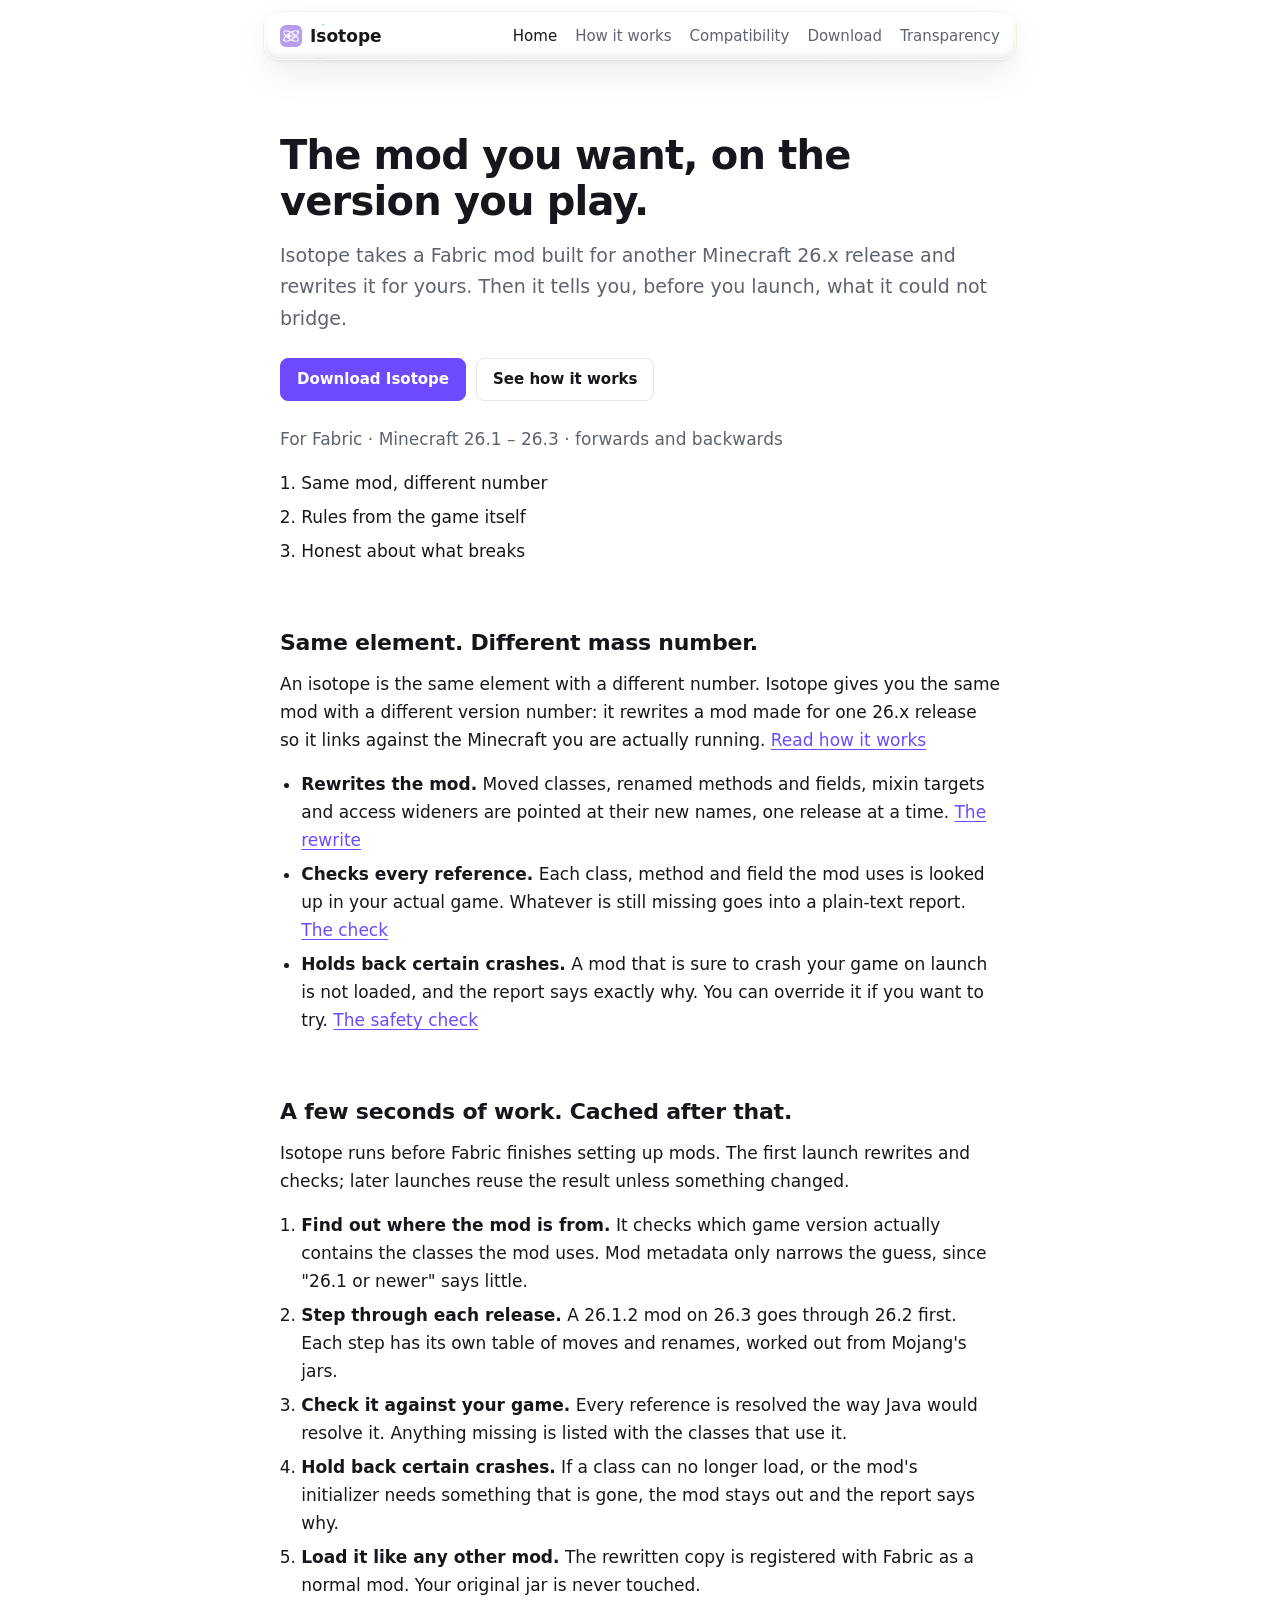
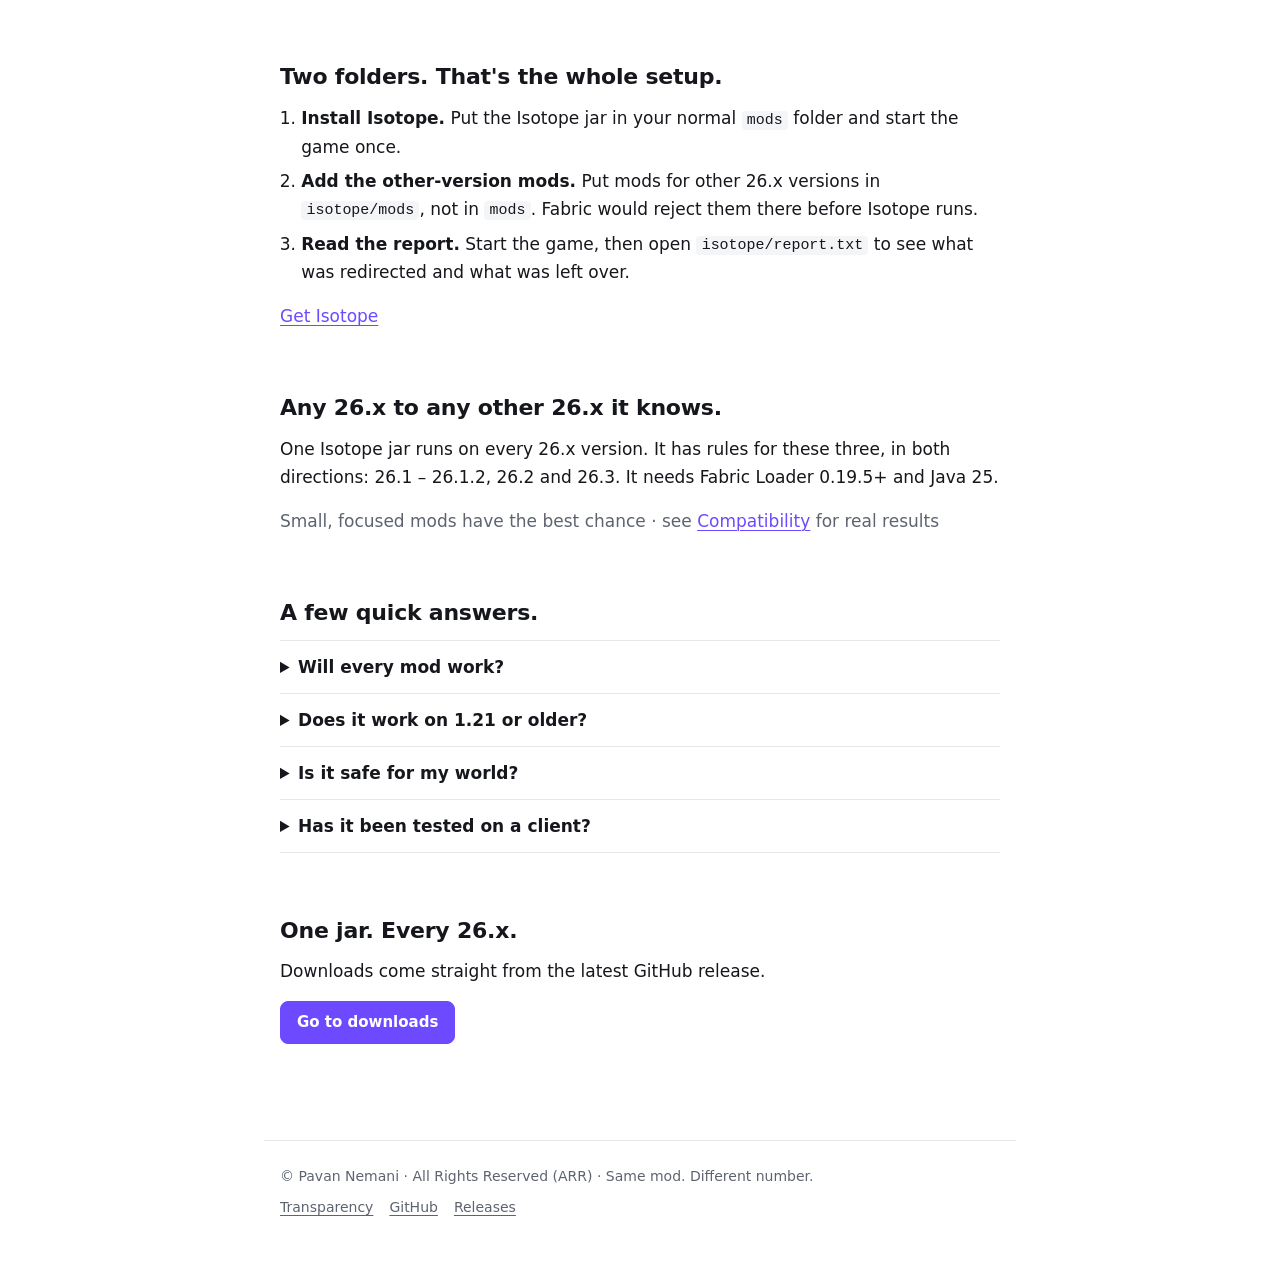
==== index.html @ 82ed2415 "Rebuild as a barebones, minimal site Plain HTML in one centred column: system fonts, one accent colo" ====
<!doctype html>
<html lang="en">
<head>
<meta charset="utf-8">
<meta name="viewport" content="width=device-width, initial-scale=1">
<meta name="description" content="Isotope runs Fabric mods built for a different Minecraft 26.x version by rewriting them for the version you play.">
<title>Isotope</title>
<link rel="icon" href="assets/isotope-icon.png">
<link rel="stylesheet" href="assets/liquid-glass.css?v=2">
<link rel="stylesheet" href="assets/site.css?v=13">
<script src="assets/liquid-glass.js?v=2" data-auto defer></script>
</head>
<body>
<header class="header" data-glass="60">
  <a class="name" href="index.html"><img src="assets/isotope-icon.png" alt="" width="22" height="22">Isotope</a>
  <nav aria-label="Main">
    <a href="index.html" aria-current="page">Home</a>
    <a href="how-it-works.html">How it works</a>
    <a href="compatibility.html">Compatibility</a>
    <a href="downloads.html">Download</a>
    <a href="transparency.html">Transparency</a>
  </nav>
</header>

<main>
<h1>The mod you want, on the version you play.</h1>
<p class="lead">Isotope takes a Fabric mod built for another Minecraft 26.x release and rewrites it for yours. Then it tells you, before you launch, what it could not bridge.</p>
<div class="actions">
  <a class="button primary" href="downloads.html">Download Isotope</a>
  <a class="button" href="how-it-works.html">See how it works</a>
</div>
<p class="muted">For Fabric · Minecraft 26.1 – 26.3 · forwards and backwards</p>
<ol>
  <li>Same mod, different number</li>
  <li>Rules from the game itself</li>
  <li>Honest about what breaks</li>
</ol>

<h2>Same element. Different mass number.</h2>
<p>An isotope is the same element with a different number. Isotope gives you the same mod with a different version number: it rewrites a mod made for one 26.x release so it links against the Minecraft you are actually running. <a href="how-it-works.html">Read how it works</a></p>
<ul>
  <li><strong>Rewrites the mod.</strong> Moved classes, renamed methods and fields, mixin targets and access wideners are pointed at their new names, one release at a time. <a href="how-it-works.html#rewrite">The rewrite</a></li>
  <li><strong>Checks every reference.</strong> Each class, method and field the mod uses is looked up in your actual game. Whatever is still missing goes into a plain-text report. <a href="how-it-works.html#check">The check</a></li>
  <li><strong>Holds back certain crashes.</strong> A mod that is sure to crash your game on launch is not loaded, and the report says exactly why. You can override it if you want to try. <a href="how-it-works.html#protect">The safety check</a></li>
</ul>

<h2>A few seconds of work. Cached after that.</h2>
<p>Isotope runs before Fabric finishes setting up mods. The first launch rewrites and checks; later launches reuse the result unless something changed.</p>
<ol>
  <li><strong>Find out where the mod is from.</strong> It checks which game version actually contains the classes the mod uses. Mod metadata only narrows the guess, since "26.1 or newer" says little.</li>
  <li><strong>Step through each release.</strong> A 26.1.2 mod on 26.3 goes through 26.2 first. Each step has its own table of moves and renames, worked out from Mojang's jars.</li>
  <li><strong>Check it against your game.</strong> Every reference is resolved the way Java would resolve it. Anything missing is listed with the classes that use it.</li>
  <li><strong>Hold back certain crashes.</strong> If a class can no longer load, or the mod's initializer needs something that is gone, the mod stays out and the report says why.</li>
  <li><strong>Load it like any other mod.</strong> The rewritten copy is registered with Fabric as a normal mod. Your original jar is never touched.</li>
</ol>

<h2>Two folders. That's the whole setup.</h2>
<ol>
  <li><strong>Install Isotope.</strong> Put the Isotope jar in your normal <code>mods</code> folder and start the game once.</li>
  <li><strong>Add the other-version mods.</strong> Put mods for other 26.x versions in <code>isotope/mods</code>, not in <code>mods</code>. Fabric would reject them there before Isotope runs.</li>
  <li><strong>Read the report.</strong> Start the game, then open <code>isotope/report.txt</code> to see what was redirected and what was left over.</li>
</ol>
<p><a href="downloads.html">Get Isotope</a></p>

<h2>Any 26.x to any other 26.x it knows.</h2>
<p>One Isotope jar runs on every 26.x version. It has rules for these three, in both directions: 26.1 – 26.1.2, 26.2 and 26.3. It needs Fabric Loader 0.19.5+ and Java 25.</p>
<p class="muted">Small, focused mods have the best chance · see <a href="compatibility.html">Compatibility</a> for real results</p>

<h2>A few quick answers.</h2>
<div class="faq">
  <details><summary>Will every mod work?</summary><p>No. Many changes between releases are redesigns, not renames. 26.3 rewrote world generation and loot, for example, and no rename can bridge that. Isotope reports those and holds back mods that are certain to crash. In our test of real 26.1.x mods, 7 now load (counting the owo-lib library), 3 are being fixed, and 3 are held back.</p></details>
  <details><summary>Does it work on 1.21 or older?</summary><p>No. Before 26.1, Minecraft was obfuscated and mods used a different toolchain, so it is out of scope. For older versions, look at Retromod.</p></details>
  <details><summary>Is it safe for my world?</summary><p>Isotope never edits your original jars, and it keeps out mods it knows will crash. A loaded mod can still misbehave where the game changed underneath it, so back up worlds you care about before trying a rewritten mod.</p></details>
  <details><summary>Has it been tested on a client?</summary><p>Not yet. It has been tested on a 26.3 dedicated server. Client-only parts of rewritten mods (rendering, screens) are rewritten and checked the same way, but have not been run in a real client.</p></details>
</div>

<h2>One jar. Every 26.x.</h2>
<p>Downloads come straight from the latest GitHub release.</p>
<p><a class="button primary" href="downloads.html">Go to downloads</a></p>
</main>

<footer>
<p>&copy; Pavan Nemani · All Rights Reserved (ARR) · Same mod. Different number.</p>
  <nav aria-label="Footer"><a href="transparency.html">Transparency</a><a href="https://github.com/ophidianp/isotope">GitHub</a><a href="https://github.com/ophidianp/isotope/releases">Releases</a></nav>
</footer>
</body>
</html>
---- assets/liquid-glass.css ----
/* Liquid glass kit (from the Argon app, src/styles.css). Each site sets its own colours
   through these variables (override them on :root or on any glass element). */
:root {
  --spring: linear(0, 0.0066, 0.0263 2.1%, 0.1023 4.4%, 0.2319 7.3%, 0.4103 10.6%, 0.6029 14.4%, 0.7663 18.3%, 0.8897 22.6%, 0.9582 26.6%, 1.0047 31.3%, 1.0272 36.7%, 1.0311 41.2%, 1.0219 48.3%, 1.0052 61.3%, 0.9989 77.7%, 1);
  --lg-ease: var(--spring);
  --g-tint: rgba(24, 20, 35, .42);
  --g-tint-strong: rgba(24, 20, 35, .64);
  --g-blur: 2px;            /* the app's clear glass: little blur, the lens does the work */
  --g-blur-flat: 14px;      /* blur used where refraction isn't available (Firefox, Safari) */
  --g-sat: 1.7;
  --g-rim: 1;
  --g-edge: rgba(255, 255, 255, .13);
  --g-edge-dark: rgba(0, 0, 0, .35);
  --g-shadow-a: .33;
  --lens-bg: rgba(255, 255, 255, .10);
  --lens-shadow: inset 0 1px 0 rgba(255, 255, 255, .22), inset 0 0 0 1px rgba(255, 255, 255, .10), 0 4px 14px -4px rgba(0, 0, 0, .35);
}
@media (prefers-reduced-motion: reduce) { :root { --spring: ease-out; } }

@property --lg-filter { syntax: '*'; inherits: false; }

/* zero specificity, so a site's own position: fixed / sticky wins */
:where(.lg) { position: relative; }
.lg {
  isolation: isolate;
  background: linear-gradient(180deg, rgba(255, 255, 255, calc(.05 * var(--g-rim))), rgba(255, 255, 255, 0) 45%), var(--g-tint);
  -webkit-backdrop-filter: blur(var(--g-blur-flat)) saturate(var(--g-sat));
  backdrop-filter: blur(var(--g-blur-flat)) saturate(var(--g-sat));
  box-shadow:
    inset 0 1px .5px rgba(255, 255, 255, calc(.34 * var(--g-rim))),
    inset 0 -1px 1px rgba(255, 255, 255, calc(.07 * var(--g-rim))),
    inset 0 0 0 1px var(--g-edge),
    inset 0 0 14px rgba(255, 255, 255, calc(.06 * var(--g-rim))),
    inset 0 -6px 14px -8px rgba(0, 0, 0, .22),
    0 0 0 .5px var(--g-edge-dark),
    0 2px 4px rgba(0, 0, 0, calc(var(--g-shadow-a) * .35)),
    0 14px 40px -8px rgba(0, 0, 0, var(--g-shadow-a));
}
/* Chromium: refraction + chromatic aberration through the SVG filter */
.lg-refract .lg { backdrop-filter: blur(var(--g-blur)) saturate(var(--g-sat)) var(--lg-filter, ) brightness(1.03); }
/* a filtered element without a filter slot (over the cap) keeps the flat blur */
.lg-refract .lg:not([style*="--lg-filter"]) { backdrop-filter: blur(var(--g-blur-flat)) saturate(var(--g-sat)); }

/* specular rim */
.lg::after {
  content: ""; position: absolute; inset: 0; border-radius: inherit; padding: 1px; pointer-events: none; z-index: 3;
  background: linear-gradient(var(--rim-angle, 128deg),
    rgba(255, 255, 255, calc(.62 * var(--g-rim))) 0%, rgba(255, 255, 255, calc(.14 * var(--g-rim))) 18%, rgba(255, 255, 255, 0) 40%,
    rgba(255, 255, 255, 0) 62%, rgba(255, 255, 255, calc(.1 * var(--g-rim))) 82%, rgba(255, 255, 255, calc(.42 * var(--g-rim))) 100%);
  -webkit-mask: linear-gradient(#000 0 0) content-box, linear-gradient(#000 0 0);
  -webkit-mask-composite: xor; mask-composite: exclude;
}
/* pointer glare */
.lg::before {
  content: ""; position: absolute; inset: 0; border-radius: inherit; pointer-events: none; z-index: -1; opacity: 0;
  transition: opacity .4s;
  background: radial-gradient(180px circle at var(--mx, 50%) var(--my, 0%), rgba(255, 255, 255, calc(.11 * var(--g-rim))), transparent 70%);
}
.lg.lg-hot::before { opacity: 1; }
.lg-strong { background: linear-gradient(180deg, rgba(255, 255, 255, calc(.06 * var(--g-rim))), rgba(255, 255, 255, 0) 40%), var(--g-tint-strong); }
.lg-bar { --rim-angle: 100deg; }

/* springy press / hover for anything marked .lg-press */
.lg-press { transition: transform .5s var(--spring), box-shadow .25s, background-color .2s, color .2s; }
.lg-press:hover { transform: translateY(-1px) scale(1.03); }
.lg-press:active { transform: scale(.95); transition-duration: .12s; }

/* gliding hover lens */
.lens {
  position: absolute; left: 0; top: 0; width: 0; height: 0; border-radius: 999px; pointer-events: none; z-index: 0; opacity: 0;
  background: var(--lens-bg); box-shadow: var(--lens-shadow);
  transition: transform .5s var(--spring), width .5s var(--spring), height .5s var(--spring), opacity .22s;
}
.lens.on { opacity: 1; }
.lens.snap { transition: opacity .22s; }
:where(.lens ~ *) { position: relative; z-index: 1; }

@media (prefers-reduced-motion: reduce) {
  .lens, .lg-press { transition: opacity .2s; }
  .lg-press:hover, .lg-press:active { transform: none; }
}
---- assets/site.css ----
/* Isotope website: a barebones, minimal layout.
   One centred column, system fonts, one accent colour, light/dark from the visitor's system.
   The header is the only liquid-glass surface (liquid-glass.css + .js); everything else is
   plain text, lists and tables on a flat page. */

:root {
  color-scheme: light dark;
  --accent: #6d4aff;
  --on-accent: #ffffff;
  --bg: #ffffff;
  --text: #15171c;
  --muted: #5d6470;
  --line: #e5e7eb;
  --soft: #f4f5f7;
  --max: 720px;
  --mono: ui-monospace, "SF Mono", "Cascadia Mono", Menlo, Consolas, monospace;
  /* liquid glass, header only */
  --g-tint: rgba(255, 255, 255, 0.55);
  --g-edge: rgba(255, 255, 255, 0.7);
  --g-edge-dark: rgba(0, 0, 0, 0.08);
  --g-shadow-a: 0.12;
  --lens-bg: rgba(0, 0, 0, 0.05);
}
@media (prefers-color-scheme: dark) {
  :root {
    --accent: #b49cff;
    --on-accent: #0b0d12;
    --bg: #0d0f13;
    --text: #e7e9ee;
    --muted: #9aa1ad;
    --line: #23272f;
    --soft: #161920;
    --g-tint: rgba(13, 15, 19, 0.5);
    --g-edge: rgba(255, 255, 255, 0.1);
    --g-edge-dark: rgba(0, 0, 0, 0.4);
    --g-shadow-a: 0.3;
    --lens-bg: rgba(255, 255, 255, 0.08);
  }
}

* { box-sizing: border-box; }
html { -webkit-text-size-adjust: 100%; scroll-padding-top: 88px; }
body {
  margin: 0;
  background: var(--bg);
  color: var(--text);
  font: 17px/1.65 system-ui, -apple-system, "Segoe UI", Roboto, sans-serif;
  -webkit-font-smoothing: antialiased;
}
a { color: var(--accent); text-underline-offset: 3px; text-decoration-thickness: 1px; }
a:hover { text-decoration-thickness: 2px; }
img { max-width: 100%; height: auto; }
code, pre, kbd { font-family: var(--mono); font-size: 0.88em; }
code { padding: 0.1em 0.35em; border-radius: 4px; background: var(--soft); }
kbd { padding: 0.05em 0.4em; border: 1px solid var(--line); border-radius: 4px; white-space: nowrap; }
pre { max-width: 100%; padding: 12px 14px; border-radius: 8px; background: var(--soft); overflow-x: auto; line-height: 1.5; }
video.video { display: block; width: 100%; margin: 8px 0 16px; border-radius: 10px; background: #000; }
:focus-visible { outline: 2px solid var(--accent); outline-offset: 2px; }

/* header: the one glass element */
.header {
  position: sticky; top: 12px; z-index: 10;
  display: flex; flex-wrap: wrap; align-items: center; gap: 6px 20px;
  width: min(var(--max) + 32px, 100% - 24px);
  margin: 12px auto 0;
  padding: 10px 16px;
  border-radius: 14px;
}
.header .name { display: flex; align-items: center; gap: 8px; margin-right: auto; color: var(--text); font-weight: 650; text-decoration: none; }
.header .name img { width: 22px; height: 22px; border-radius: 6px; }
.header nav { display: flex; flex-wrap: wrap; gap: 2px 18px; }
.header nav a { color: var(--muted); font-size: 15px; text-decoration: none; }
.header nav a:hover, .header nav a[aria-current="page"] { color: var(--text); }

/* page */
main { max-width: calc(var(--max) + 32px); margin: 0 auto; padding: 72px 16px 0; }
h1 { margin: 0 0 16px; font-size: clamp(30px, 5vw, 40px); line-height: 1.15; letter-spacing: -0.02em; font-weight: 700; }
h2 { margin: 64px 0 12px; font-size: 22px; line-height: 1.3; letter-spacing: -0.01em; font-weight: 650; }
h3 { margin: 28px 0 6px; font-size: 17px; font-weight: 650; }
p, ul, ol, dl, table, pre { margin: 0 0 16px; }
ul, ol { padding-left: 1.25em; }
li { margin: 6px 0; }
.lead { font-size: 19px; color: var(--muted); }
.muted, small { color: var(--muted); }
small { font-size: 14px; }
hr { margin: 56px 0; border: 0; border-top: 1px solid var(--line); }
.note { padding: 14px 16px; border-radius: 8px; background: var(--soft); font-size: 16px; }

.actions { display: flex; flex-wrap: wrap; gap: 10px; margin: 24px 0; }
.button {
  display: inline-block; padding: 8px 16px; border: 1px solid var(--line); border-radius: 8px;
  background: none; color: var(--text); font: inherit; font-size: 15px; font-weight: 550; text-decoration: none; cursor: pointer;
}
.button:hover { border-color: var(--muted); }
.button.primary { border-color: var(--accent); background: var(--accent); color: var(--on-accent); }
.button.primary:hover { opacity: 0.9; }
.button[aria-pressed="true"] { border-color: var(--text); }
.button[aria-disabled="true"] { opacity: 0.5; pointer-events: none; }

table { width: 100%; border-collapse: collapse; font-size: 16px; }
th, td { padding: 10px 12px 10px 0; border-bottom: 1px solid var(--line); text-align: left; vertical-align: top; }
th { color: var(--muted); font-size: 14px; font-weight: 600; }
td.num, th.num { text-align: right; padding-right: 16px; font-variant-numeric: tabular-nums; white-space: nowrap; }
th:last-child, td:last-child { padding-right: 0; }
.table-wrap { overflow-x: auto; }

.faq { margin: 0 0 16px; border-top: 1px solid var(--line); }
details { padding: 12px 0; border-bottom: 1px solid var(--line); }
summary { cursor: pointer; font-weight: 600; }
details > :not(summary) { margin: 10px 0 4px; color: var(--muted); }

[hidden] { display: none !important; }

/* chat log on the Transparency page (filled in by chat.js) */
.chatlog { margin: 24px 0 16px; border: 1px solid var(--line); border-radius: 10px; }
.chatlog-head { display: flex; align-items: center; justify-content: space-between; gap: 12px; padding: 10px 14px; border-bottom: 1px solid var(--line); font-size: 14px; }
.chatlog-head b { display: block; }
#chat { height: min(70vh, 600px); overflow-y: auto; padding: 8px 14px 16px; font-size: 15px; overscroll-behavior: contain; }
#chat .day { margin: 18px 0 6px; color: var(--muted); font-size: 13px; text-align: center; }
#chat .who { margin: 14px 0 2px; color: var(--muted); font-size: 13px; font-weight: 600; }
#chat .who i { display: none; }
#chat .bubble { margin: 0 0 6px; white-space: pre-wrap; overflow-wrap: anywhere; }
#chat .bubble.me { padding-left: 10px; border-left: 2px solid var(--accent); }
#chat .bubble .tag { color: var(--muted); font-size: 13px; }
#chat pre { padding: 10px 12px; border-radius: 6px; background: var(--soft); overflow-x: auto; white-space: pre; }
#chat pre code { padding: 0; background: none; }
#chat a { color: inherit; }
.chat-empty { color: var(--muted); }
.chatlog-foot { padding: 10px 14px; border-top: 1px solid var(--line); color: var(--muted); font-size: 13px; }

footer {
  display: flex; flex-wrap: wrap; justify-content: space-between; gap: 8px 20px;
  max-width: calc(var(--max) + 32px); margin: 96px auto 0; padding: 24px 16px 48px;
  border-top: 1px solid var(--line); color: var(--muted); font-size: 14px;
}
footer nav { display: flex; flex-wrap: wrap; gap: 4px 16px; }
footer a { color: var(--muted); }
footer p { margin: 0; }

@media (max-width: 560px) {
  body { font-size: 16px; }
  .header { top: 8px; margin-top: 8px; width: calc(100% - 16px); }
  main { padding-top: 48px; }
  h2 { margin-top: 48px; }
}
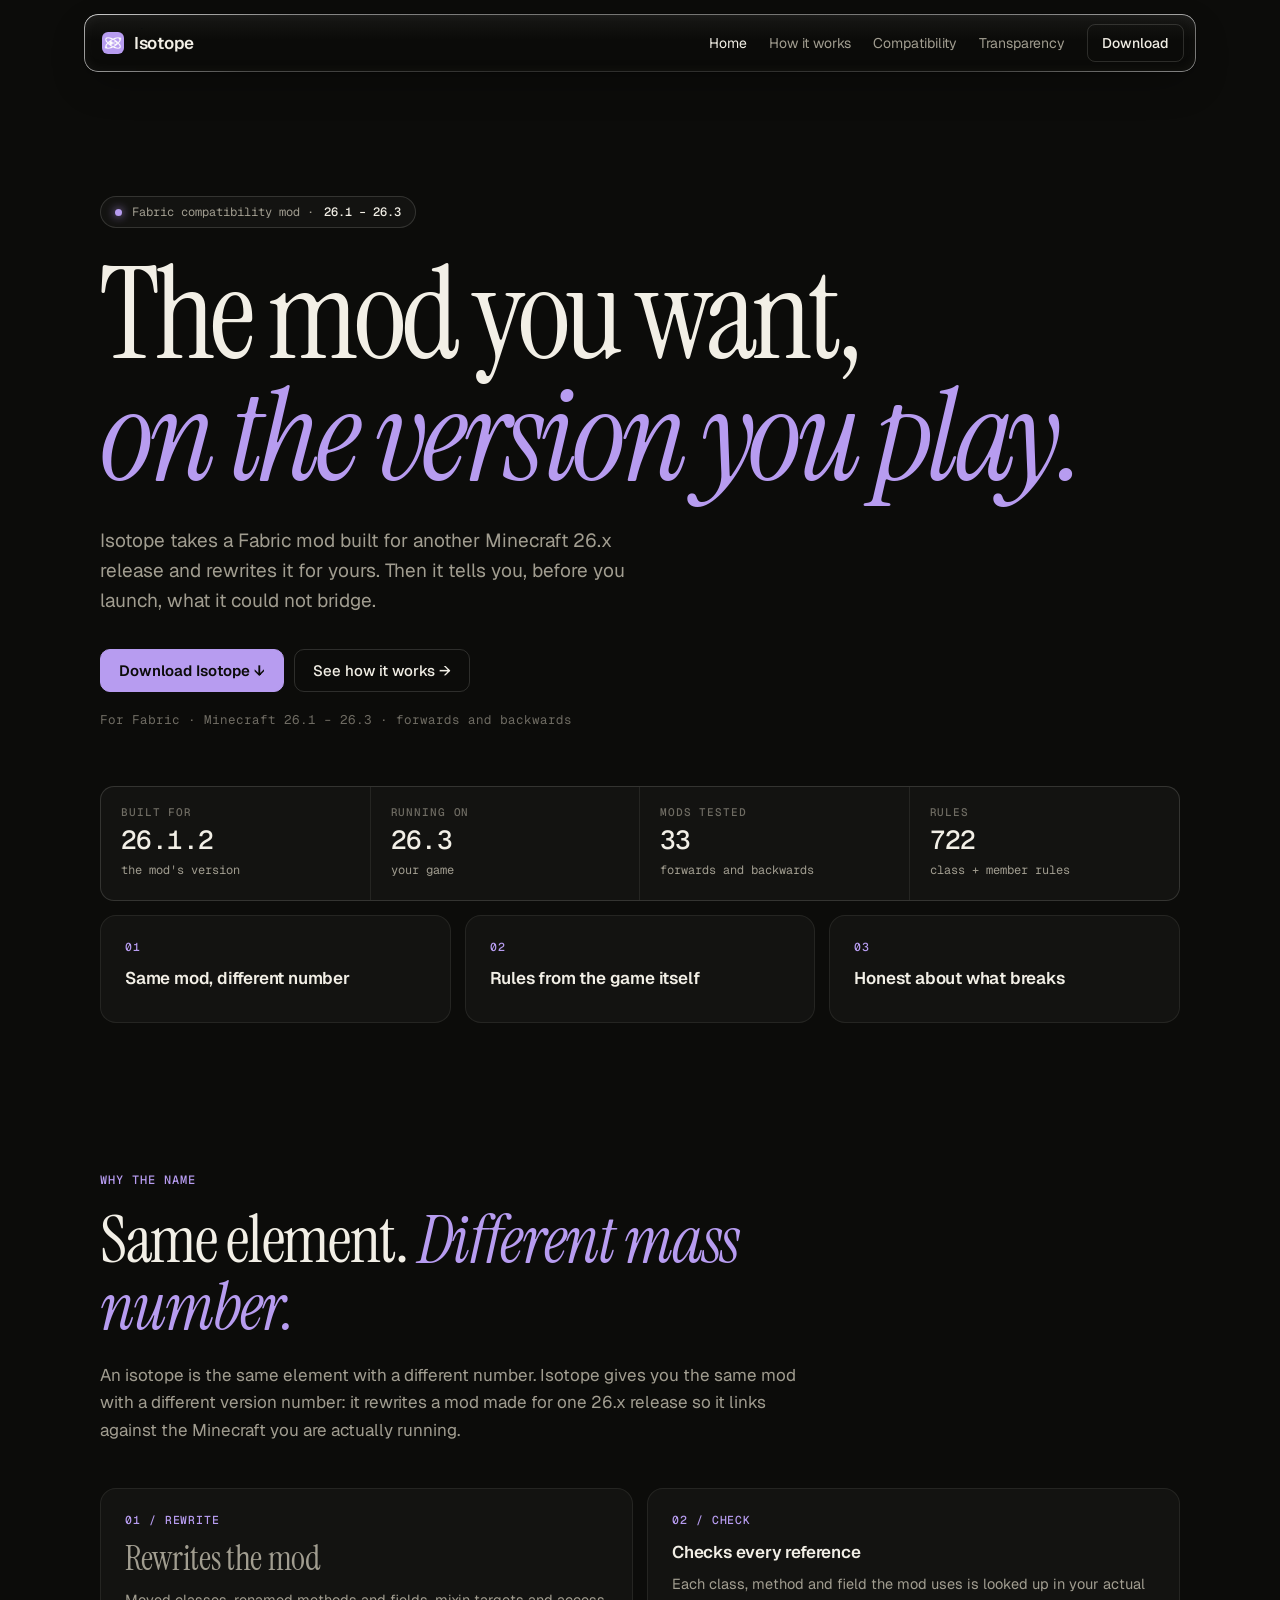
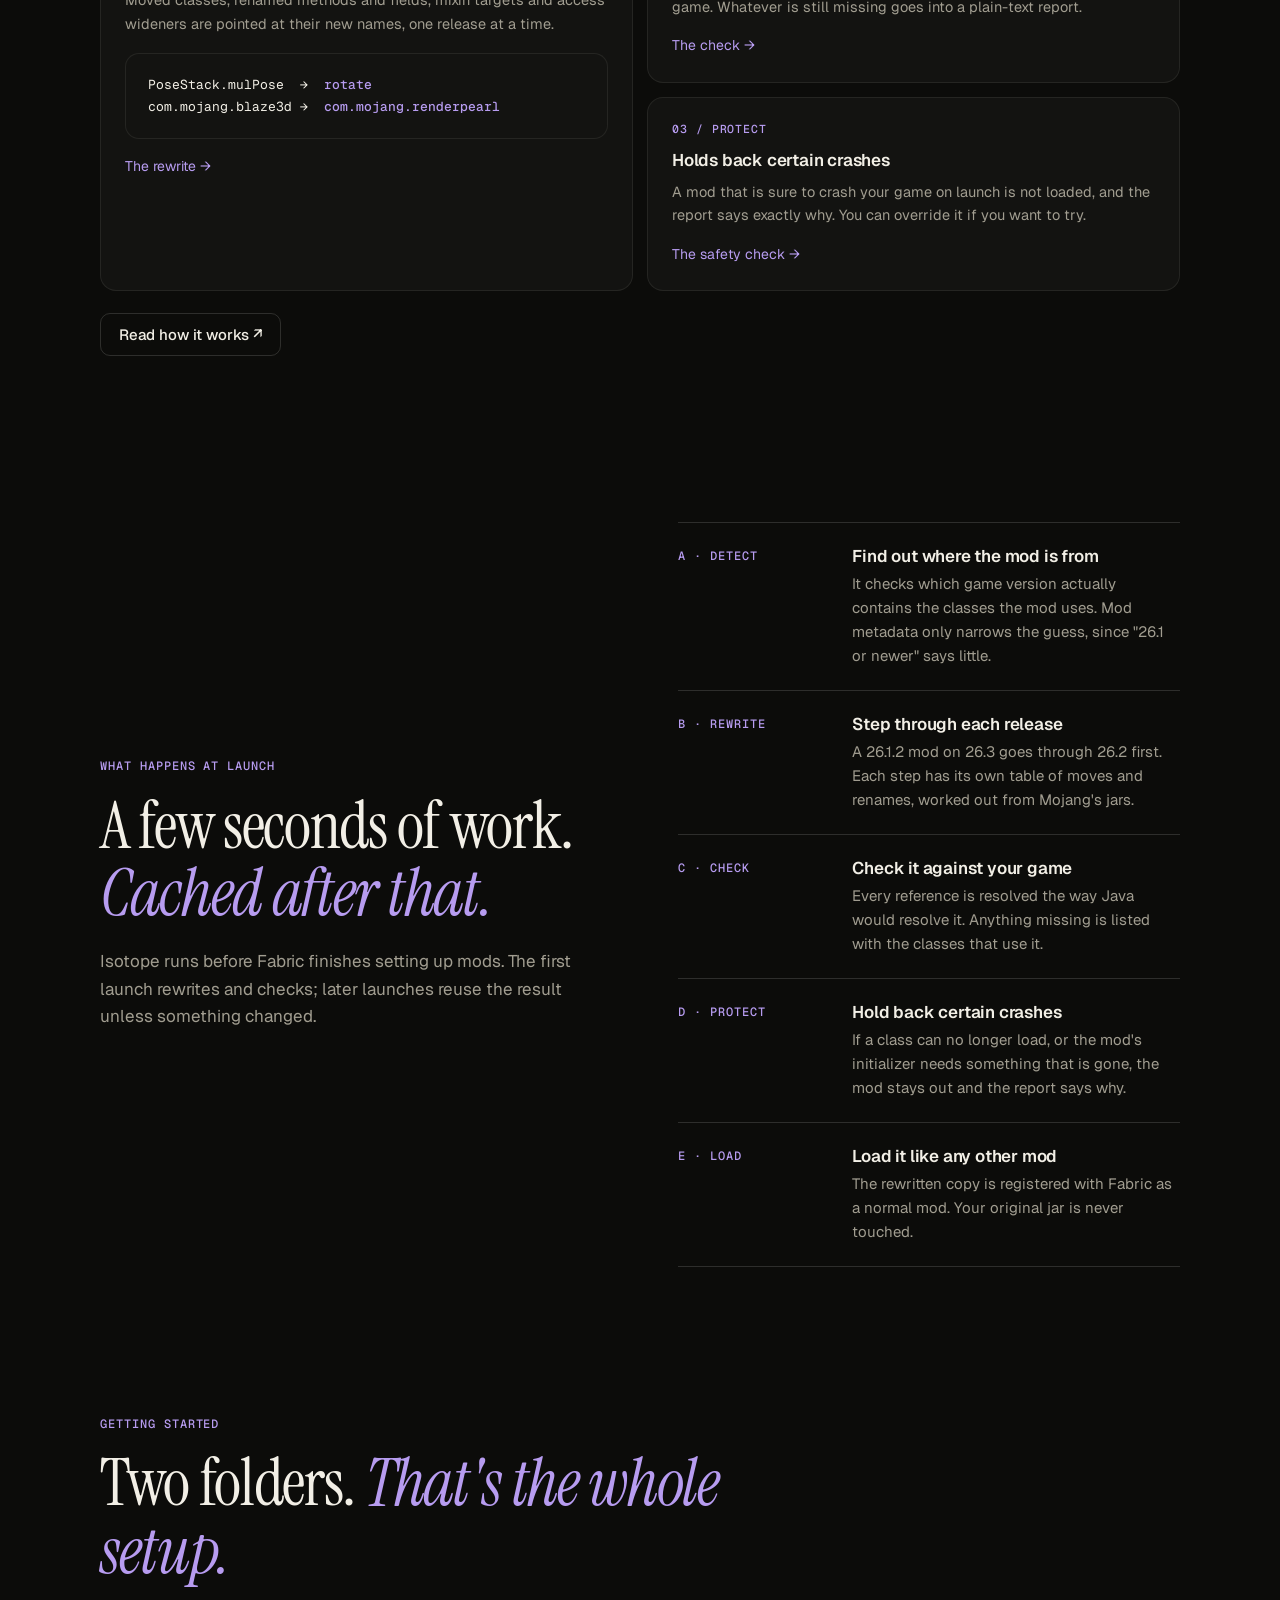
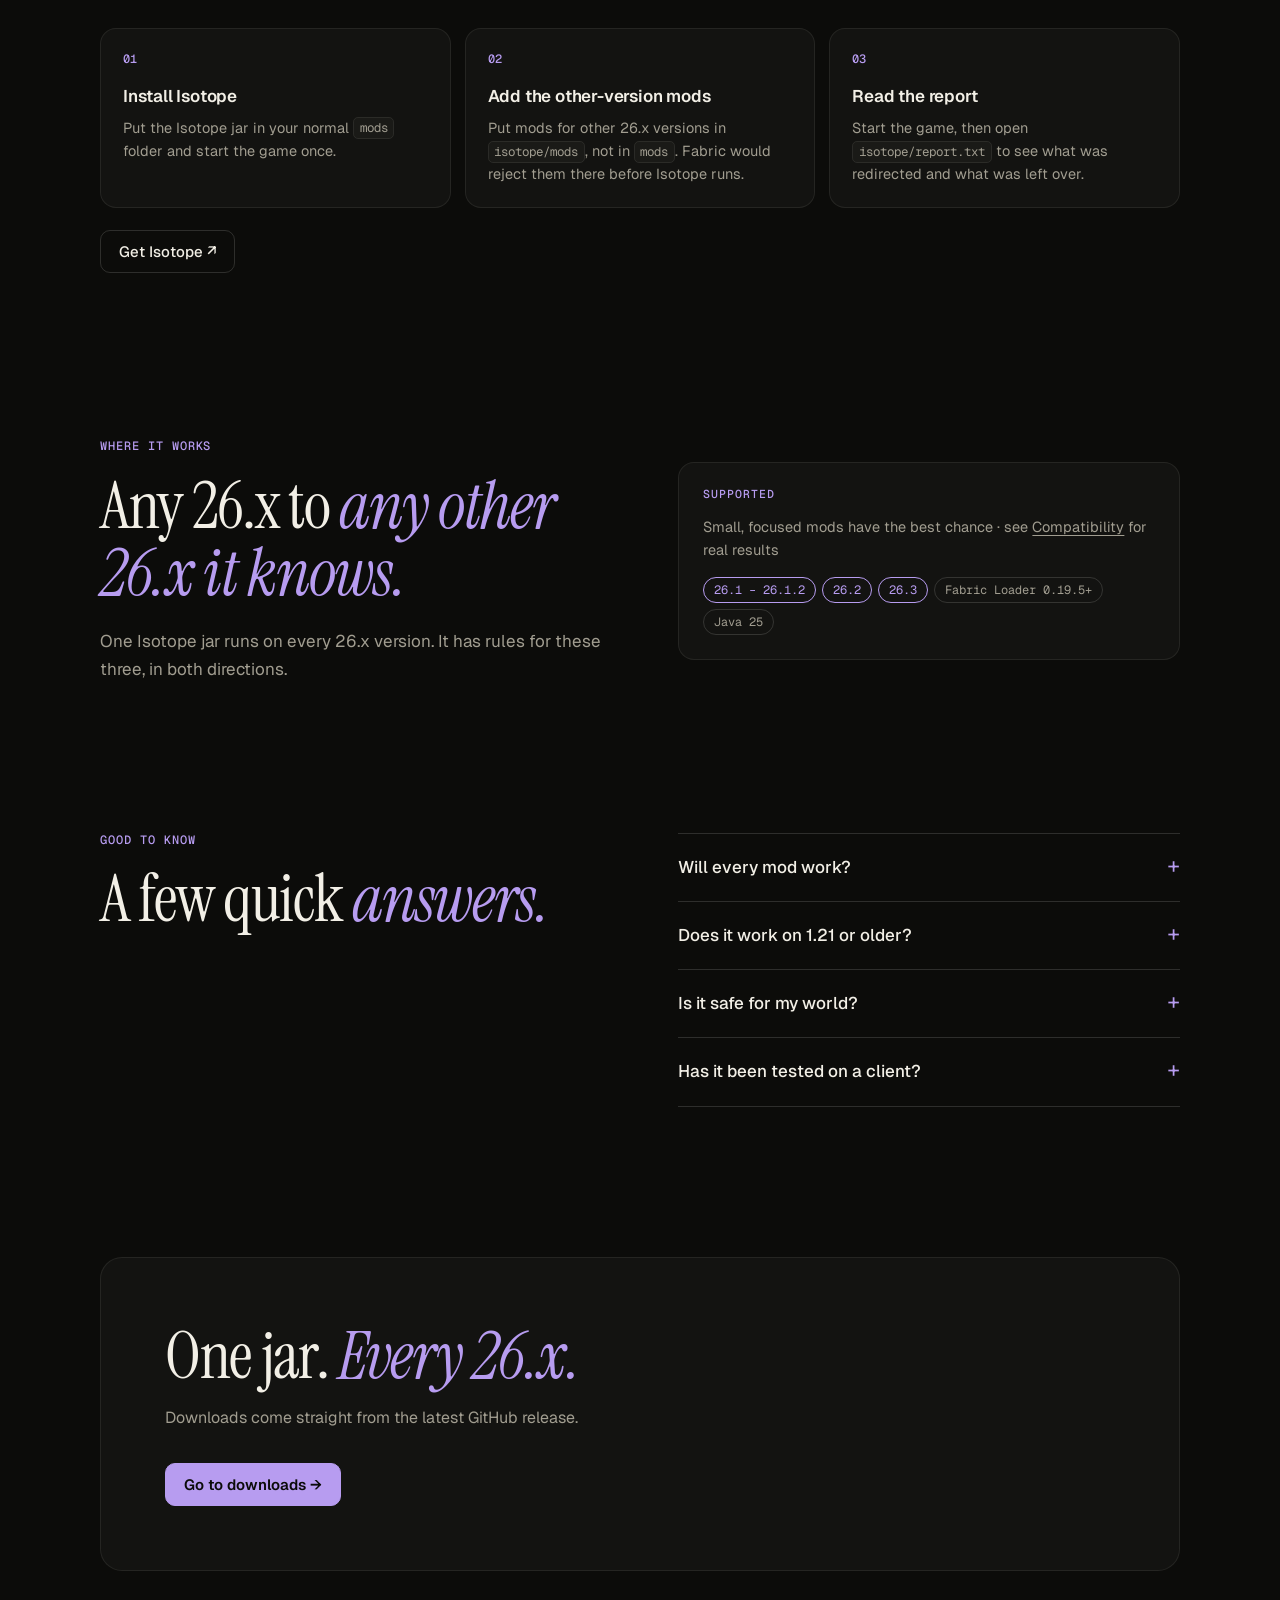
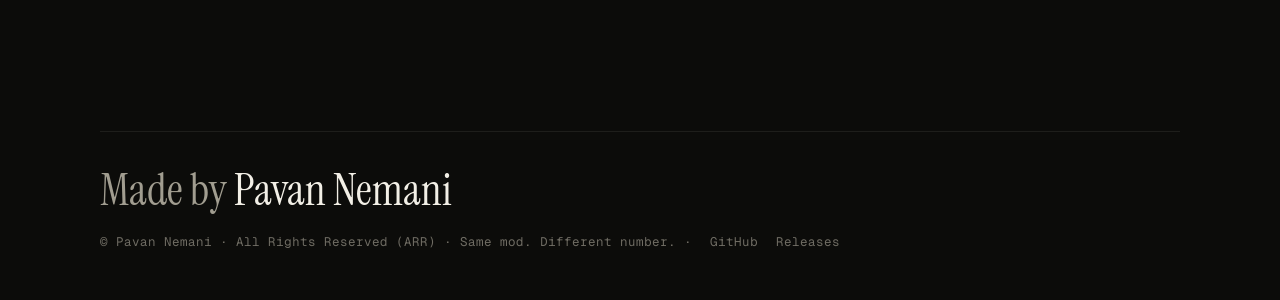
==== commit 593a555f: "Editorial redesign: serif headlines, mono labels, card and row layouts Dark, warm page inspired by m" ====
--- a/index.html
+++ b/index.html
@@ -4,10 +4,14 @@
 <meta charset="utf-8">
 <meta name="viewport" content="width=device-width, initial-scale=1">
 <meta name="description" content="Isotope runs Fabric mods built for a different Minecraft 26.x version by rewriting them for the version you play.">
+<meta name="theme-color" content="#0c0c0a">
 <title>Isotope</title>
 <link rel="icon" href="assets/isotope-icon.png">
+<link rel="preconnect" href="https://fonts.googleapis.com">
+<link rel="preconnect" href="https://fonts.gstatic.com" crossorigin>
+<link rel="stylesheet" href="https://fonts.googleapis.com/css2?family=Geist:wght@400;500;600&amp;family=Geist+Mono:wght@400;500&amp;family=Instrument+Serif:ital@0;1&amp;display=swap">
 <link rel="stylesheet" href="assets/liquid-glass.css?v=2">
-<link rel="stylesheet" href="assets/site.css?v=13">
+<link rel="stylesheet" href="assets/site.css?v=3">
 <script src="assets/liquid-glass.js?v=2" data-auto defer></script>
 </head>
 <body>
@@ -17,71 +21,96 @@
     <a href="index.html" aria-current="page">Home</a>
     <a href="how-it-works.html">How it works</a>
     <a href="compatibility.html">Compatibility</a>
-    <a href="downloads.html">Download</a>
     <a href="transparency.html">Transparency</a>
+    <a class="cta-link" href="downloads.html">Download</a>
   </nav>
 </header>
 
 <main>
-<h1>The mod you want, on the version you play.</h1>
+<section class="wrap hero">
+<span class="badge">Fabric compatibility mod · <b>26.1 – 26.3</b></span>
+<h1>The mod you want,<br><em>on the version you play.</em></h1>
 <p class="lead">Isotope takes a Fabric mod built for another Minecraft 26.x release and rewrites it for yours. Then it tells you, before you launch, what it could not bridge.</p>
-<div class="actions">
-  <a class="button primary" href="downloads.html">Download Isotope</a>
-  <a class="button" href="how-it-works.html">See how it works</a>
+<div class="actions"><a class="btn primary" href="downloads.html">Download Isotope ↓</a><a class="btn" href="how-it-works.html">See how it works →</a></div>
+<p class="fine">For Fabric · Minecraft 26.1 – 26.3 · forwards and backwards</p>
+<div style="margin-top:56px"><div class="stats">
+<div class="stat"><span>Built for</span><b>26.1.2</b><small>the mod's version</small></div>
+<div class="stat"><span>Running on</span><b>26.3</b><small>your game</small></div>
+<div class="stat"><span>Mods tested</span><b>33</b><small>forwards and backwards</small></div>
+<div class="stat"><span>Rules</span><b>722</b><small>class + member rules</small></div>
 </div>
-<p class="muted">For Fabric · Minecraft 26.1 – 26.3 · forwards and backwards</p>
-<ol>
-  <li>Same mod, different number</li>
-  <li>Rules from the game itself</li>
-  <li>Honest about what breaks</li>
+</div></section>
+<section class="wrap" style="padding-top:14px">
+<div class="grid ">
+<article class="card "><p class="label">01</p><h3>Same mod, different number</h3><p></p></article>
+<article class="card "><p class="label">02</p><h3>Rules from the game itself</h3><p></p></article>
+<article class="card "><p class="label">03</p><h3>Honest about what breaks</h3><p></p></article>
+</div>
+</section>
+<section class="wrap section">
+<div class="section-head"><p class="eyebrow">Why the name</p>
+<h2>Same element. <em>Different mass number.</em></h2>
+<p>An isotope is the same element with a different number. Isotope gives you the same mod with a different version number: it rewrites a mod made for one 26.x release so it links against the Minecraft you are actually running.</p>
+</div>
+<div class="grid two">
+<article class="card tall"><p class="label">01 / Rewrite</p><p class="serif">Rewrites the mod</p><p>Moved classes, renamed methods and fields, mixin targets and access wideners are pointed at their new names, one release at a time.</p><pre style="margin-top:18px">PoseStack.mulPose  →  <b>rotate</b>
+com.mojang.blaze3d →  <b>com.mojang.renderpearl</b></pre><a class="more" href="how-it-works.html#rewrite">The rewrite →</a></article>
+<article class="card "><p class="label">02 / Check</p><h3>Checks every reference</h3><p>Each class, method and field the mod uses is looked up in your actual game. Whatever is still missing goes into a plain-text report.</p><a class="more" href="how-it-works.html#check">The check →</a></article>
+<article class="card "><p class="label">03 / Protect</p><h3>Holds back certain crashes</h3><p>A mod that is sure to crash your game on launch is not loaded, and the report says exactly why. You can override it if you want to try.</p><a class="more" href="how-it-works.html#protect">The safety check →</a></article>
+</div>
+<p style="margin-top:22px"><a class="btn" href="how-it-works.html">Read how it works ↗</a></p>
+</section>
+<section class="wrap section split">
+<div class="section-head"><p class="eyebrow">What happens at launch</p>
+<h2>A few seconds of work. <em>Cached after that.</em></h2>
+<p>Isotope runs before Fabric finishes setting up mods. The first launch rewrites and checks; later launches reuse the result unless something changed.</p>
+</div>
+<div class="rows">
+<div class="row"><p class="label">A · Detect</p><div><h3>Find out where the mod is from</h3><p>It checks which game version actually contains the classes the mod uses. Mod metadata only narrows the guess, since "26.1 or newer" says little.</p></div></div>
+<div class="row"><p class="label">B · Rewrite</p><div><h3>Step through each release</h3><p>A 26.1.2 mod on 26.3 goes through 26.2 first. Each step has its own table of moves and renames, worked out from Mojang's jars.</p></div></div>
+<div class="row"><p class="label">C · Check</p><div><h3>Check it against your game</h3><p>Every reference is resolved the way Java would resolve it. Anything missing is listed with the classes that use it.</p></div></div>
+<div class="row"><p class="label">D · Protect</p><div><h3>Hold back certain crashes</h3><p>If a class can no longer load, or the mod's initializer needs something that is gone, the mod stays out and the report says why.</p></div></div>
+<div class="row"><p class="label">E · Load</p><div><h3>Load it like any other mod</h3><p>The rewritten copy is registered with Fabric as a normal mod. Your original jar is never touched.</p></div></div>
+</div>
+</section>
+<section class="wrap section">
+<div class="section-head"><p class="eyebrow">Getting started</p>
+<h2>Two folders. <em>That's the whole setup.</em></h2>
+</div>
+<ol class="steps">
+<li><h3>Install Isotope</h3><p>Put the Isotope jar in your normal <code>mods</code> folder and start the game once.</p></li>
+<li><h3>Add the other-version mods</h3><p>Put mods for other 26.x versions in <code>isotope/mods</code>, not in <code>mods</code>. Fabric would reject them there before Isotope runs.</p></li>
+<li><h3>Read the report</h3><p>Start the game, then open <code>isotope/report.txt</code> to see what was redirected and what was left over.</p></li>
 </ol>
-
-<h2>Same element. Different mass number.</h2>
-<p>An isotope is the same element with a different number. Isotope gives you the same mod with a different version number: it rewrites a mod made for one 26.x release so it links against the Minecraft you are actually running. <a href="how-it-works.html">Read how it works</a></p>
-<ul>
-  <li><strong>Rewrites the mod.</strong> Moved classes, renamed methods and fields, mixin targets and access wideners are pointed at their new names, one release at a time. <a href="how-it-works.html#rewrite">The rewrite</a></li>
-  <li><strong>Checks every reference.</strong> Each class, method and field the mod uses is looked up in your actual game. Whatever is still missing goes into a plain-text report. <a href="how-it-works.html#check">The check</a></li>
-  <li><strong>Holds back certain crashes.</strong> A mod that is sure to crash your game on launch is not loaded, and the report says exactly why. You can override it if you want to try. <a href="how-it-works.html#protect">The safety check</a></li>
-</ul>
-
-<h2>A few seconds of work. Cached after that.</h2>
-<p>Isotope runs before Fabric finishes setting up mods. The first launch rewrites and checks; later launches reuse the result unless something changed.</p>
-<ol>
-  <li><strong>Find out where the mod is from.</strong> It checks which game version actually contains the classes the mod uses. Mod metadata only narrows the guess, since "26.1 or newer" says little.</li>
-  <li><strong>Step through each release.</strong> A 26.1.2 mod on 26.3 goes through 26.2 first. Each step has its own table of moves and renames, worked out from Mojang's jars.</li>
-  <li><strong>Check it against your game.</strong> Every reference is resolved the way Java would resolve it. Anything missing is listed with the classes that use it.</li>
-  <li><strong>Hold back certain crashes.</strong> If a class can no longer load, or the mod's initializer needs something that is gone, the mod stays out and the report says why.</li>
-  <li><strong>Load it like any other mod.</strong> The rewritten copy is registered with Fabric as a normal mod. Your original jar is never touched.</li>
-</ol>
-
-<h2>Two folders. That's the whole setup.</h2>
-<ol>
-  <li><strong>Install Isotope.</strong> Put the Isotope jar in your normal <code>mods</code> folder and start the game once.</li>
-  <li><strong>Add the other-version mods.</strong> Put mods for other 26.x versions in <code>isotope/mods</code>, not in <code>mods</code>. Fabric would reject them there before Isotope runs.</li>
-  <li><strong>Read the report.</strong> Start the game, then open <code>isotope/report.txt</code> to see what was redirected and what was left over.</li>
-</ol>
-<p><a href="downloads.html">Get Isotope</a></p>
-
-<h2>Any 26.x to any other 26.x it knows.</h2>
-<p>One Isotope jar runs on every 26.x version. It has rules for these three, in both directions: 26.1 – 26.1.2, 26.2 and 26.3. It needs Fabric Loader 0.19.5+ and Java 25.</p>
-<p class="muted">Small, focused mods have the best chance · see <a href="compatibility.html">Compatibility</a> for real results</p>
-
-<h2>A few quick answers.</h2>
+<p style="margin-top:22px"><a class="btn" href="downloads.html">Get Isotope ↗</a></p>
+</section>
+<section class="wrap section split">
+<div class="section-head"><p class="eyebrow">Where it works</p>
+<h2>Any 26.x to <em>any other 26.x it knows.</em></h2>
+<p>One Isotope jar runs on every 26.x version. It has rules for these three, in both directions.</p>
+</div>
+<article class="card "><p class="label">Supported</p><p>Small, focused mods have the best chance · see <a href="compatibility.html">Compatibility</a> for real results</p><ul class="tags"><li class="on">26.1 – 26.1.2</li><li class="on">26.2</li><li class="on">26.3</li><li>Fabric Loader 0.19.5+</li><li>Java 25</li></ul></article></section>
+<section class="wrap section split" style="align-items:start">
+<div class="section-head"><p class="eyebrow">Good to know</p>
+<h2>A few quick <em>answers.</em></h2>
+</div>
 <div class="faq">
-  <details><summary>Will every mod work?</summary><p>No. Many changes between releases are redesigns, not renames. 26.3 rewrote world generation and loot, for example, and no rename can bridge that. Isotope reports those and holds back mods that are certain to crash. In our test of real 26.1.x mods, 7 now load (counting the owo-lib library), 3 are being fixed, and 3 are held back.</p></details>
-  <details><summary>Does it work on 1.21 or older?</summary><p>No. Before 26.1, Minecraft was obfuscated and mods used a different toolchain, so it is out of scope. For older versions, look at Retromod.</p></details>
-  <details><summary>Is it safe for my world?</summary><p>Isotope never edits your original jars, and it keeps out mods it knows will crash. A loaded mod can still misbehave where the game changed underneath it, so back up worlds you care about before trying a rewritten mod.</p></details>
-  <details><summary>Has it been tested on a client?</summary><p>Not yet. It has been tested on a 26.3 dedicated server. Client-only parts of rewritten mods (rendering, screens) are rewritten and checked the same way, but have not been run in a real client.</p></details>
+<details><summary>Will every mod work?</summary><p>No. Many changes between releases are redesigns, not renames. 26.3 rewrote world generation and loot, for example, and no rename can bridge that. Isotope reports those and holds back mods that are certain to crash. In our test of real 26.1.x mods, 7 now load (counting the owo-lib library), 3 are being fixed, and 3 are held back.</p></details>
+<details><summary>Does it work on 1.21 or older?</summary><p>No. Before 26.1, Minecraft was obfuscated and mods used a different toolchain, so it is out of scope. For older versions, look at Retromod.</p></details>
+<details><summary>Is it safe for my world?</summary><p>Isotope never edits your original jars, and it keeps out mods it knows will crash. A loaded mod can still misbehave where the game changed underneath it, so back up worlds you care about before trying a rewritten mod.</p></details>
+<details><summary>Has it been tested on a client?</summary><p>Not yet. It has been tested on a 26.3 dedicated server. Client-only parts of rewritten mods (rendering, screens) are rewritten and checked the same way, but have not been run in a real client.</p></details>
 </div>
-
-<h2>One jar. Every 26.x.</h2>
+</section>
+<section class="wrap"><div class="cta">
+<h2>One jar. <em>Every 26.x.</em></h2>
 <p>Downloads come straight from the latest GitHub release.</p>
-<p><a class="button primary" href="downloads.html">Go to downloads</a></p>
+<div class="actions"><a class="btn primary" href="downloads.html">Go to downloads →</a></div>
+</div></section>
 </main>
 
 <footer>
-<p>&copy; Pavan Nemani · All Rights Reserved (ARR) · Same mod. Different number.</p>
-  <nav aria-label="Footer"><a href="transparency.html">Transparency</a><a href="https://github.com/ophidianp/isotope">GitHub</a><a href="https://github.com/ophidianp/isotope/releases">Releases</a></nav>
+  <p class="made"><span>Made by</span> Pavan Nemani</p>
+  <p class="fine">&copy; Pavan Nemani · All Rights Reserved (ARR) · Same mod. Different number. · <a href="https://github.com/ophidianp/isotope">GitHub</a> <a href="https://github.com/ophidianp/isotope/releases">Releases</a></p>
 </footer>
 </body>
 </html>
--- a/assets/site.css
+++ b/assets/site.css
@@ -1,145 +1,231 @@
-/* Isotope website: a barebones, minimal layout.
-   One centred column, system fonts, one accent colour, light/dark from the visitor's system.
-   The header is the only liquid-glass surface (liquid-glass.css + .js); everything else is
-   plain text, lists and tables on a flat page. */
+/* Isotope website. Dark, warm and editorial: big serif headlines with one italic accent
+   word, small mono labels, bordered dark cards and ruled rows (inspired by mnemoai.web.app).
+   The header is the only liquid-glass surface (liquid-glass.css + .js). Fonts: Instrument
+   Serif (headlines), Geist (text), Geist Mono (labels and code), loaded in each page's head. */
 
 :root {
-  color-scheme: light dark;
-  --accent: #6d4aff;
-  --on-accent: #ffffff;
-  --bg: #ffffff;
-  --text: #15171c;
-  --muted: #5d6470;
-  --line: #e5e7eb;
-  --soft: #f4f5f7;
-  --max: 720px;
-  --mono: ui-monospace, "SF Mono", "Cascadia Mono", Menlo, Consolas, monospace;
-  /* liquid glass, header only */
-  --g-tint: rgba(255, 255, 255, 0.55);
-  --g-edge: rgba(255, 255, 255, 0.7);
-  --g-edge-dark: rgba(0, 0, 0, 0.08);
-  --g-shadow-a: 0.12;
-  --lens-bg: rgba(0, 0, 0, 0.05);
-}
-@media (prefers-color-scheme: dark) {
-  :root {
-    --accent: #b49cff;
-    --on-accent: #0b0d12;
-    --bg: #0d0f13;
-    --text: #e7e9ee;
-    --muted: #9aa1ad;
-    --line: #23272f;
-    --soft: #161920;
-    --g-tint: rgba(13, 15, 19, 0.5);
-    --g-edge: rgba(255, 255, 255, 0.1);
-    --g-edge-dark: rgba(0, 0, 0, 0.4);
-    --g-shadow-a: 0.3;
-    --lens-bg: rgba(255, 255, 255, 0.08);
-  }
+  color-scheme: dark;
+  --accent: #b79cf0;
+  --accent-ink: #0b0b09;
+  --bg: #0c0c0a;
+  --surface: #131311;
+  --surface-2: #1a1a17;
+  --line: rgba(242, 239, 230, 0.08);
+  --line-2: rgba(242, 239, 230, 0.15);
+  --text: #f2efe6;
+  --muted: #a19d90;
+  --faint: #6f6c63;
+  --ok: #8fe3a8;
+  --warn: #ffbf73;
+  --serif: "Instrument Serif", Georgia, serif;
+  --sans: "Geist", -apple-system, system-ui, "Segoe UI", sans-serif;
+  --mono: "Geist Mono", ui-monospace, "SF Mono", Menlo, Consolas, monospace;
+  --wrap: 1080px;
+  /* liquid glass (header only) */
+  --g-tint: rgba(12, 12, 10, 0.55);
+  --g-edge: rgba(255, 255, 255, 0.08);
+  --g-edge-dark: rgba(0, 0, 0, 0.5);
+  --lens-bg: rgba(255, 255, 255, 0.08);
 }
 
 * { box-sizing: border-box; }
-html { -webkit-text-size-adjust: 100%; scroll-padding-top: 88px; }
-body {
-  margin: 0;
-  background: var(--bg);
-  color: var(--text);
-  font: 17px/1.65 system-ui, -apple-system, "Segoe UI", Roboto, sans-serif;
-  -webkit-font-smoothing: antialiased;
-}
-a { color: var(--accent); text-underline-offset: 3px; text-decoration-thickness: 1px; }
-a:hover { text-decoration-thickness: 2px; }
+html { -webkit-text-size-adjust: 100%; scroll-padding-top: 96px; }
+body { margin: 0; background: var(--bg); color: var(--text); font: 16px/1.6 var(--sans); -webkit-font-smoothing: antialiased; }
+a { color: inherit; text-underline-offset: 3px; }
 img { max-width: 100%; height: auto; }
-code, pre, kbd { font-family: var(--mono); font-size: 0.88em; }
-code { padding: 0.1em 0.35em; border-radius: 4px; background: var(--soft); }
-kbd { padding: 0.05em 0.4em; border: 1px solid var(--line); border-radius: 4px; white-space: nowrap; }
-pre { max-width: 100%; padding: 12px 14px; border-radius: 8px; background: var(--soft); overflow-x: auto; line-height: 1.5; }
-video.video { display: block; width: 100%; margin: 8px 0 16px; border-radius: 10px; background: #000; }
+::selection { background: var(--accent); color: var(--accent-ink); }
 :focus-visible { outline: 2px solid var(--accent); outline-offset: 2px; }
-
-/* header: the one glass element */
+code, kbd, pre { font-family: var(--mono); }
+code { padding: 0.12em 0.45em; border: 1px solid var(--line); border-radius: 5px; background: var(--surface-2); font-size: 0.86em; }
+kbd { padding: 0.08em 0.45em; border: 1px solid var(--line-2); border-bottom-width: 2px; border-radius: 5px; background: var(--surface-2); font-size: 0.82em; white-space: nowrap; }
+[hidden] { display: none !important; }
+.wrap { width: min(var(--wrap), 100% - 48px); margin-inline: auto; }
+
+/* ---------- header: the one glass element ---------- */
 .header {
-  position: sticky; top: 12px; z-index: 10;
-  display: flex; flex-wrap: wrap; align-items: center; gap: 6px 20px;
-  width: min(var(--max) + 32px, 100% - 24px);
-  margin: 12px auto 0;
-  padding: 10px 16px;
-  border-radius: 14px;
-}
-.header .name { display: flex; align-items: center; gap: 8px; margin-right: auto; color: var(--text); font-weight: 650; text-decoration: none; }
+  position: sticky; top: 14px; z-index: 20;
+  display: flex; flex-wrap: wrap; align-items: center; gap: 8px 26px;
+  width: min(var(--wrap) + 32px, 100% - 24px); margin: 14px auto 0;
+  padding: 10px 12px 10px 18px; border-radius: 14px;
+}
+.header .name { display: flex; align-items: center; gap: 10px; margin-right: auto; font-size: 17px; font-weight: 600; letter-spacing: -0.3px; text-decoration: none; }
 .header .name img { width: 22px; height: 22px; border-radius: 6px; }
-.header nav { display: flex; flex-wrap: wrap; gap: 2px 18px; }
-.header nav a { color: var(--muted); font-size: 15px; text-decoration: none; }
+.header nav { display: flex; flex-wrap: wrap; align-items: center; gap: 4px 22px; }
+.header nav a { color: var(--muted); font-size: 14px; text-decoration: none; }
 .header nav a:hover, .header nav a[aria-current="page"] { color: var(--text); }
-
-/* page */
-main { max-width: calc(var(--max) + 32px); margin: 0 auto; padding: 72px 16px 0; }
-h1 { margin: 0 0 16px; font-size: clamp(30px, 5vw, 40px); line-height: 1.15; letter-spacing: -0.02em; font-weight: 700; }
-h2 { margin: 64px 0 12px; font-size: 22px; line-height: 1.3; letter-spacing: -0.01em; font-weight: 650; }
-h3 { margin: 28px 0 6px; font-size: 17px; font-weight: 650; }
-p, ul, ol, dl, table, pre { margin: 0 0 16px; }
-ul, ol { padding-left: 1.25em; }
-li { margin: 6px 0; }
-.lead { font-size: 19px; color: var(--muted); }
-.muted, small { color: var(--muted); }
-small { font-size: 14px; }
-hr { margin: 56px 0; border: 0; border-top: 1px solid var(--line); }
-.note { padding: 14px 16px; border-radius: 8px; background: var(--soft); font-size: 16px; }
-
-.actions { display: flex; flex-wrap: wrap; gap: 10px; margin: 24px 0; }
-.button {
-  display: inline-block; padding: 8px 16px; border: 1px solid var(--line); border-radius: 8px;
-  background: none; color: var(--text); font: inherit; font-size: 15px; font-weight: 550; text-decoration: none; cursor: pointer;
-}
-.button:hover { border-color: var(--muted); }
-.button.primary { border-color: var(--accent); background: var(--accent); color: var(--on-accent); }
-.button.primary:hover { opacity: 0.9; }
-.button[aria-pressed="true"] { border-color: var(--text); }
-.button[aria-disabled="true"] { opacity: 0.5; pointer-events: none; }
-
-table { width: 100%; border-collapse: collapse; font-size: 16px; }
-th, td { padding: 10px 12px 10px 0; border-bottom: 1px solid var(--line); text-align: left; vertical-align: top; }
-th { color: var(--muted); font-size: 14px; font-weight: 600; }
-td.num, th.num { text-align: right; padding-right: 16px; font-variant-numeric: tabular-nums; white-space: nowrap; }
+.header .cta-link { padding: 7px 14px; border: 1px solid var(--line-2); border-radius: 8px; color: var(--text); font-size: 14px; font-weight: 500; text-decoration: none; }
+.header .cta-link:hover { border-color: var(--muted); }
+
+/* ---------- type ---------- */
+h1, h2 { margin: 0; font-family: var(--serif); font-weight: 400; }
+h1 { font-size: clamp(56px, 10vw, 128px); line-height: 0.95; letter-spacing: -0.035em; }
+h2 { font-size: clamp(40px, 5.4vw, 66px); line-height: 1.02; letter-spacing: -0.02em; }
+h1 em, h2 em, .serif em { color: var(--accent); font-style: italic; }
+h3 { margin: 0 0 8px; font-size: 17px; font-weight: 600; letter-spacing: -0.2px; line-height: 1.35; }
+p { margin: 0 0 16px; }
+.lead { max-width: 580px; color: var(--muted); font-size: 19px; }
+.muted { color: var(--muted); }
+.eyebrow { margin: 0 0 18px; color: var(--accent); font: 500 12px/1.2 var(--mono); letter-spacing: 0.08em; text-transform: uppercase; }
+.fine { color: var(--faint); font: 12.5px/1.6 var(--mono); }
+
+/* ---------- hero ---------- */
+.hero { padding: clamp(72px, 10vw, 124px) 0 0; }
+.hero h1 { margin: 26px 0 28px; }
+.badge { display: inline-flex; align-items: center; gap: 10px; padding: 7px 14px; border: 1px solid var(--line-2); border-radius: 999px; background: var(--surface); color: var(--muted); font: 12px var(--mono); }
+.badge::before { content: ""; width: 7px; height: 7px; border-radius: 50%; background: var(--accent); box-shadow: 0 0 10px var(--accent); }
+.badge b { color: var(--text); font-weight: 500; }
+.actions { display: flex; flex-wrap: wrap; gap: 10px; margin-top: 32px; }
+.hero .fine { margin-top: 18px; }
+.btn {
+  display: inline-flex; align-items: center; gap: 8px; padding: 11px 18px;
+  border: 1px solid var(--line-2); border-radius: 10px; background: none; color: var(--text);
+  font: 500 15px var(--sans); text-decoration: none; cursor: pointer;
+}
+.btn:hover { border-color: var(--muted); }
+.btn.primary { border-color: var(--accent); background: var(--accent); color: var(--accent-ink); font-weight: 600; }
+.btn.primary:hover { filter: brightness(1.08); }
+.btn[aria-pressed="true"] { border-color: var(--accent); color: var(--accent); }
+.btn[aria-disabled="true"] { opacity: 0.5; pointer-events: none; }
+
+/* command card */
+.cmd { max-width: 640px; margin-top: 36px; border: 1px solid var(--line-2); border-radius: 12px; background: var(--surface); overflow: hidden; }
+.cmd-tabs { display: flex; gap: 20px; padding: 0 16px; border-bottom: 1px solid var(--line); color: var(--muted); font-size: 13px; }
+.cmd-tabs span { padding: 11px 0; }
+.cmd-tabs span:first-child { color: var(--text); box-shadow: inset 0 -2px var(--accent); }
+.cmd-line { display: flex; align-items: center; gap: 12px; padding: 14px 16px 10px; font: 13.5px var(--mono); }
+.cmd-line > span { color: var(--accent); }
+.cmd-line code { flex: 1; padding: 0; border: 0; background: none; font-size: inherit; white-space: nowrap; overflow-x: auto; }
+.cmd-line button { flex: none; padding: 6px 12px; border: 0; border-radius: 6px; background: var(--accent); color: var(--accent-ink); font: 600 12px var(--sans); cursor: pointer; }
+.cmd-hint { padding: 0 16px 14px; color: var(--faint); font-size: 12.5px; }
+
+/* ---------- sections ---------- */
+.section { padding-top: clamp(96px, 12vw, 150px); }
+.section-head { max-width: 720px; margin-bottom: 44px; }
+.section-head > p:not(.eyebrow) { margin: 22px 0 0; color: var(--muted); font-size: 17px; }
+.split { display: grid; grid-template-columns: minmax(0, 1fr) minmax(0, 1fr); gap: clamp(32px, 6vw, 80px); align-items: center; }
+.split .section-head { margin-bottom: 0; }
+
+/* cards */
+.grid { display: grid; grid-template-columns: repeat(3, minmax(0, 1fr)); gap: 14px; }
+.grid.two { grid-template-columns: repeat(2, minmax(0, 1fr)); }
+.grid.four { grid-template-columns: repeat(4, minmax(0, 1fr)); }
+.card { padding: 24px; border: 1px solid var(--line); border-radius: 16px; background: var(--surface); }
+.card.wide { grid-column: span 2; }
+.card.tall { grid-row: span 2; }
+.card .label { margin: 0 0 14px; color: var(--accent); font: 500 11.5px/1.2 var(--mono); letter-spacing: 0.08em; text-transform: uppercase; }
+.card p { margin: 0; color: var(--muted); font-size: 14.5px; line-height: 1.6; }
+.card p + p { margin-top: 10px; }
+.card .more { display: inline-block; margin-top: 16px; color: var(--accent); font-size: 14px; text-decoration: none; }
+.card .more:hover { text-decoration: underline; }
+.card .serif { margin: 0 0 12px; font: 400 34px/1.05 var(--serif); letter-spacing: -0.01em; }
+.tags { display: flex; flex-wrap: wrap; gap: 6px; margin: 16px 0 0; padding: 0; list-style: none; }
+.tags li { padding: 4px 10px; border: 1px solid var(--line-2); border-radius: 999px; color: var(--muted); font: 12px var(--mono); }
+.tags li.on { border-color: var(--accent); color: var(--accent); }
+.tags li.off { text-decoration: line-through; color: var(--faint); }
+
+/* ruled rows: a mono label on the left, content on the right */
+.rows { border-top: 1px solid var(--line-2); }
+.row { display: grid; grid-template-columns: 150px minmax(0, 1fr); gap: 24px; padding: 22px 0; border-bottom: 1px solid var(--line-2); }
+.row > .label { padding-top: 3px; color: var(--accent); font: 500 12px/1.4 var(--mono); letter-spacing: 0.08em; text-transform: uppercase; }
+.row h3 { margin: 0 0 4px; }
+.row p { margin: 0; color: var(--muted); font-size: 15px; }
+.row .meta { color: var(--faint); font: 12px var(--mono); }
+.row-items { display: grid; grid-template-columns: repeat(auto-fit, minmax(210px, 1fr)); gap: 18px 28px; }
+
+/* stats strip */
+.stats { display: grid; grid-template-columns: repeat(auto-fit, minmax(150px, 1fr)); border: 1px solid var(--line-2); border-radius: 14px; background: var(--surface); overflow: hidden; }
+.stat { padding: 18px 20px; border-right: 1px solid var(--line); }
+.stat:last-child { border-right: 0; }
+.stat > span { display: block; color: var(--faint); font: 500 11px var(--mono); letter-spacing: 0.08em; text-transform: uppercase; }
+.stat b { display: block; margin-top: 6px; font: 500 26px/1.2 var(--mono); letter-spacing: -0.02em; }
+.stat small { color: var(--muted); font: 12px var(--mono); }
+
+/* steps */
+.steps { display: grid; grid-template-columns: repeat(3, minmax(0, 1fr)); gap: 14px; margin: 0; padding: 0; list-style: none; counter-reset: step; }
+.steps li { padding: 22px; border: 1px solid var(--line); border-radius: 16px; background: var(--surface); counter-increment: step; }
+.steps li::before { content: counter(step, decimal-leading-zero); display: block; margin-bottom: 18px; color: var(--accent); font: 500 12px var(--mono); }
+.steps li p { margin: 0; color: var(--muted); font-size: 14.5px; }
+
+/* tables */
+.table-card { padding: 4px 22px 8px; border: 1px solid var(--line); border-radius: 16px; background: var(--surface); overflow-x: auto; }
+table { width: 100%; border-collapse: collapse; font-size: 14.5px; }
+th, td { padding: 12px 16px 12px 0; border-bottom: 1px solid var(--line); text-align: left; vertical-align: top; }
+tr:last-child > * { border-bottom: 0; }
+thead th { color: var(--faint); font: 500 11px var(--mono); letter-spacing: 0.08em; text-transform: uppercase; border-bottom: 1px solid var(--line-2) !important; }
+tbody th { color: var(--muted); font-weight: 500; }
+td.num, th.num { text-align: right; font-family: var(--mono); font-variant-numeric: tabular-nums; white-space: nowrap; }
 th:last-child, td:last-child { padding-right: 0; }
-.table-wrap { overflow-x: auto; }
-
-.faq { margin: 0 0 16px; border-top: 1px solid var(--line); }
-details { padding: 12px 0; border-bottom: 1px solid var(--line); }
-summary { cursor: pointer; font-weight: 600; }
-details > :not(summary) { margin: 10px 0 4px; color: var(--muted); }
-
-[hidden] { display: none !important; }
-
-/* chat log on the Transparency page (filled in by chat.js) */
-.chatlog { margin: 24px 0 16px; border: 1px solid var(--line); border-radius: 10px; }
-.chatlog-head { display: flex; align-items: center; justify-content: space-between; gap: 12px; padding: 10px 14px; border-bottom: 1px solid var(--line); font-size: 14px; }
+td small { display: block; color: var(--faint); font-size: 13px; }
+.pill { display: inline-block; padding: 2px 9px; border: 1px solid var(--line-2); border-radius: 999px; color: var(--muted); font: 12px var(--mono); white-space: nowrap; }
+.pill.ok { border-color: color-mix(in srgb, var(--ok) 45%, transparent); color: var(--ok); }
+.pill.warn { border-color: color-mix(in srgb, var(--warn) 45%, transparent); color: var(--warn); }
+
+/* code */
+pre { margin: 0; padding: 20px 22px; border: 1px solid var(--line); border-radius: 14px; background: var(--surface); color: var(--text); font-size: 13px; line-height: 1.7; overflow-x: auto; }
+pre b { color: var(--accent); font-weight: 500; }
+
+/* FAQ */
+.faq { border-top: 1px solid var(--line-2); }
+.faq details { border-bottom: 1px solid var(--line-2); }
+.faq summary { display: flex; justify-content: space-between; gap: 16px; padding: 20px 0; font-size: 17px; font-weight: 500; list-style: none; cursor: pointer; }
+.faq summary::-webkit-details-marker { display: none; }
+.faq summary::after { content: "+"; color: var(--accent); font: 400 22px/1 var(--mono); }
+.faq details[open] summary::after { content: "−"; }
+.faq details > :not(summary) { max-width: 680px; margin: 0 0 20px; color: var(--muted); }
+
+/* note */
+.note { padding: 16px 18px; border: 1px solid var(--line); border-left: 2px solid var(--accent); border-radius: 10px; background: var(--surface); color: var(--muted); font-size: 15px; }
+.note strong { color: var(--text); }
+
+/* figures and video */
+figure { margin: 0; }
+figure img, video.video { display: block; width: 100%; border: 1px solid var(--line); border-radius: 16px; background: #000; }
+figcaption { margin-top: 10px; color: var(--faint); font: 12.5px var(--mono); }
+
+/* closing band */
+.cta { margin-top: clamp(96px, 12vw, 150px); padding: clamp(36px, 6vw, 64px); border: 1px solid var(--line); border-radius: 22px; background: var(--surface); }
+.cta h2 { margin-bottom: 16px; }
+.cta p { max-width: 560px; color: var(--muted); }
+
+/* chat log (Transparency page; filled in by chat.js) */
+.chatlog { border: 1px solid var(--line-2); border-radius: 16px; background: var(--surface); overflow: hidden; }
+.chatlog-head { display: flex; align-items: center; justify-content: space-between; gap: 12px; padding: 12px 16px; border-bottom: 1px solid var(--line); font-size: 14px; }
 .chatlog-head b { display: block; }
-#chat { height: min(70vh, 600px); overflow-y: auto; padding: 8px 14px 16px; font-size: 15px; overscroll-behavior: contain; }
-#chat .day { margin: 18px 0 6px; color: var(--muted); font-size: 13px; text-align: center; }
-#chat .who { margin: 14px 0 2px; color: var(--muted); font-size: 13px; font-weight: 600; }
+.chatlog-head small { color: var(--faint); font: 12px var(--mono); }
+.chatlog-head .btn { padding: 7px 12px; font-size: 13px; }
+#chat { height: min(70vh, 620px); overflow-y: auto; padding: 8px 18px 18px; font-size: 14.5px; overscroll-behavior: contain; }
+#chat .day { margin: 18px 0 6px; color: var(--faint); font: 12px var(--mono); text-align: center; }
+#chat .who { margin: 14px 0 2px; color: var(--faint); font: 500 12px var(--mono); }
 #chat .who i { display: none; }
-#chat .bubble { margin: 0 0 6px; white-space: pre-wrap; overflow-wrap: anywhere; }
-#chat .bubble.me { padding-left: 10px; border-left: 2px solid var(--accent); }
-#chat .bubble .tag { color: var(--muted); font-size: 13px; }
-#chat pre { padding: 10px 12px; border-radius: 6px; background: var(--soft); overflow-x: auto; white-space: pre; }
-#chat pre code { padding: 0; background: none; }
-#chat a { color: inherit; }
+#chat .bubble { max-width: 88%; margin: 0 0 6px; padding: 9px 13px; border-radius: 14px; background: var(--surface-2); white-space: pre-wrap; overflow-wrap: anywhere; }
+#chat .bubble.me { margin-left: auto; background: color-mix(in srgb, var(--accent) 16%, var(--surface-2)); }
+#chat .who.me { text-align: right; }
+#chat .bubble .tag { color: var(--faint); font-size: 12px; }
+#chat pre { margin: 8px 0 2px; padding: 10px 12px; border-radius: 8px; font-size: 12.5px; white-space: pre; }
+#chat pre code { padding: 0; border: 0; background: none; }
 .chat-empty { color: var(--muted); }
-.chatlog-foot { padding: 10px 14px; border-top: 1px solid var(--line); color: var(--muted); font-size: 13px; }
-
-footer {
-  display: flex; flex-wrap: wrap; justify-content: space-between; gap: 8px 20px;
-  max-width: calc(var(--max) + 32px); margin: 96px auto 0; padding: 24px 16px 48px;
-  border-top: 1px solid var(--line); color: var(--muted); font-size: 14px;
-}
-footer nav { display: flex; flex-wrap: wrap; gap: 4px 16px; }
-footer a { color: var(--muted); }
-footer p { margin: 0; }
-
-@media (max-width: 560px) {
-  body { font-size: 16px; }
-  .header { top: 8px; margin-top: 8px; width: calc(100% - 16px); }
-  main { padding-top: 48px; }
-  h2 { margin-top: 48px; }
-}
+.chatlog-foot { padding: 10px 16px; border-top: 1px solid var(--line); color: var(--faint); font: 12px var(--mono); }
+
+/* footer */
+footer { display: flex; flex-wrap: wrap; justify-content: space-between; align-items: flex-end; gap: 20px; width: min(var(--wrap), 100% - 48px); margin: clamp(110px, 13vw, 160px) auto 0; padding: 36px 0 48px; border-top: 1px solid var(--line); }
+footer .made { margin: 0; font: 400 clamp(30px, 4vw, 44px)/1 var(--serif); }
+footer .made span { color: var(--muted); }
+footer .fine { display: flex; flex-wrap: wrap; gap: 6px 18px; margin: 0; }
+footer .fine a { color: var(--faint); text-decoration: none; }
+footer .fine a:hover { color: var(--text); }
+
+@media (max-width: 900px) {
+  .grid, .grid.four { grid-template-columns: repeat(2, minmax(0, 1fr)); }
+  .split, .steps { grid-template-columns: minmax(0, 1fr); }
+}
+@media (max-width: 600px) {
+  body { font-size: 15px; }
+  .wrap, footer { width: calc(100% - 32px); }
+  .header { top: 8px; width: calc(100% - 16px); margin-top: 8px; }
+  .header nav { gap: 2px 16px; }
+  .grid, .grid.two, .grid.four { grid-template-columns: minmax(0, 1fr); }
+  .card.wide { grid-column: auto; }
+  .row { grid-template-columns: minmax(0, 1fr); gap: 8px; }
+  .stat { border-right: 0; border-bottom: 1px solid var(--line); }
+  .lead { font-size: 17px; }
+}
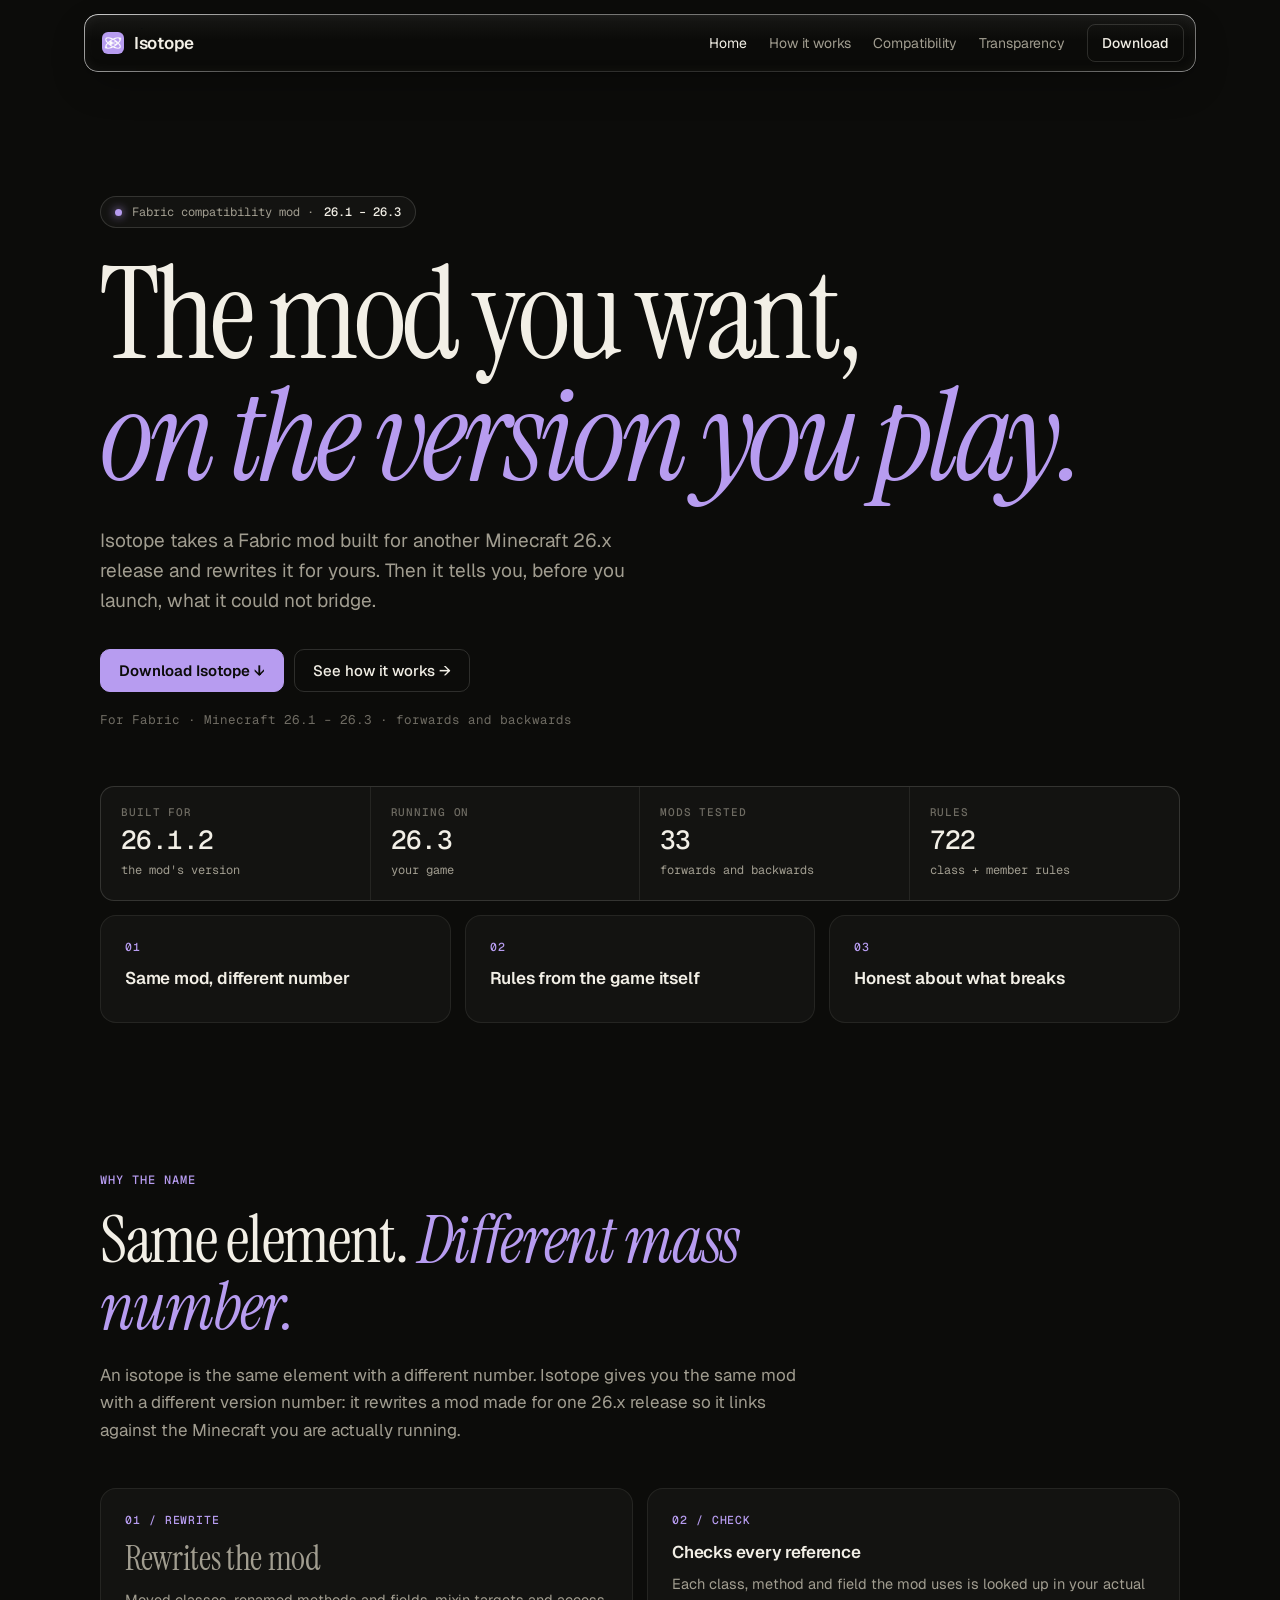
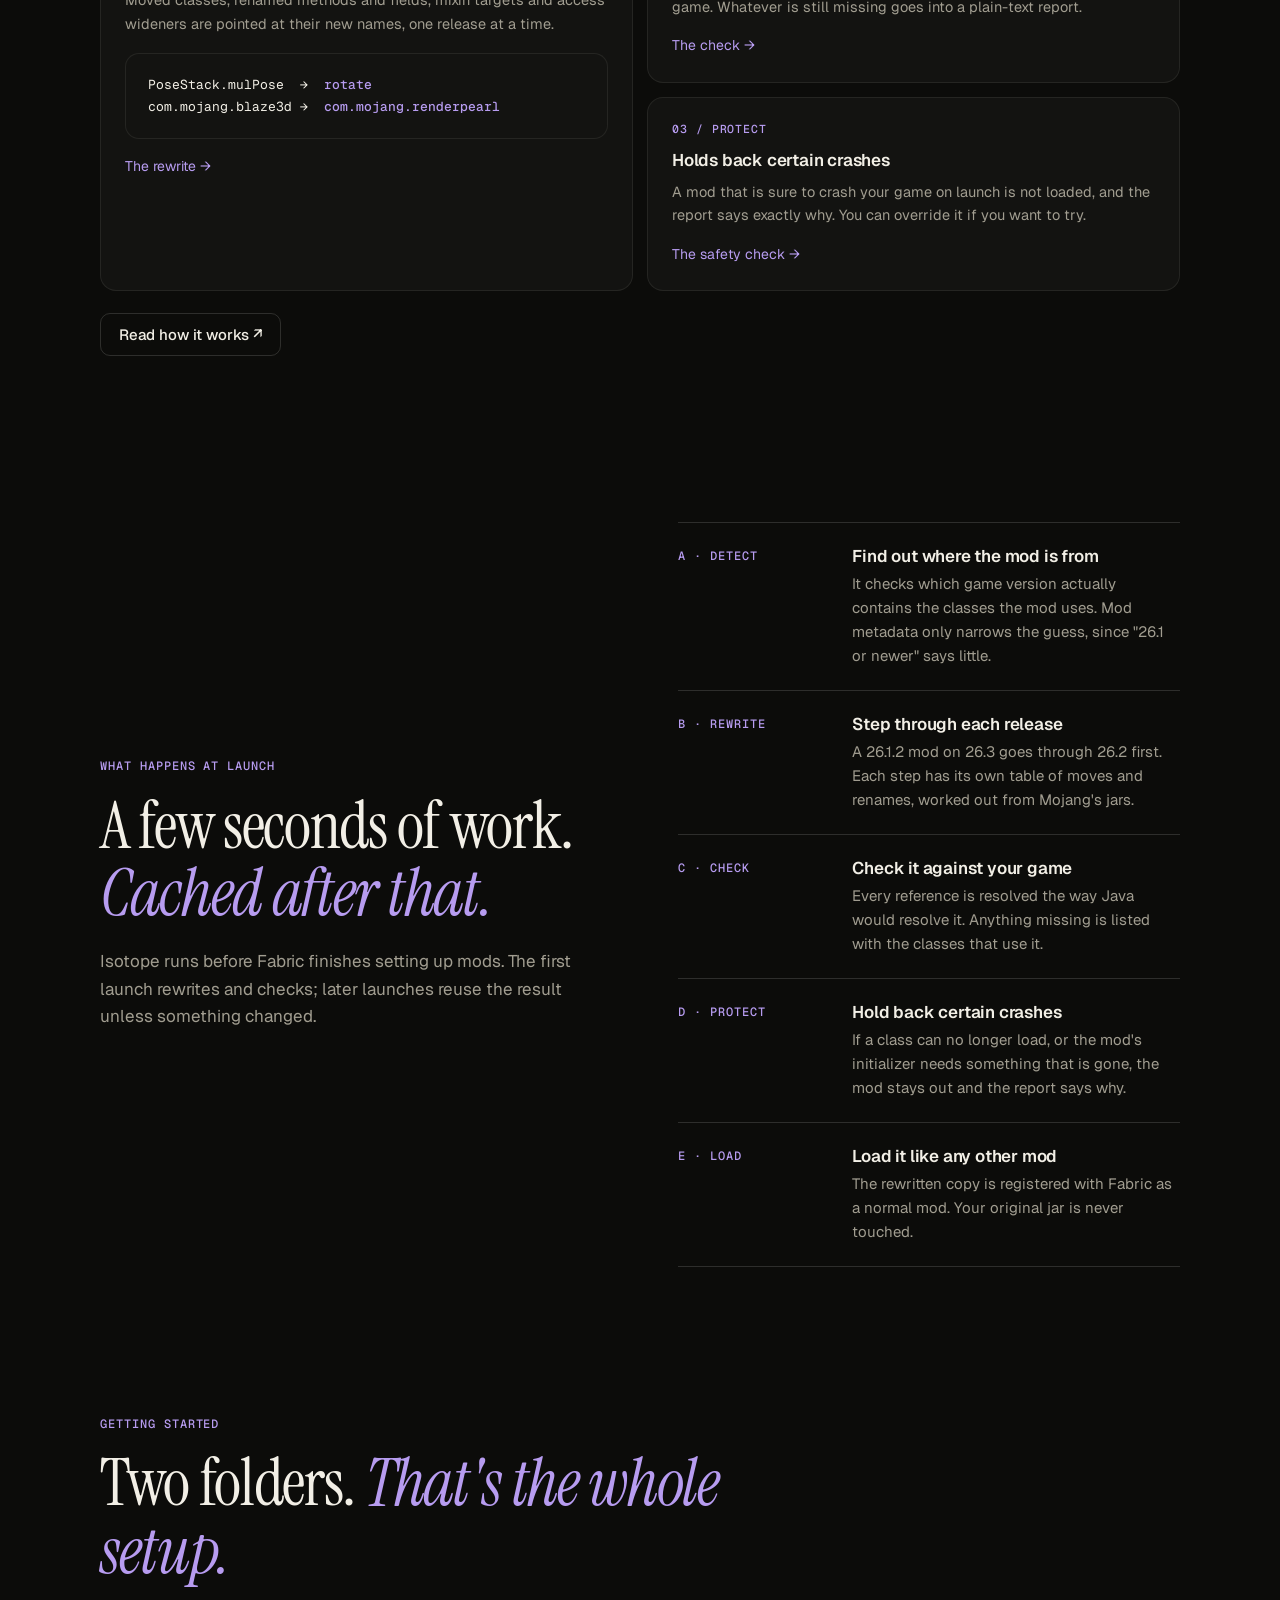
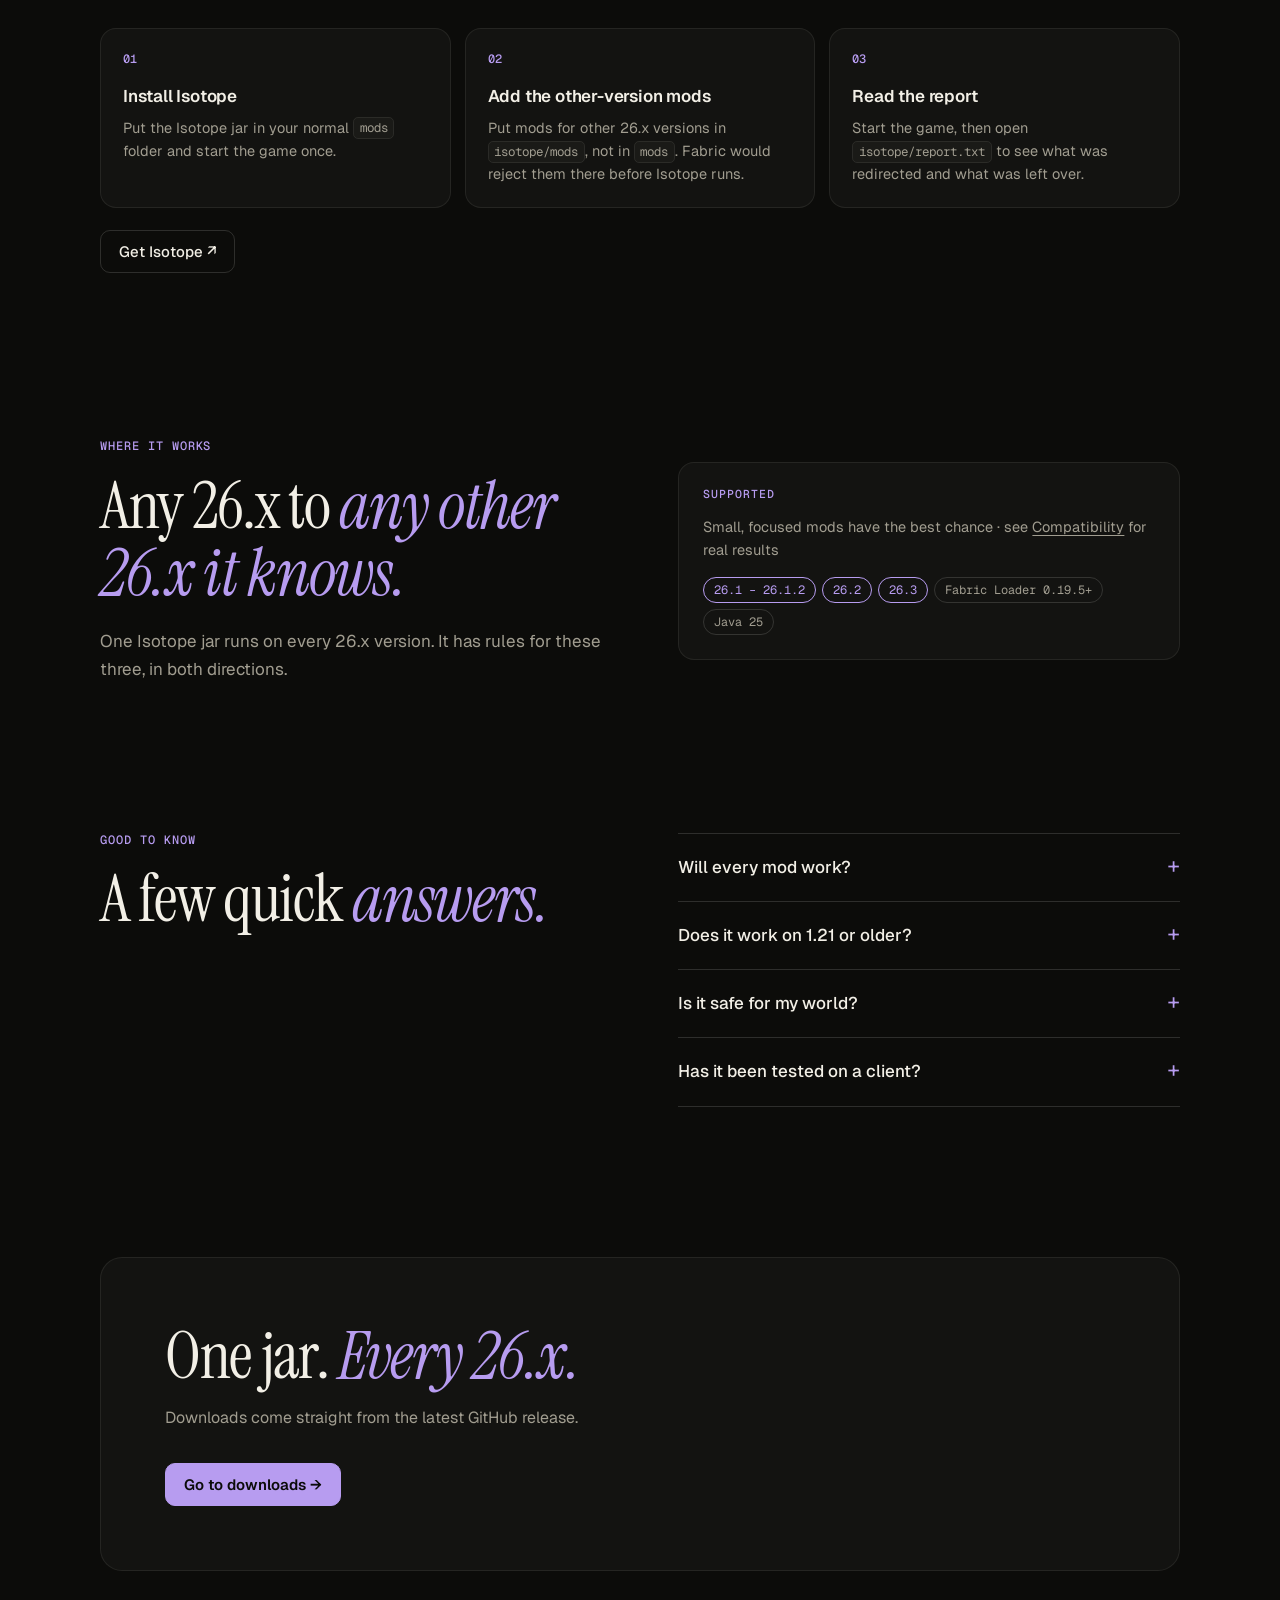
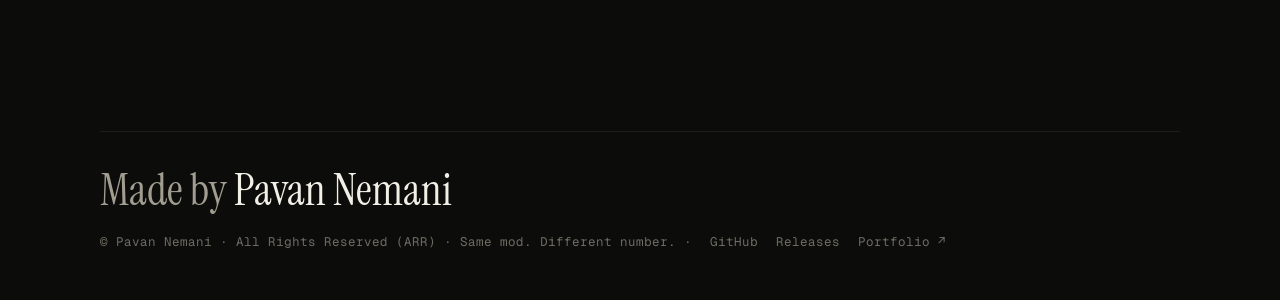
==== commit 69822cfc: "Link to the portfolio from the footer "Pavan Nemani" in "Made by Pavan Nemani" now links to ophidian" ====
--- a/index.html
+++ b/index.html
@@ -11,7 +11,7 @@
 <link rel="preconnect" href="https://fonts.gstatic.com" crossorigin>
 <link rel="stylesheet" href="https://fonts.googleapis.com/css2?family=Geist:wght@400;500;600&amp;family=Geist+Mono:wght@400;500&amp;family=Instrument+Serif:ital@0;1&amp;display=swap">
 <link rel="stylesheet" href="assets/liquid-glass.css?v=2">
-<link rel="stylesheet" href="assets/site.css?v=3">
+<link rel="stylesheet" href="assets/site.css?v=4">
 <script src="assets/liquid-glass.js?v=2" data-auto defer></script>
 </head>
 <body>
@@ -109,8 +109,8 @@
 </main>
 
 <footer>
-  <p class="made"><span>Made by</span> Pavan Nemani</p>
-  <p class="fine">&copy; Pavan Nemani · All Rights Reserved (ARR) · Same mod. Different number. · <a href="https://github.com/ophidianp/isotope">GitHub</a> <a href="https://github.com/ophidianp/isotope/releases">Releases</a></p>
+  <p class="made"><span>Made by</span> <a href="https://ophidianp.github.io/">Pavan Nemani</a></p>
+  <p class="fine">&copy; Pavan Nemani · All Rights Reserved (ARR) · Same mod. Different number. · <a href="https://github.com/ophidianp/isotope">GitHub</a> <a href="https://github.com/ophidianp/isotope/releases">Releases</a> <a href="https://ophidianp.github.io/">Portfolio ↗</a></p>
 </footer>
 </body>
 </html>
--- a/assets/site.css
+++ b/assets/site.css
@@ -213,6 +213,8 @@
 footer .fine { display: flex; flex-wrap: wrap; gap: 6px 18px; margin: 0; }
 footer .fine a { color: var(--faint); text-decoration: none; }
 footer .fine a:hover { color: var(--text); }
+footer .made a { color: var(--text); text-decoration: none; }
+footer .made a:hover { color: var(--accent); }
 
 @media (max-width: 900px) {
   .grid, .grid.four { grid-template-columns: repeat(2, minmax(0, 1fr)); }
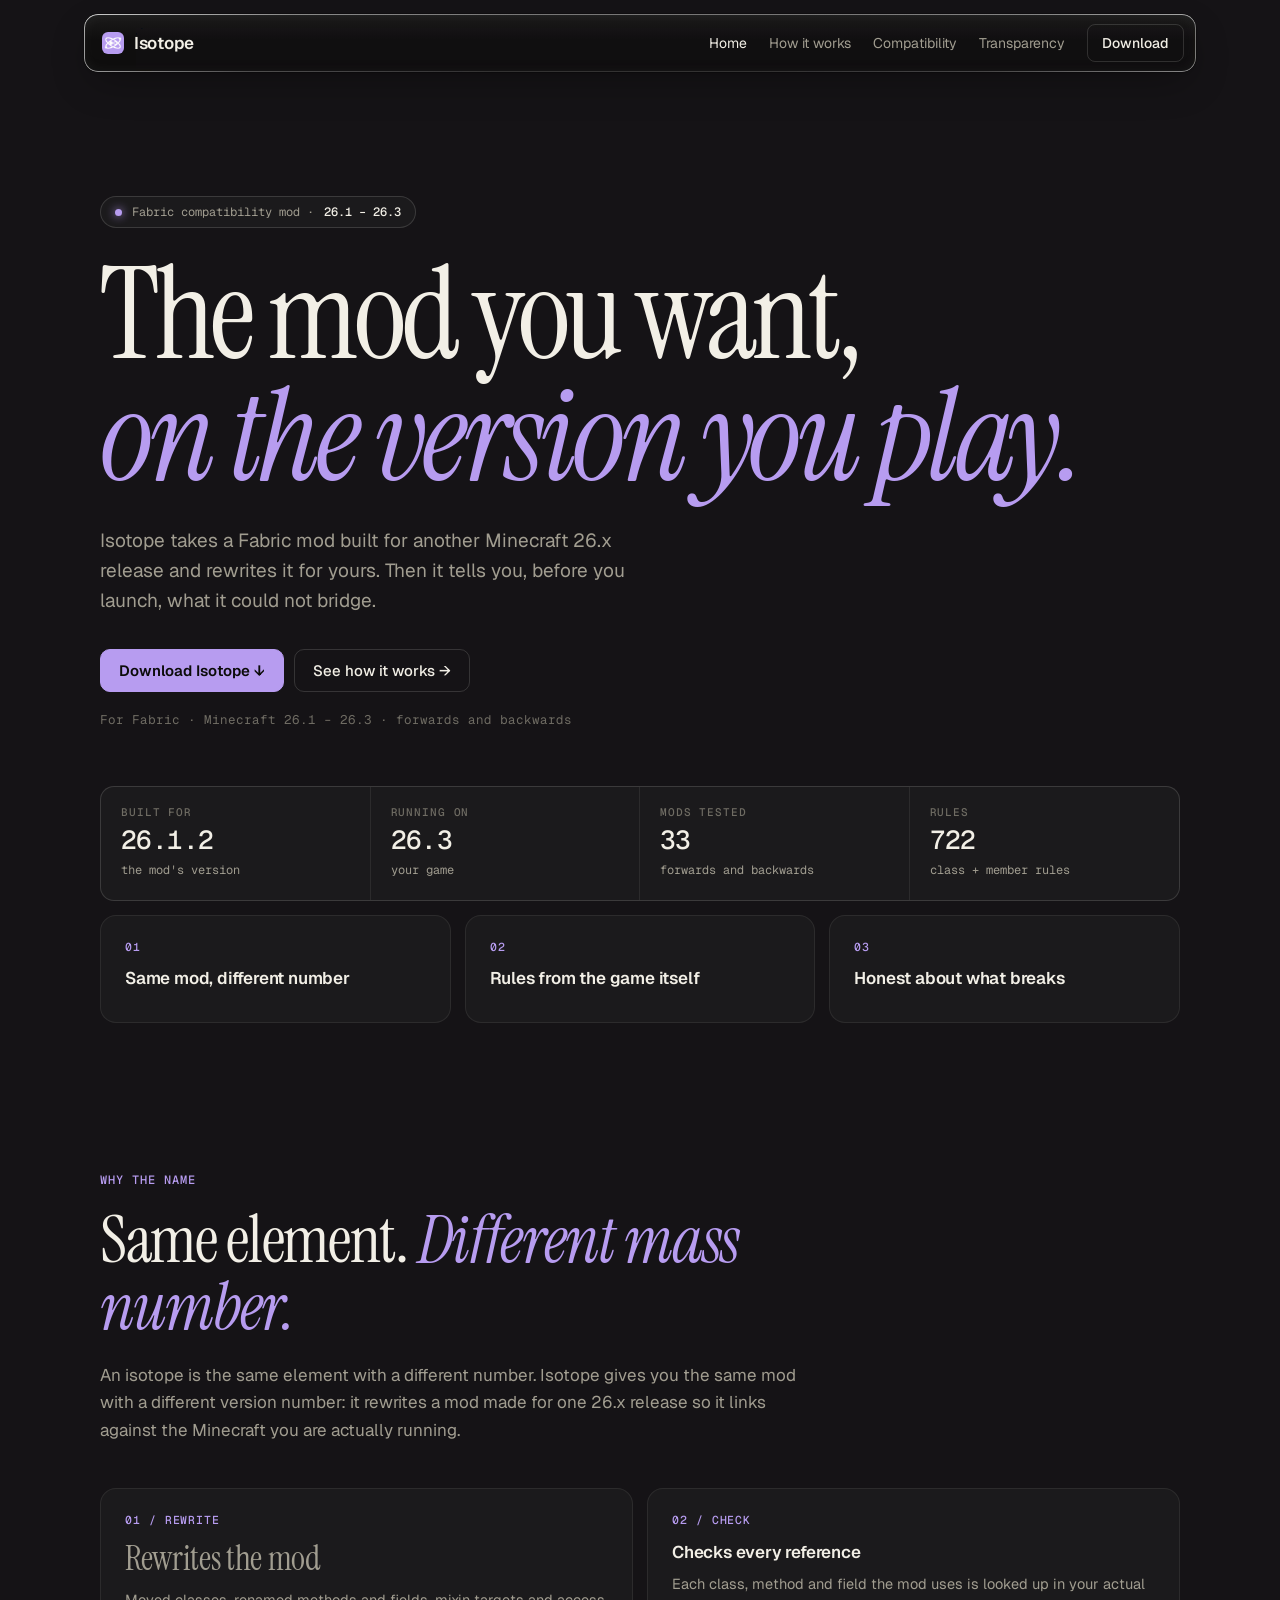
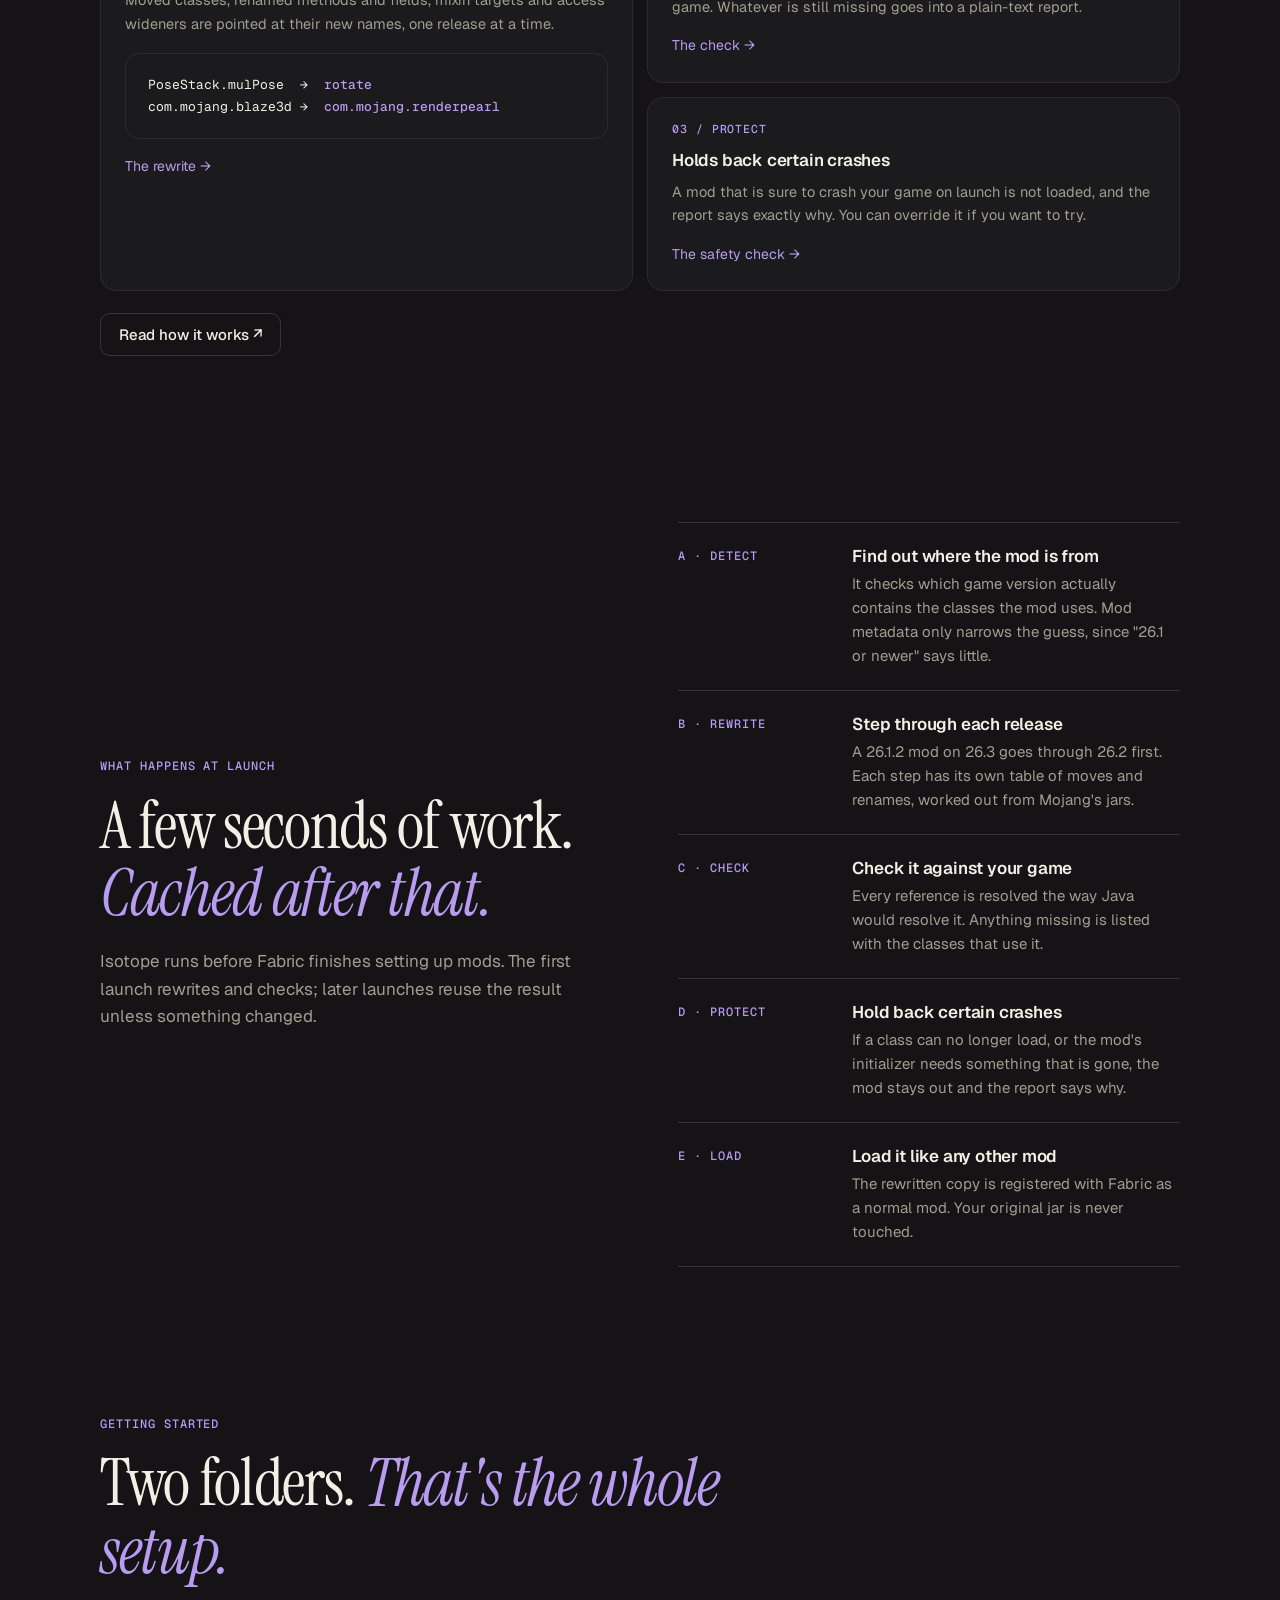
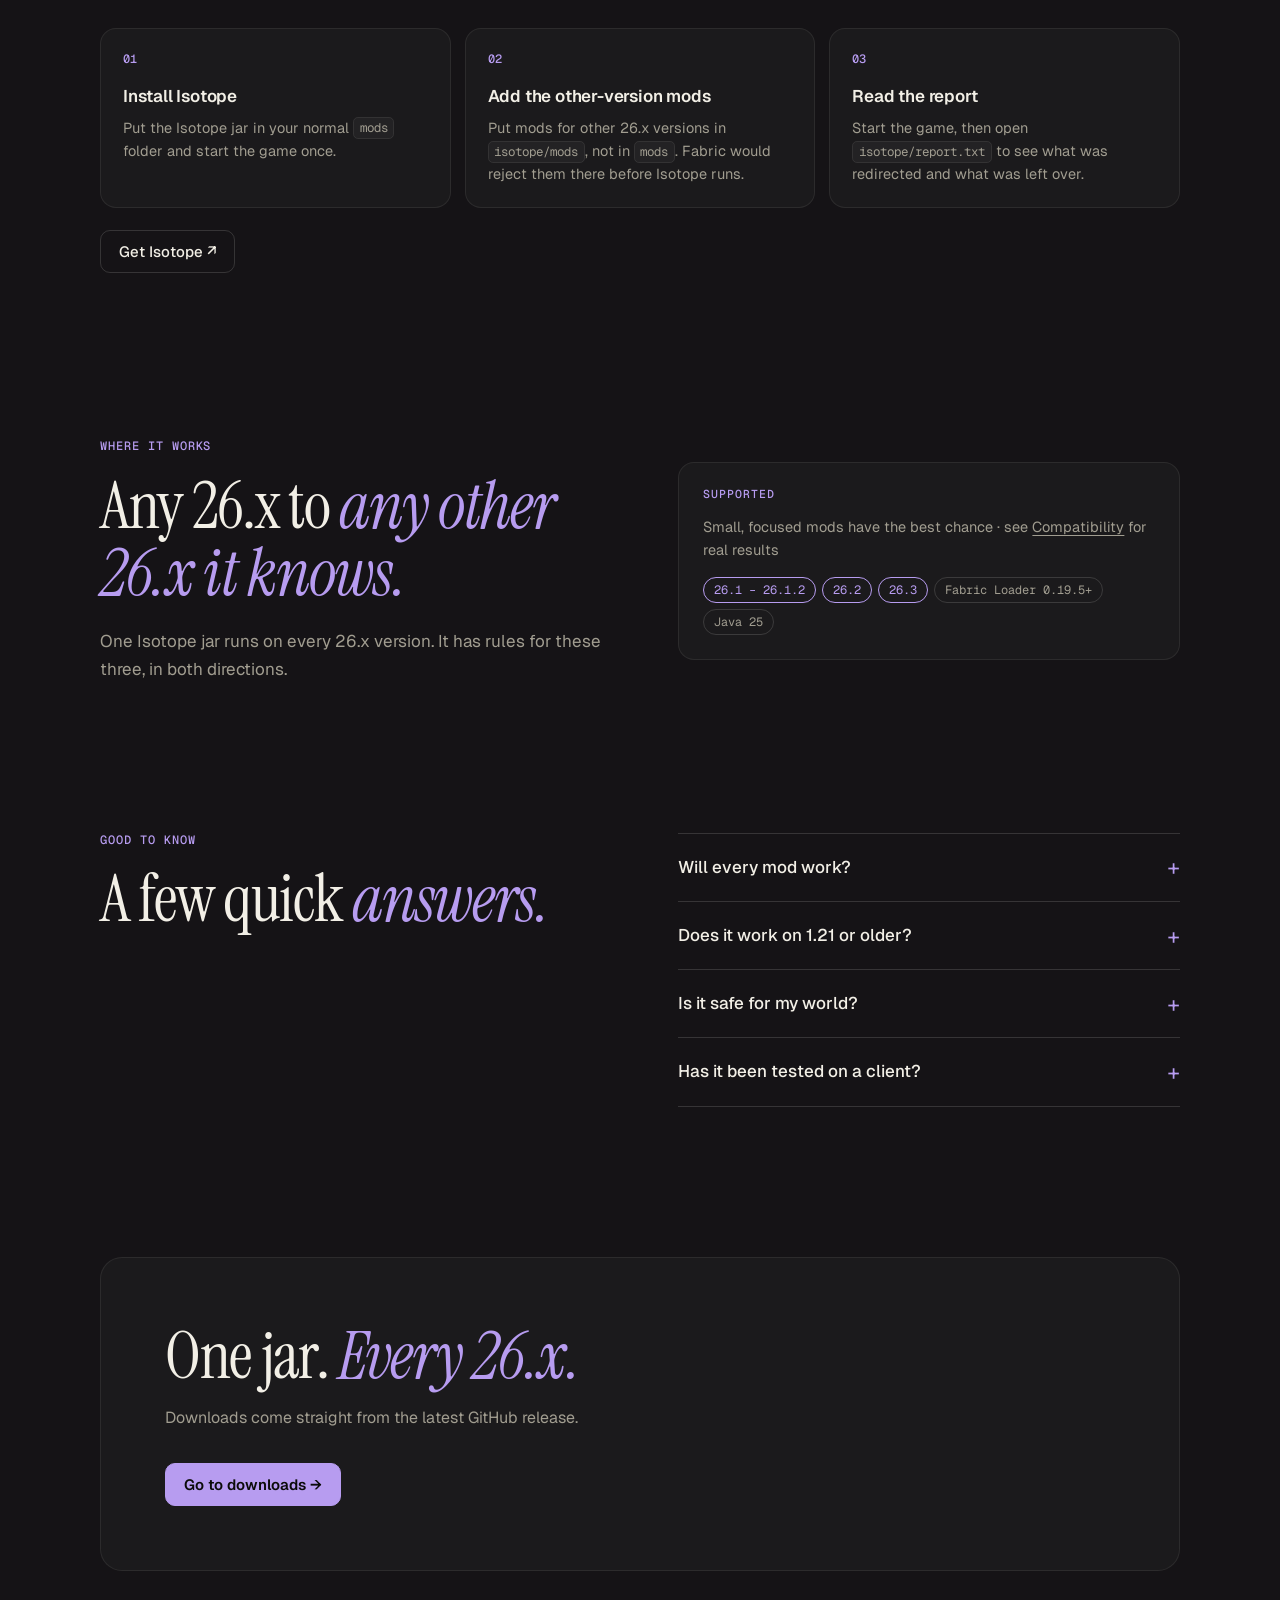
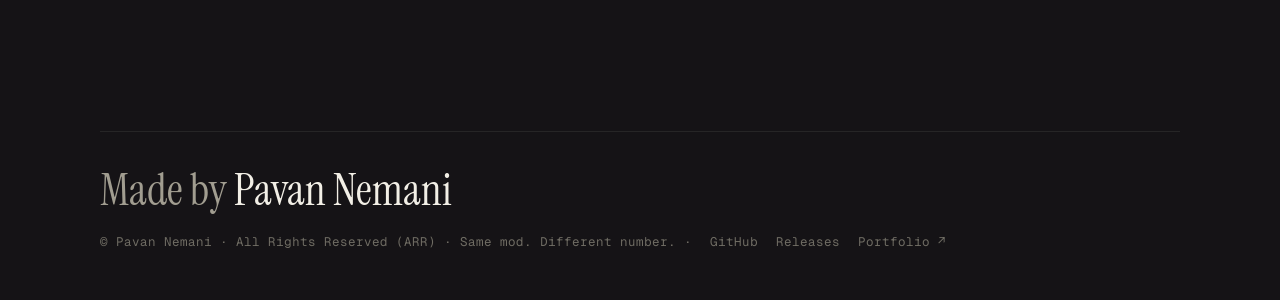
==== commit 8eccf87e: "Animate the FAQ and tint the page with the accent FAQ answers slide open and closed (a small script " ====
--- a/index.html
+++ b/index.html
@@ -11,7 +11,7 @@
 <link rel="preconnect" href="https://fonts.gstatic.com" crossorigin>
 <link rel="stylesheet" href="https://fonts.googleapis.com/css2?family=Geist:wght@400;500;600&amp;family=Geist+Mono:wght@400;500&amp;family=Instrument+Serif:ital@0;1&amp;display=swap">
 <link rel="stylesheet" href="assets/liquid-glass.css?v=2">
-<link rel="stylesheet" href="assets/site.css?v=4">
+<link rel="stylesheet" href="assets/site.css?v=5">
 <script src="assets/liquid-glass.js?v=2" data-auto defer></script>
 </head>
 <body>
@@ -108,6 +108,26 @@
 </div></section>
 </main>
 
+<script>
+/* FAQ: slide each answer open and closed instead of snapping */
+document.querySelectorAll(".faq details").forEach((d) => {
+  const ans = d.querySelector(":scope > :not(summary)");
+  let anim = null;
+  d.querySelector("summary").addEventListener("click", (e) => {
+    if (!ans || matchMedia("(prefers-reduced-motion: reduce)").matches) return;
+    e.preventDefault();
+    const opening = !d.open || d.classList.contains("closing");
+    const from = d.open ? ans.offsetHeight : 0;
+    if (anim) anim.cancel();
+    d.open = true;
+    d.classList.toggle("closing", !opening);
+    const to = opening ? ans.scrollHeight : 0;
+    anim = ans.animate([{ height: from + "px", opacity: opening ? 0 : 1 }, { height: to + "px", opacity: opening ? 1 : 0 }],
+      { duration: opening ? 340 : 260, easing: "cubic-bezier(0.2, 0.7, 0.2, 1)" });
+    anim.onfinish = () => { anim = null; if (!opening) { d.open = false; d.classList.remove("closing"); } };
+  });
+});
+</script>
 <footer>
   <p class="made"><span>Made by</span> <a href="https://ophidianp.github.io/">Pavan Nemani</a></p>
   <p class="fine">&copy; Pavan Nemani · All Rights Reserved (ARR) · Same mod. Different number. · <a href="https://github.com/ophidianp/isotope">GitHub</a> <a href="https://github.com/ophidianp/isotope/releases">Releases</a> <a href="https://ophidianp.github.io/">Portfolio ↗</a></p>
--- a/assets/site.css
+++ b/assets/site.css
@@ -7,9 +7,10 @@
   color-scheme: dark;
   --accent: #b79cf0;
   --accent-ink: #0b0b09;
-  --bg: #0c0c0a;
-  --surface: #131311;
-  --surface-2: #1a1a17;
+  /* the page, cards and code blocks carry a faint wash of the accent */
+  --bg: color-mix(in srgb, var(--accent) 5%, #0c0c0a);
+  --surface: color-mix(in srgb, var(--accent) 5%, #131311);
+  --surface-2: color-mix(in srgb, var(--accent) 6%, #1a1a17);
   --line: rgba(242, 239, 230, 0.08);
   --line-2: rgba(242, 239, 230, 0.15);
   --text: #f2efe6;
@@ -167,11 +168,14 @@
 /* FAQ */
 .faq { border-top: 1px solid var(--line-2); }
 .faq details { border-bottom: 1px solid var(--line-2); }
-.faq summary { display: flex; justify-content: space-between; gap: 16px; padding: 20px 0; font-size: 17px; font-weight: 500; list-style: none; cursor: pointer; }
+.faq summary { display: flex; justify-content: space-between; align-items: center; gap: 16px; padding: 20px 0; font-size: 17px; font-weight: 500; list-style: none; cursor: pointer; transition: color 0.2s; }
+.faq summary:hover { color: var(--accent); }
 .faq summary::-webkit-details-marker { display: none; }
-.faq summary::after { content: "+"; color: var(--accent); font: 400 22px/1 var(--mono); }
-.faq details[open] summary::after { content: "−"; }
-.faq details > :not(summary) { max-width: 680px; margin: 0 0 20px; color: var(--muted); }
+/* the + turns into an x while open; the answer slides open and closed (see the script at the end of each page) */
+.faq summary::after { content: "+"; flex: none; color: var(--accent); font: 400 22px/1 var(--mono); transition: transform 0.35s cubic-bezier(0.2, 0.7, 0.2, 1); }
+.faq details[open]:not(.closing) summary::after { transform: rotate(45deg); }
+.faq details > :not(summary) { max-width: 680px; margin: 0; padding-bottom: 20px; overflow: hidden; color: var(--muted); }
+@media (prefers-reduced-motion: reduce) { .faq summary::after { transition: none; } }
 
 /* note */
 .note { padding: 16px 18px; border: 1px solid var(--line); border-left: 2px solid var(--accent); border-radius: 10px; background: var(--surface); color: var(--muted); font-size: 15px; }
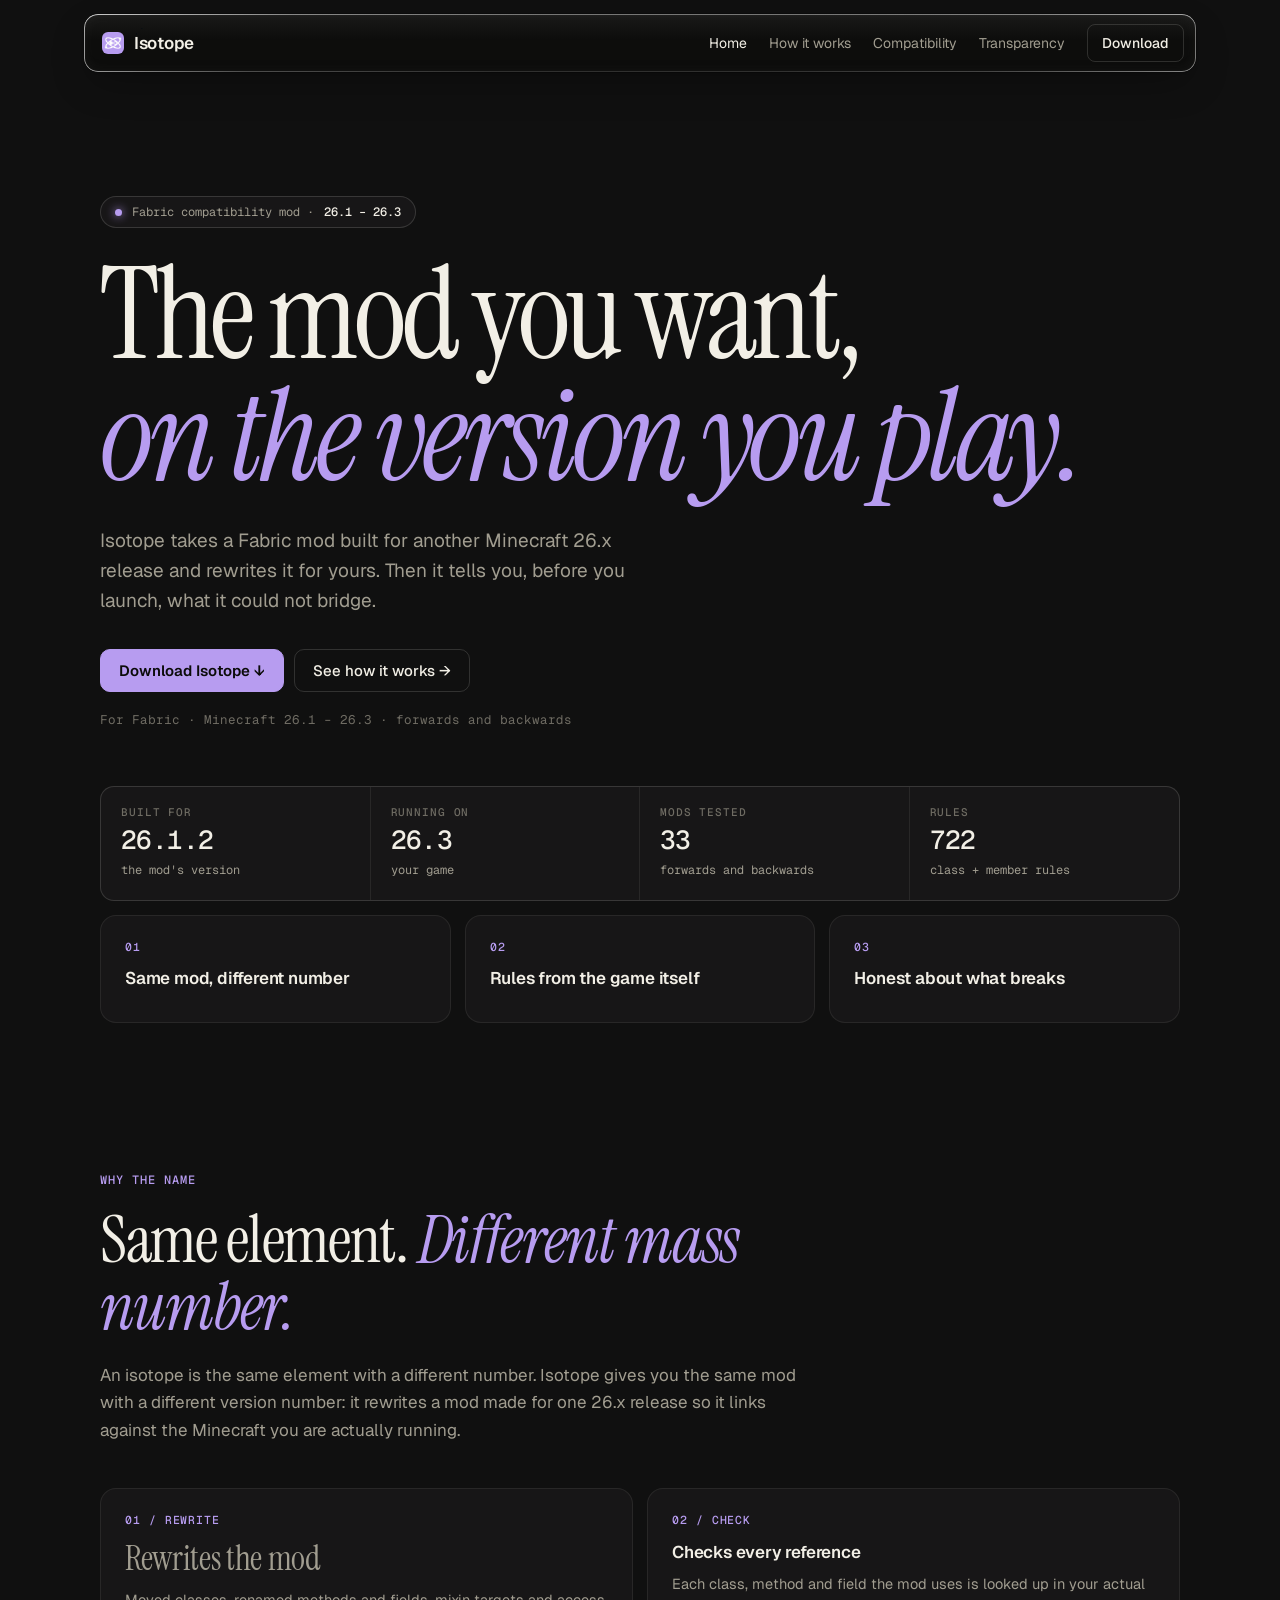
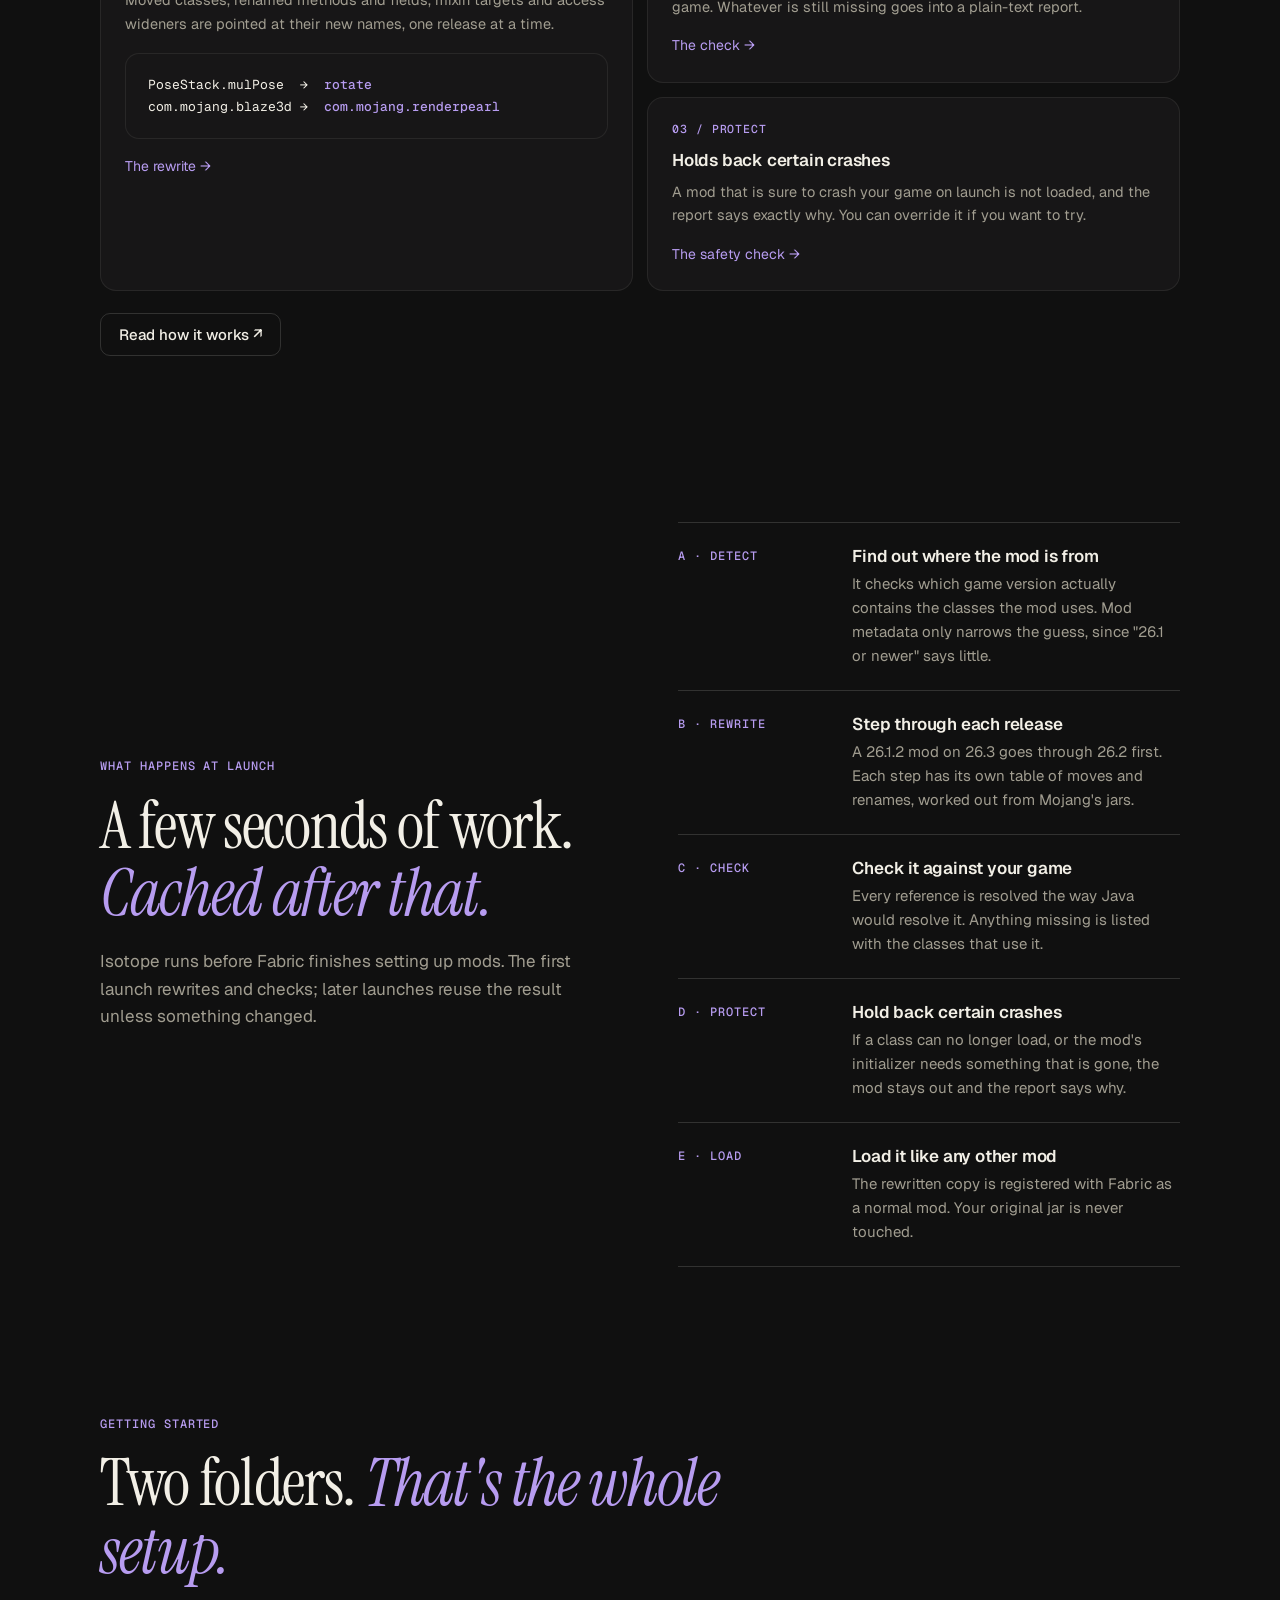
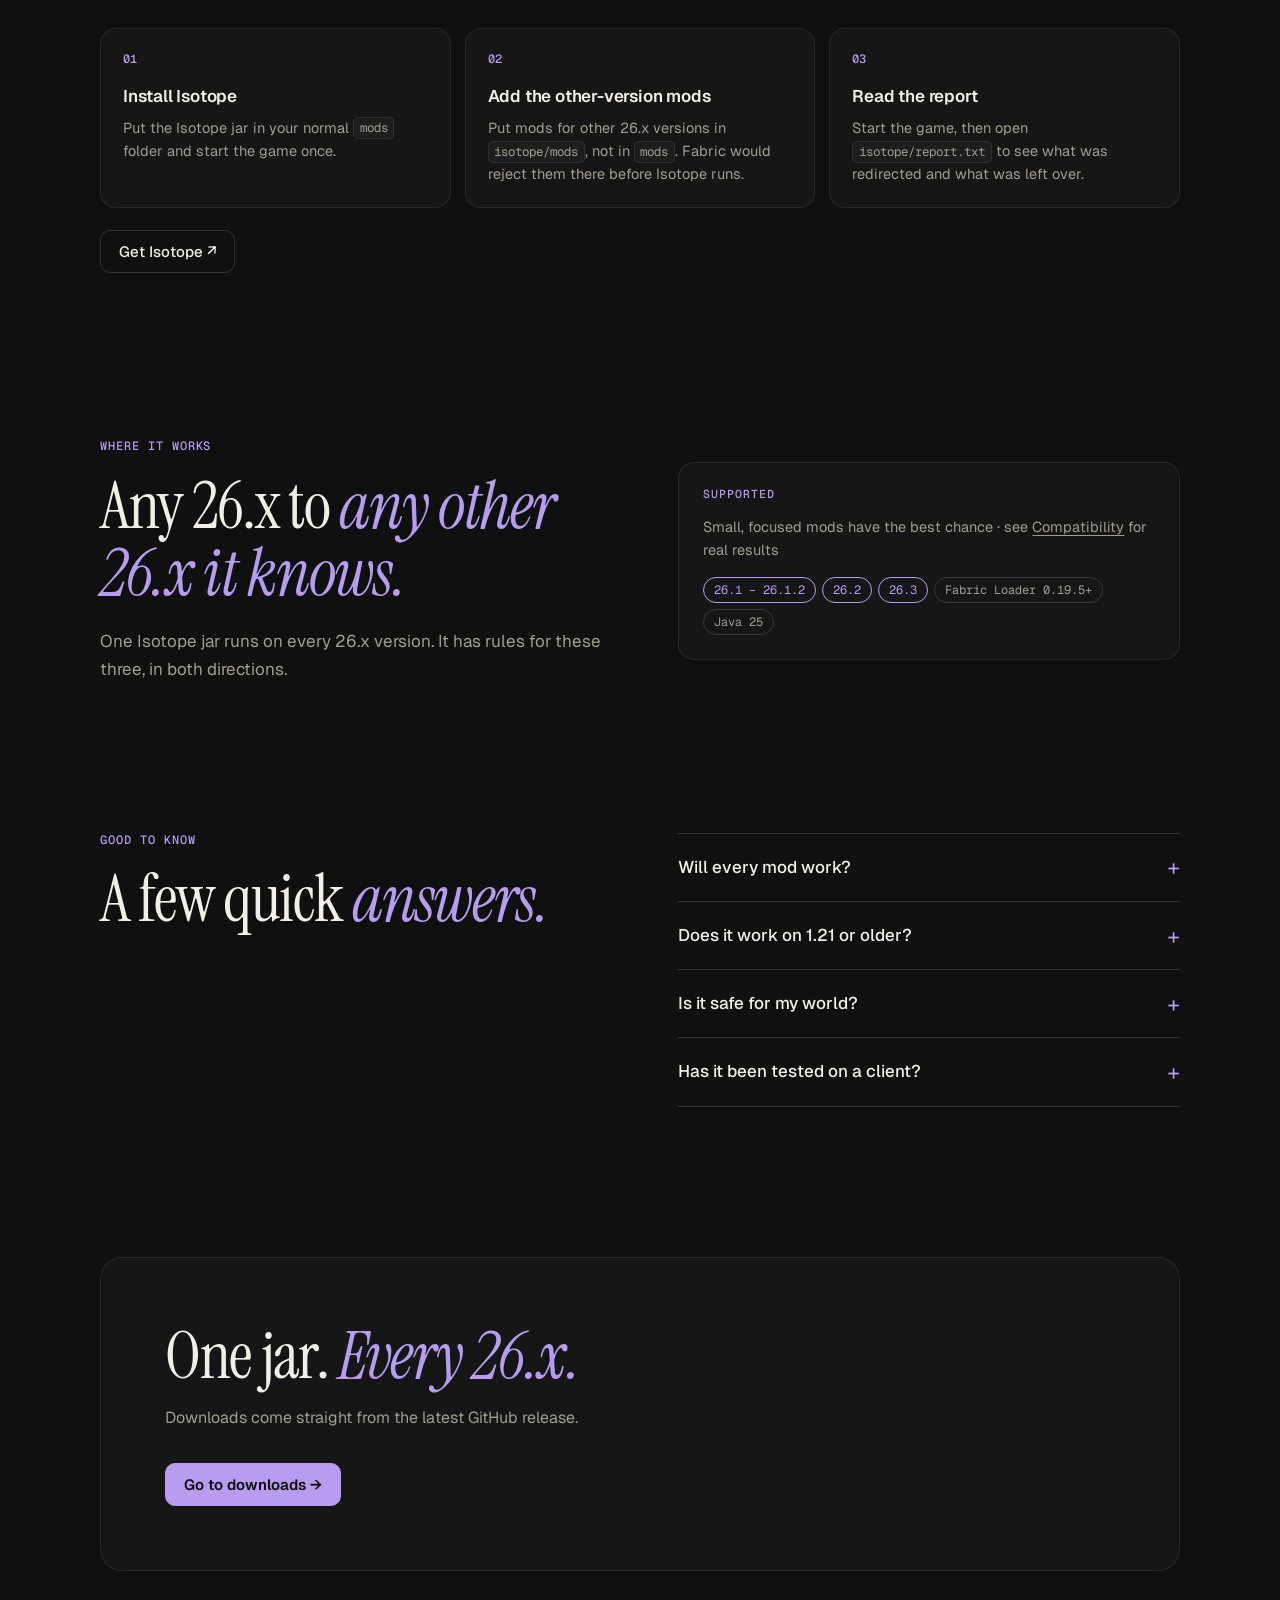
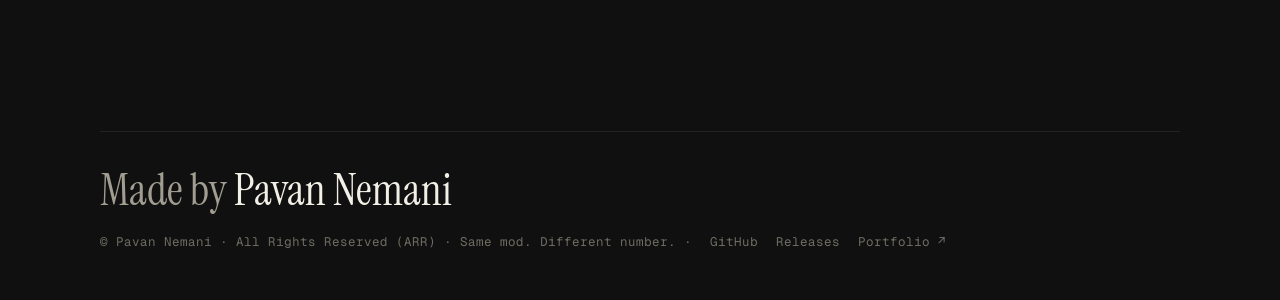
==== commit de883ea1: "Soften the accent tint The background and cards now mix in about half as much of the accent (2.5-3% " ====
--- a/index.html
+++ b/index.html
@@ -11,7 +11,7 @@
 <link rel="preconnect" href="https://fonts.gstatic.com" crossorigin>
 <link rel="stylesheet" href="https://fonts.googleapis.com/css2?family=Geist:wght@400;500;600&amp;family=Geist+Mono:wght@400;500&amp;family=Instrument+Serif:ital@0;1&amp;display=swap">
 <link rel="stylesheet" href="assets/liquid-glass.css?v=2">
-<link rel="stylesheet" href="assets/site.css?v=5">
+<link rel="stylesheet" href="assets/site.css?v=6">
 <script src="assets/liquid-glass.js?v=2" data-auto defer></script>
 </head>
 <body>
--- a/assets/site.css
+++ b/assets/site.css
@@ -8,9 +8,9 @@
   --accent: #b79cf0;
   --accent-ink: #0b0b09;
   /* the page, cards and code blocks carry a faint wash of the accent */
-  --bg: color-mix(in srgb, var(--accent) 5%, #0c0c0a);
-  --surface: color-mix(in srgb, var(--accent) 5%, #131311);
-  --surface-2: color-mix(in srgb, var(--accent) 6%, #1a1a17);
+  --bg: color-mix(in srgb, var(--accent) 2.5%, #0c0c0a);
+  --surface: color-mix(in srgb, var(--accent) 2.5%, #131311);
+  --surface-2: color-mix(in srgb, var(--accent) 3%, #1a1a17);
   --line: rgba(242, 239, 230, 0.08);
   --line-2: rgba(242, 239, 230, 0.15);
   --text: #f2efe6;
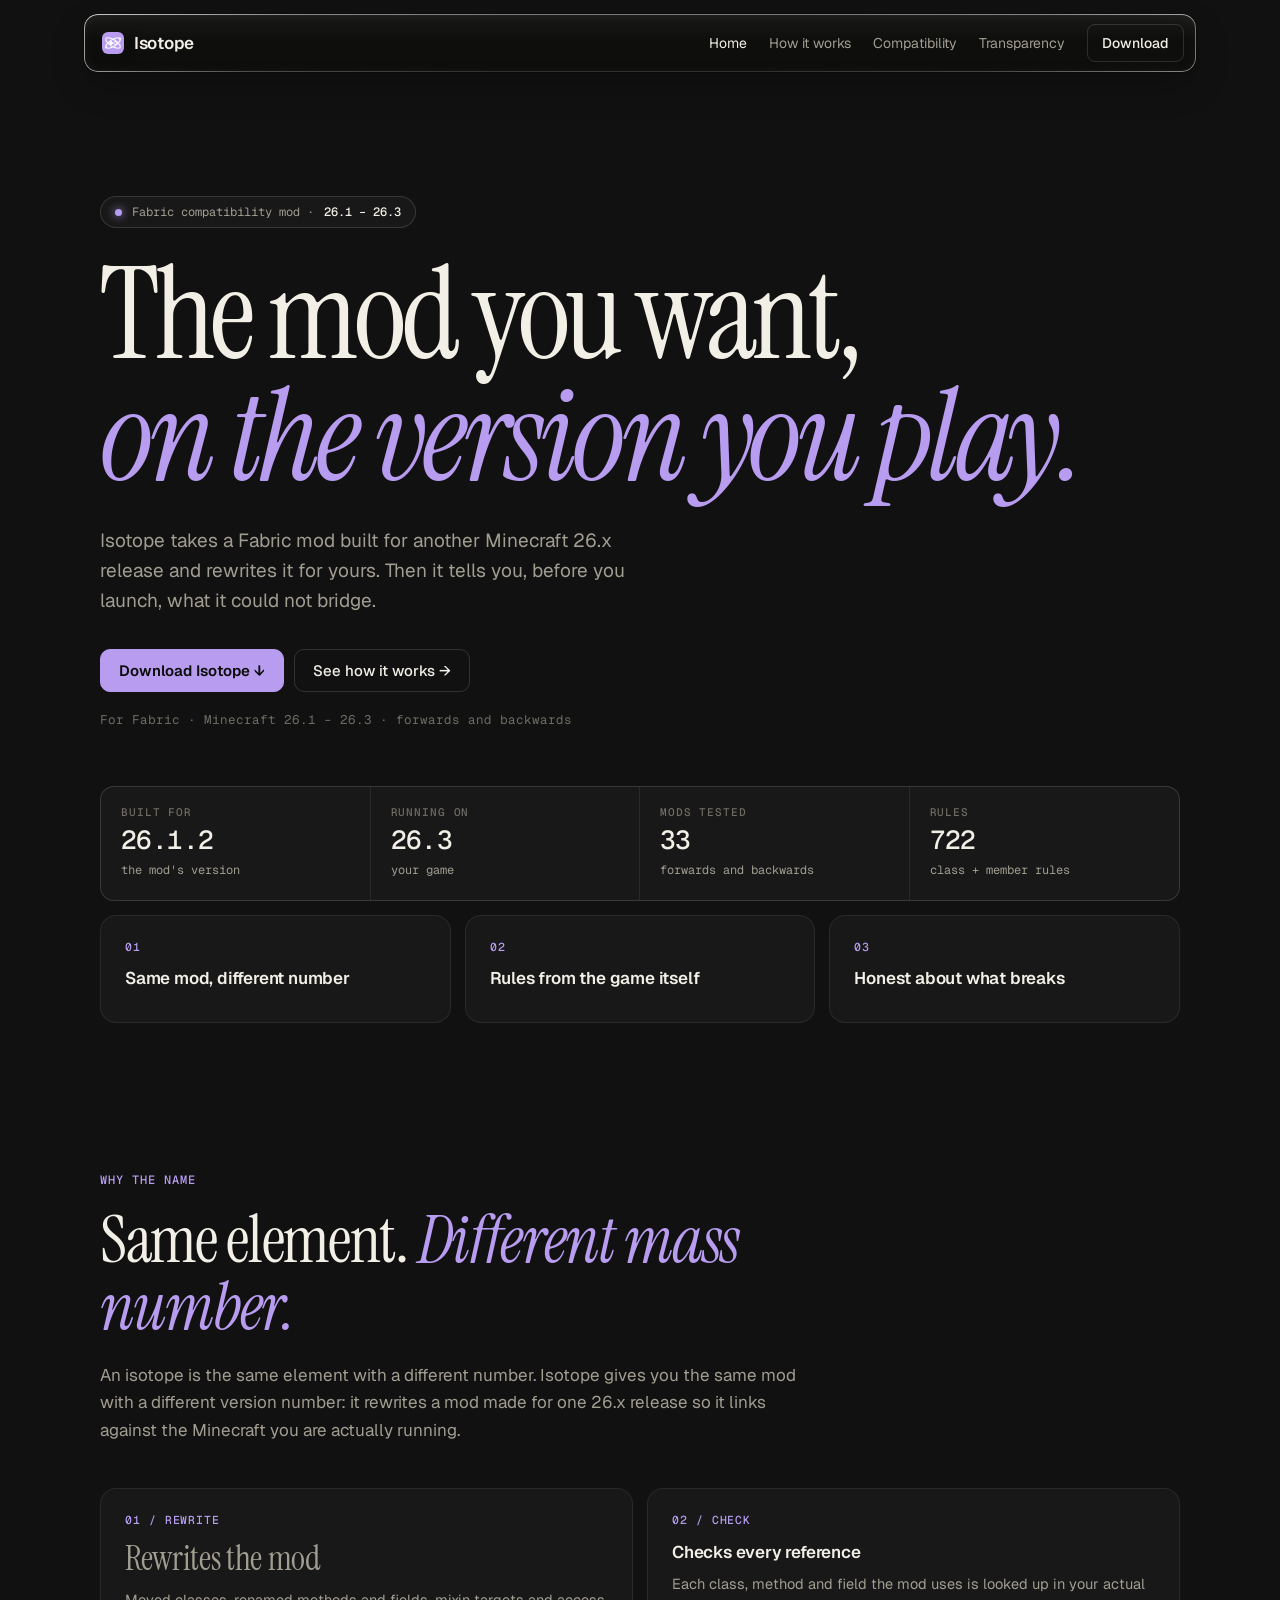
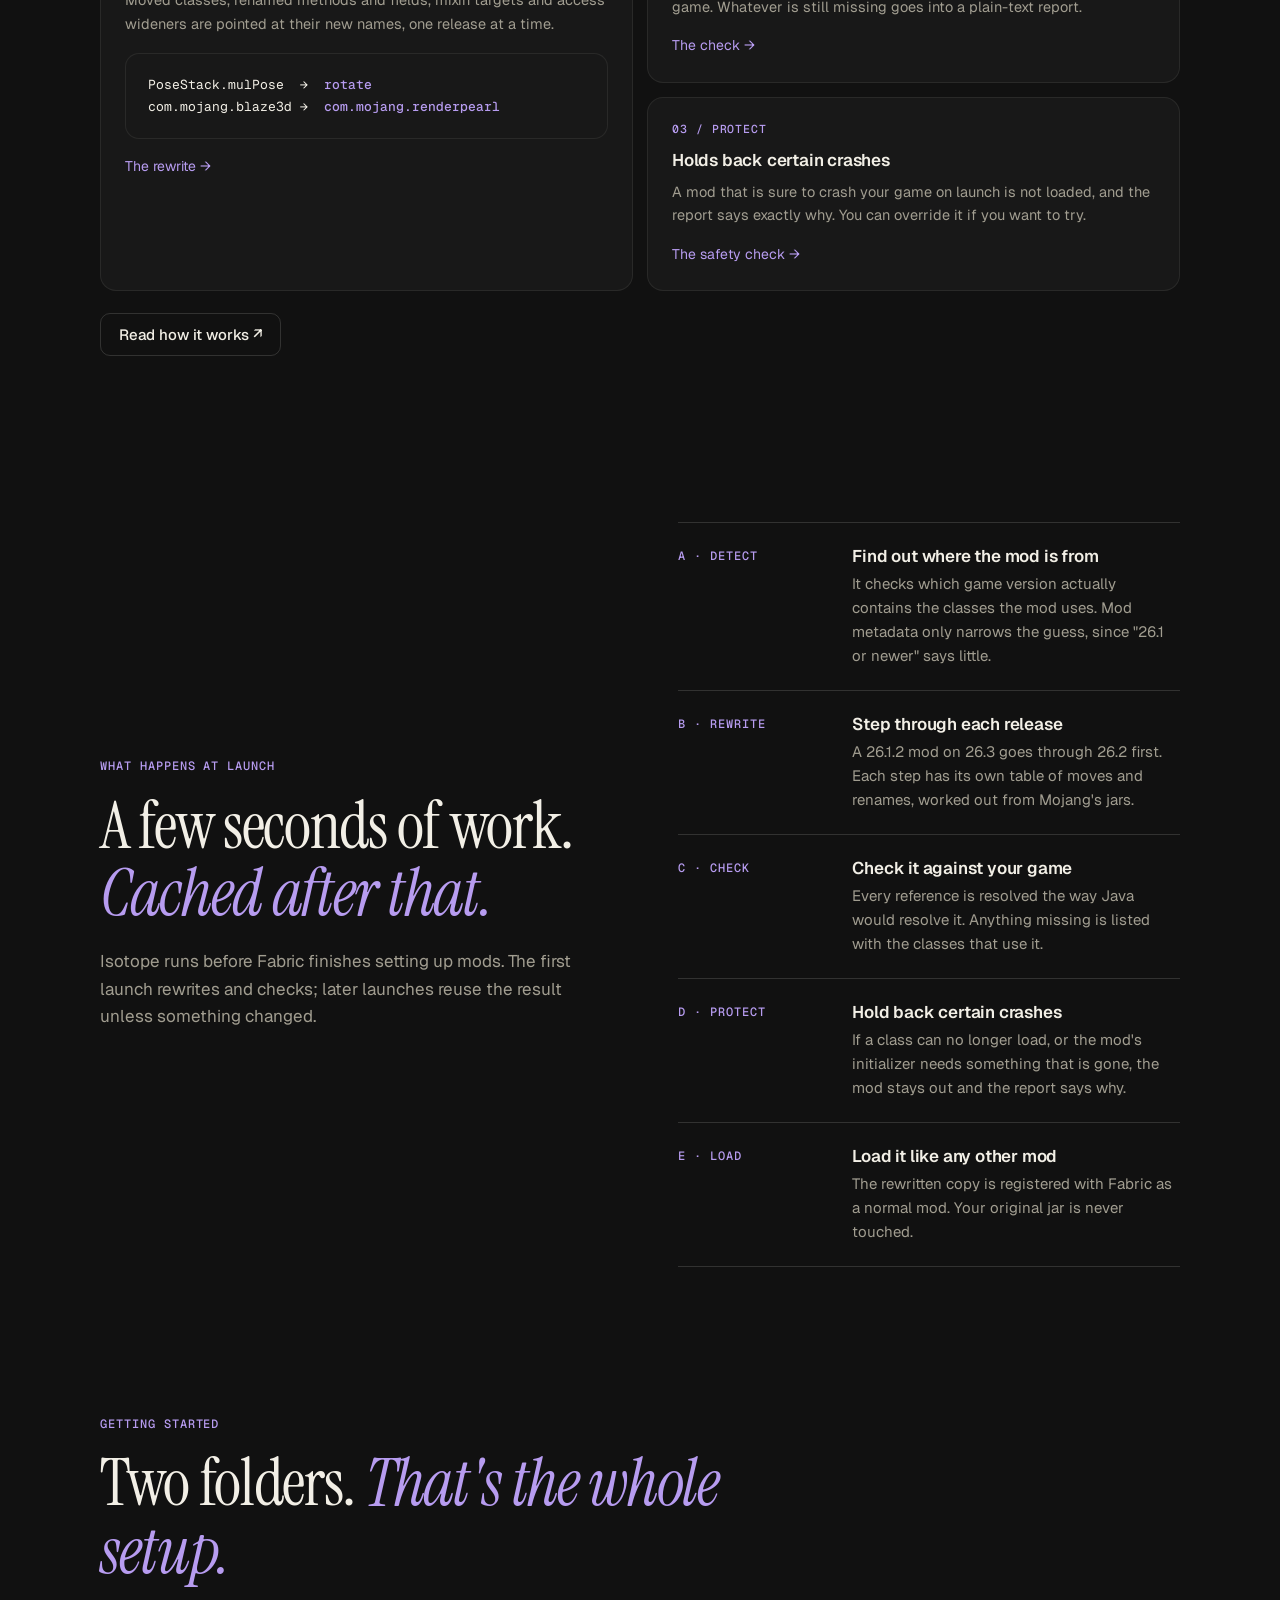
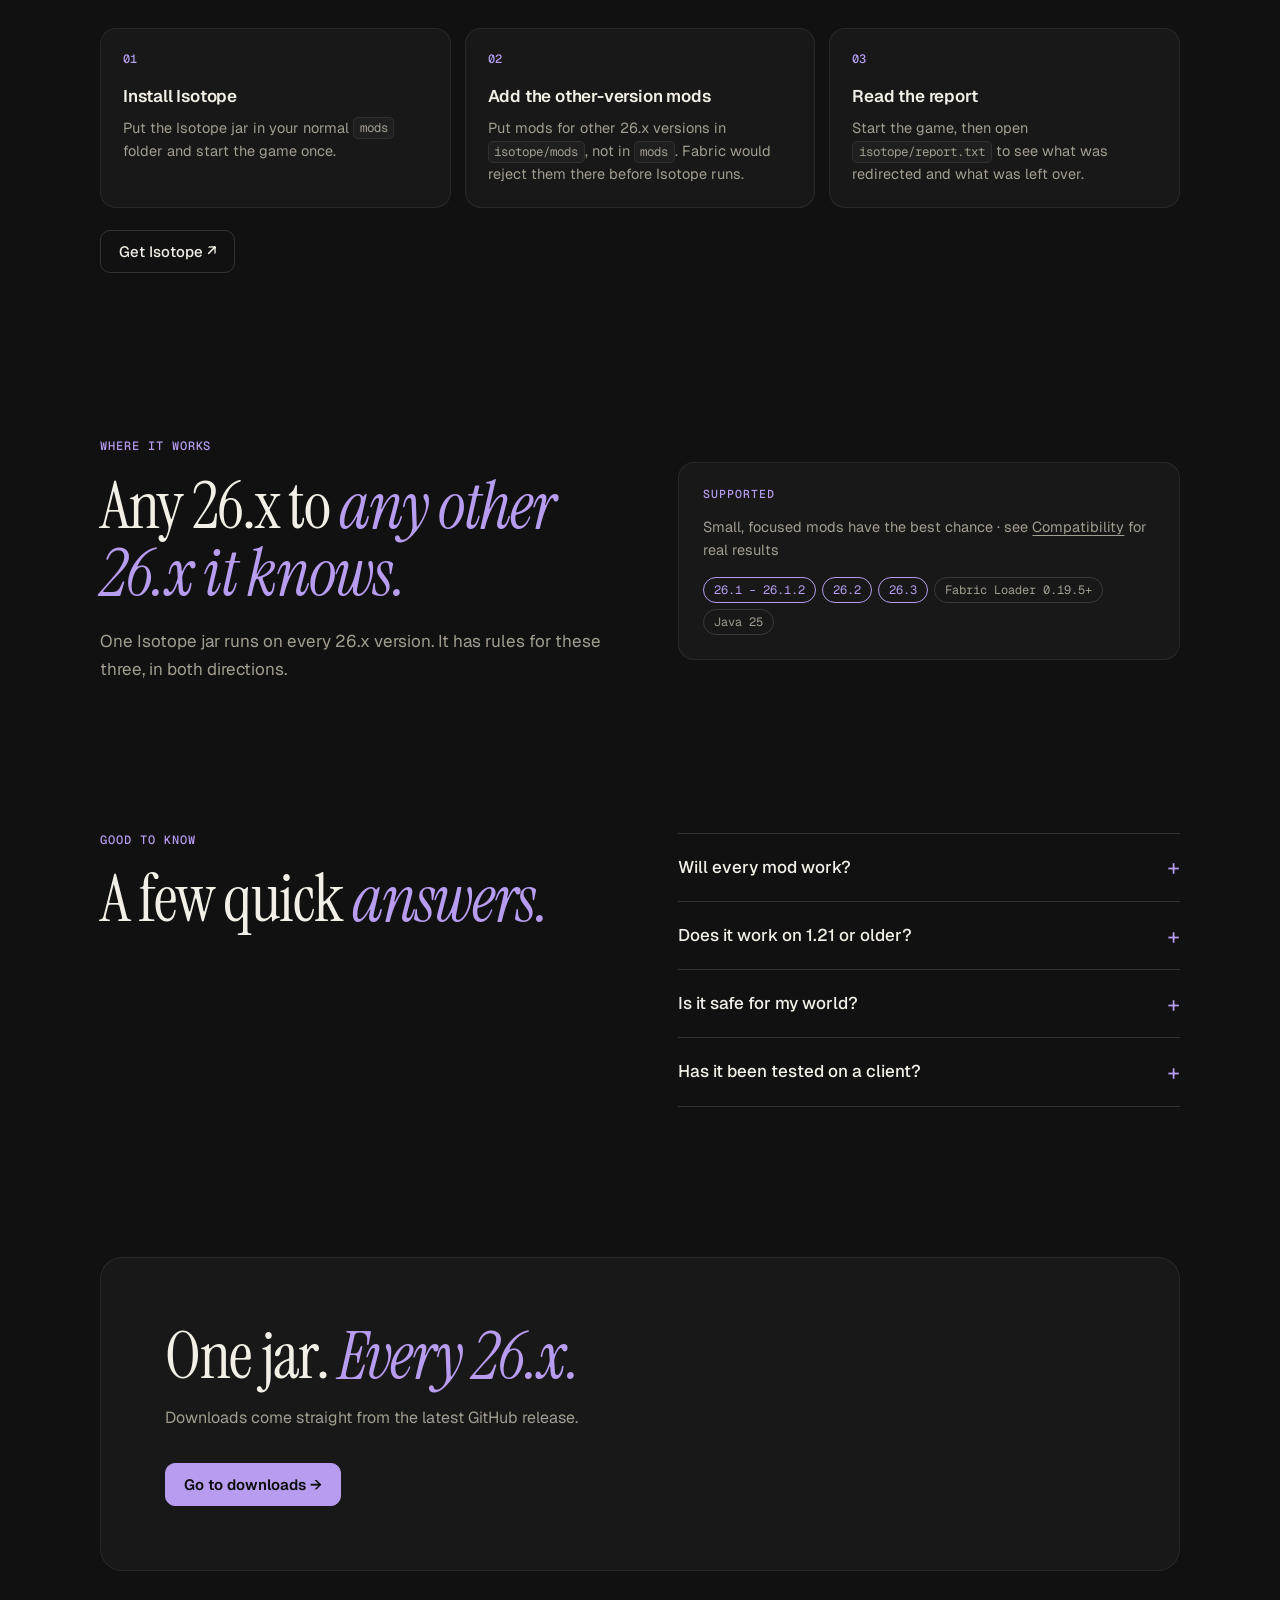
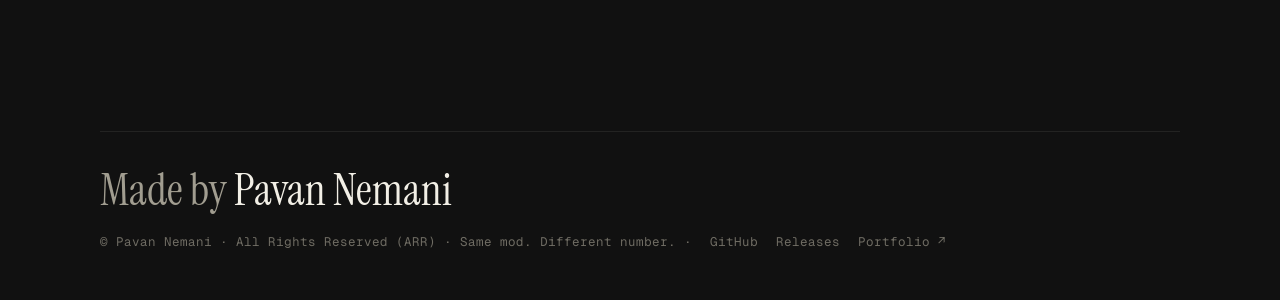
==== commit 3b270dc0: "Use a plain dark grey background Drops the accent tint from the page, cards and code blocks: the bac" ====
--- a/index.html
+++ b/index.html
@@ -11,7 +11,7 @@
 <link rel="preconnect" href="https://fonts.gstatic.com" crossorigin>
 <link rel="stylesheet" href="https://fonts.googleapis.com/css2?family=Geist:wght@400;500;600&amp;family=Geist+Mono:wght@400;500&amp;family=Instrument+Serif:ital@0;1&amp;display=swap">
 <link rel="stylesheet" href="assets/liquid-glass.css?v=2">
-<link rel="stylesheet" href="assets/site.css?v=6">
+<link rel="stylesheet" href="assets/site.css?v=7">
 <script src="assets/liquid-glass.js?v=2" data-auto defer></script>
 </head>
 <body>
--- a/assets/site.css
+++ b/assets/site.css
@@ -7,10 +7,9 @@
   color-scheme: dark;
   --accent: #b79cf0;
   --accent-ink: #0b0b09;
-  /* the page, cards and code blocks carry a faint wash of the accent */
-  --bg: color-mix(in srgb, var(--accent) 2.5%, #0c0c0a);
-  --surface: color-mix(in srgb, var(--accent) 2.5%, #131311);
-  --surface-2: color-mix(in srgb, var(--accent) 3%, #1a1a17);
+  --bg: #111111; /* plain dark grey, no accent tint */
+  --surface: #181818;
+  --surface-2: #1f1f1f;
   --line: rgba(242, 239, 230, 0.08);
   --line-2: rgba(242, 239, 230, 0.15);
   --text: #f2efe6;
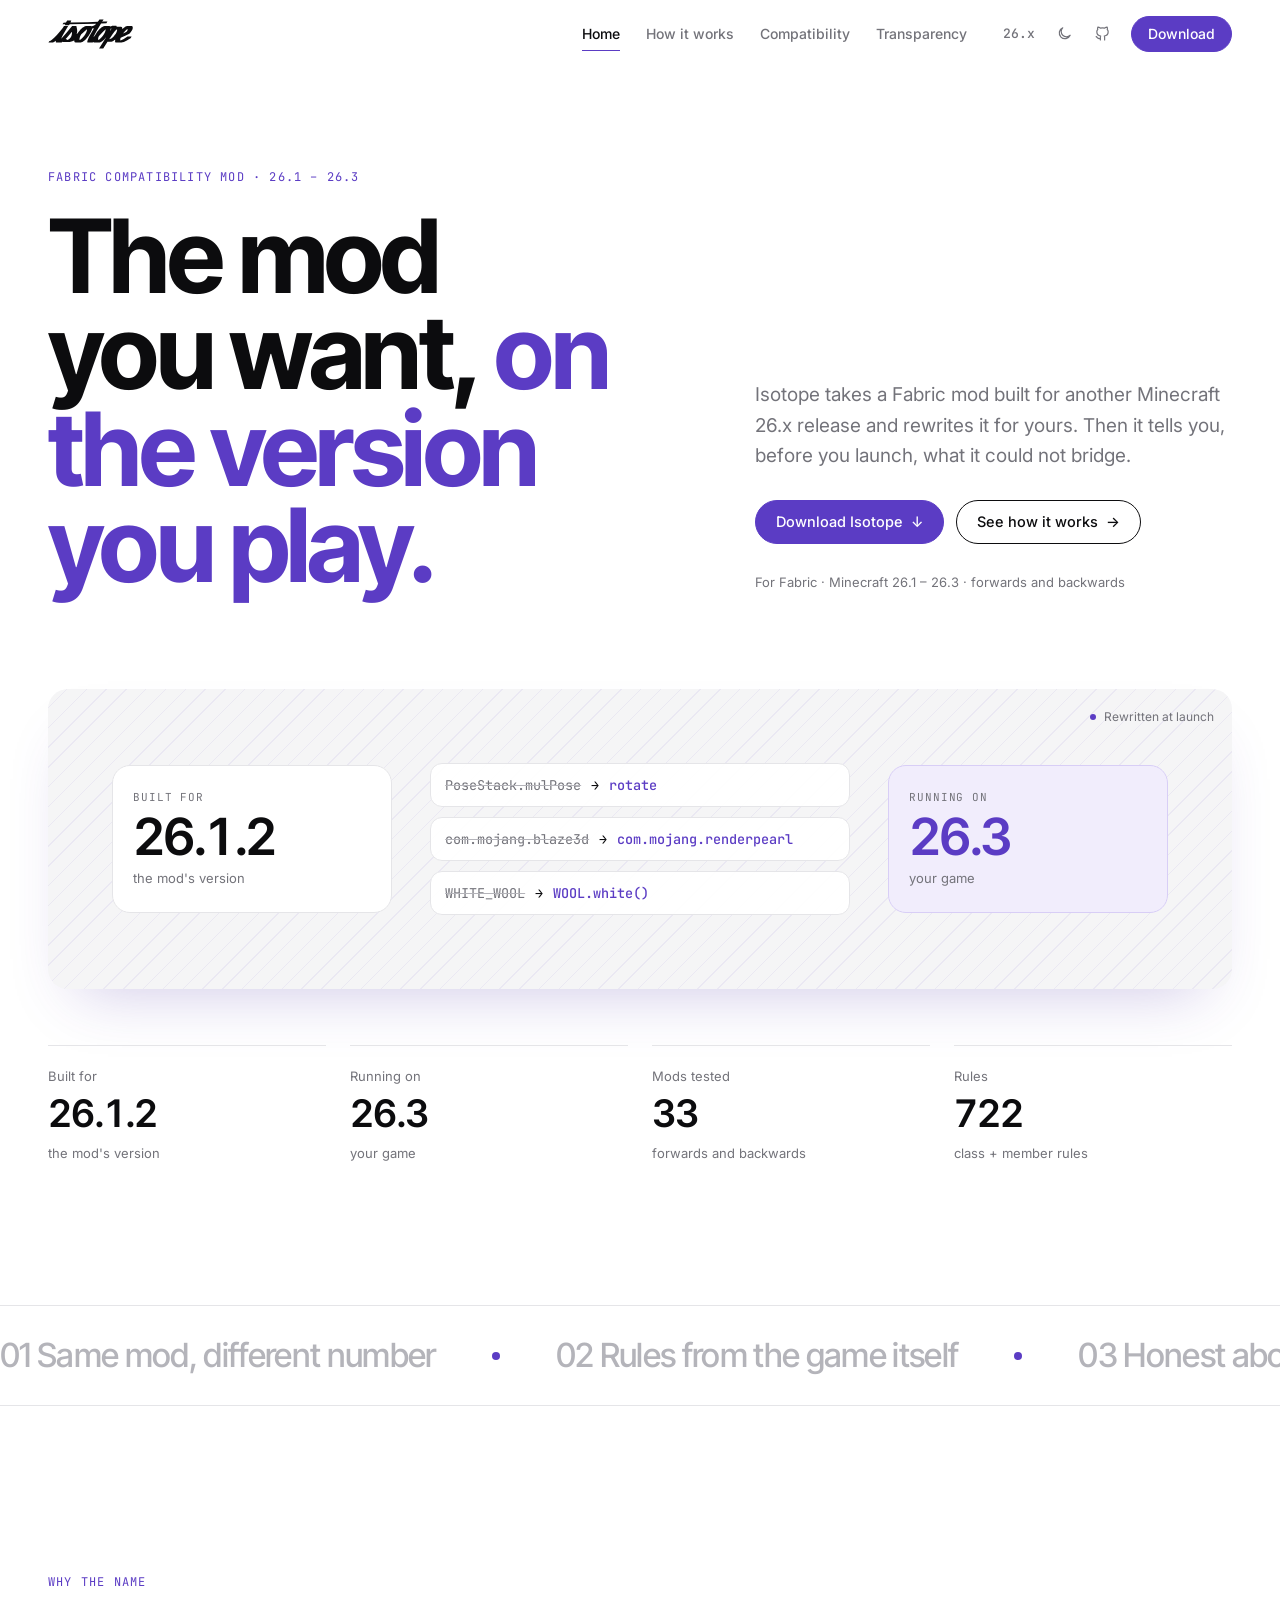
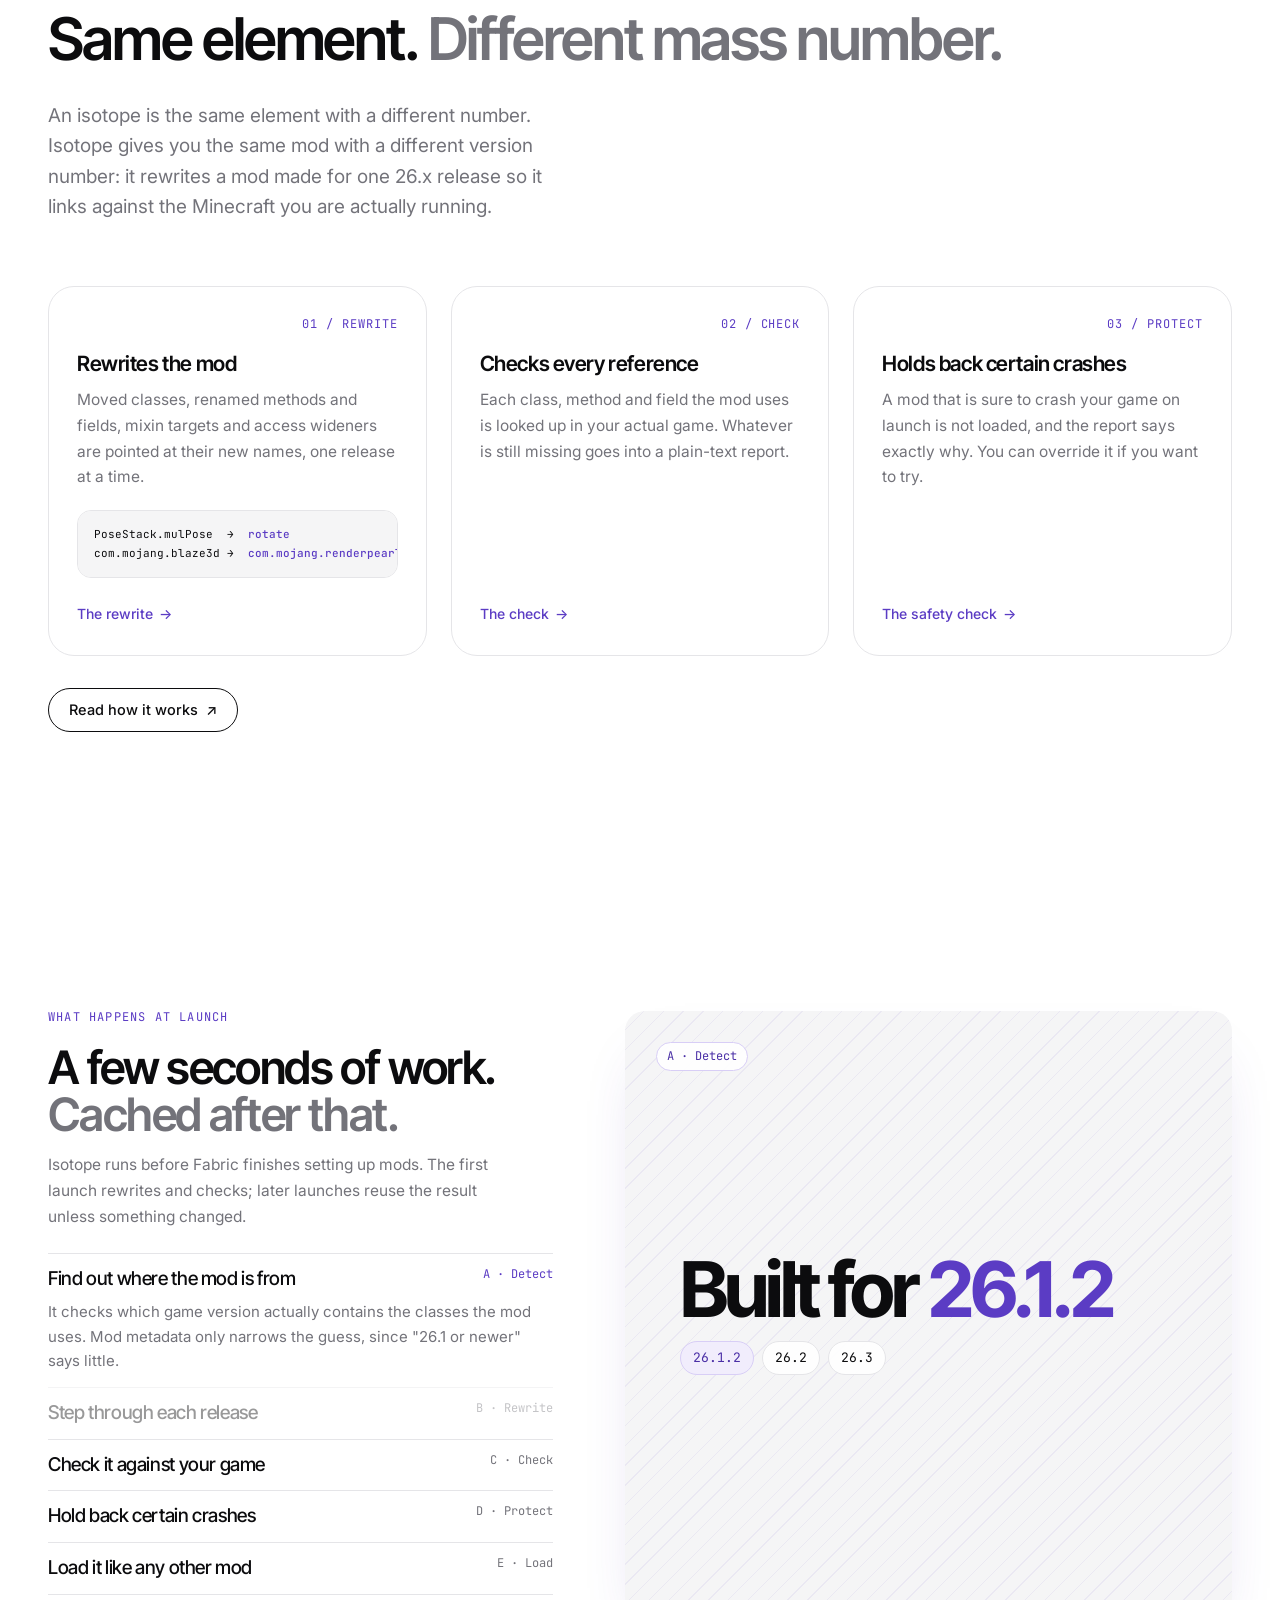
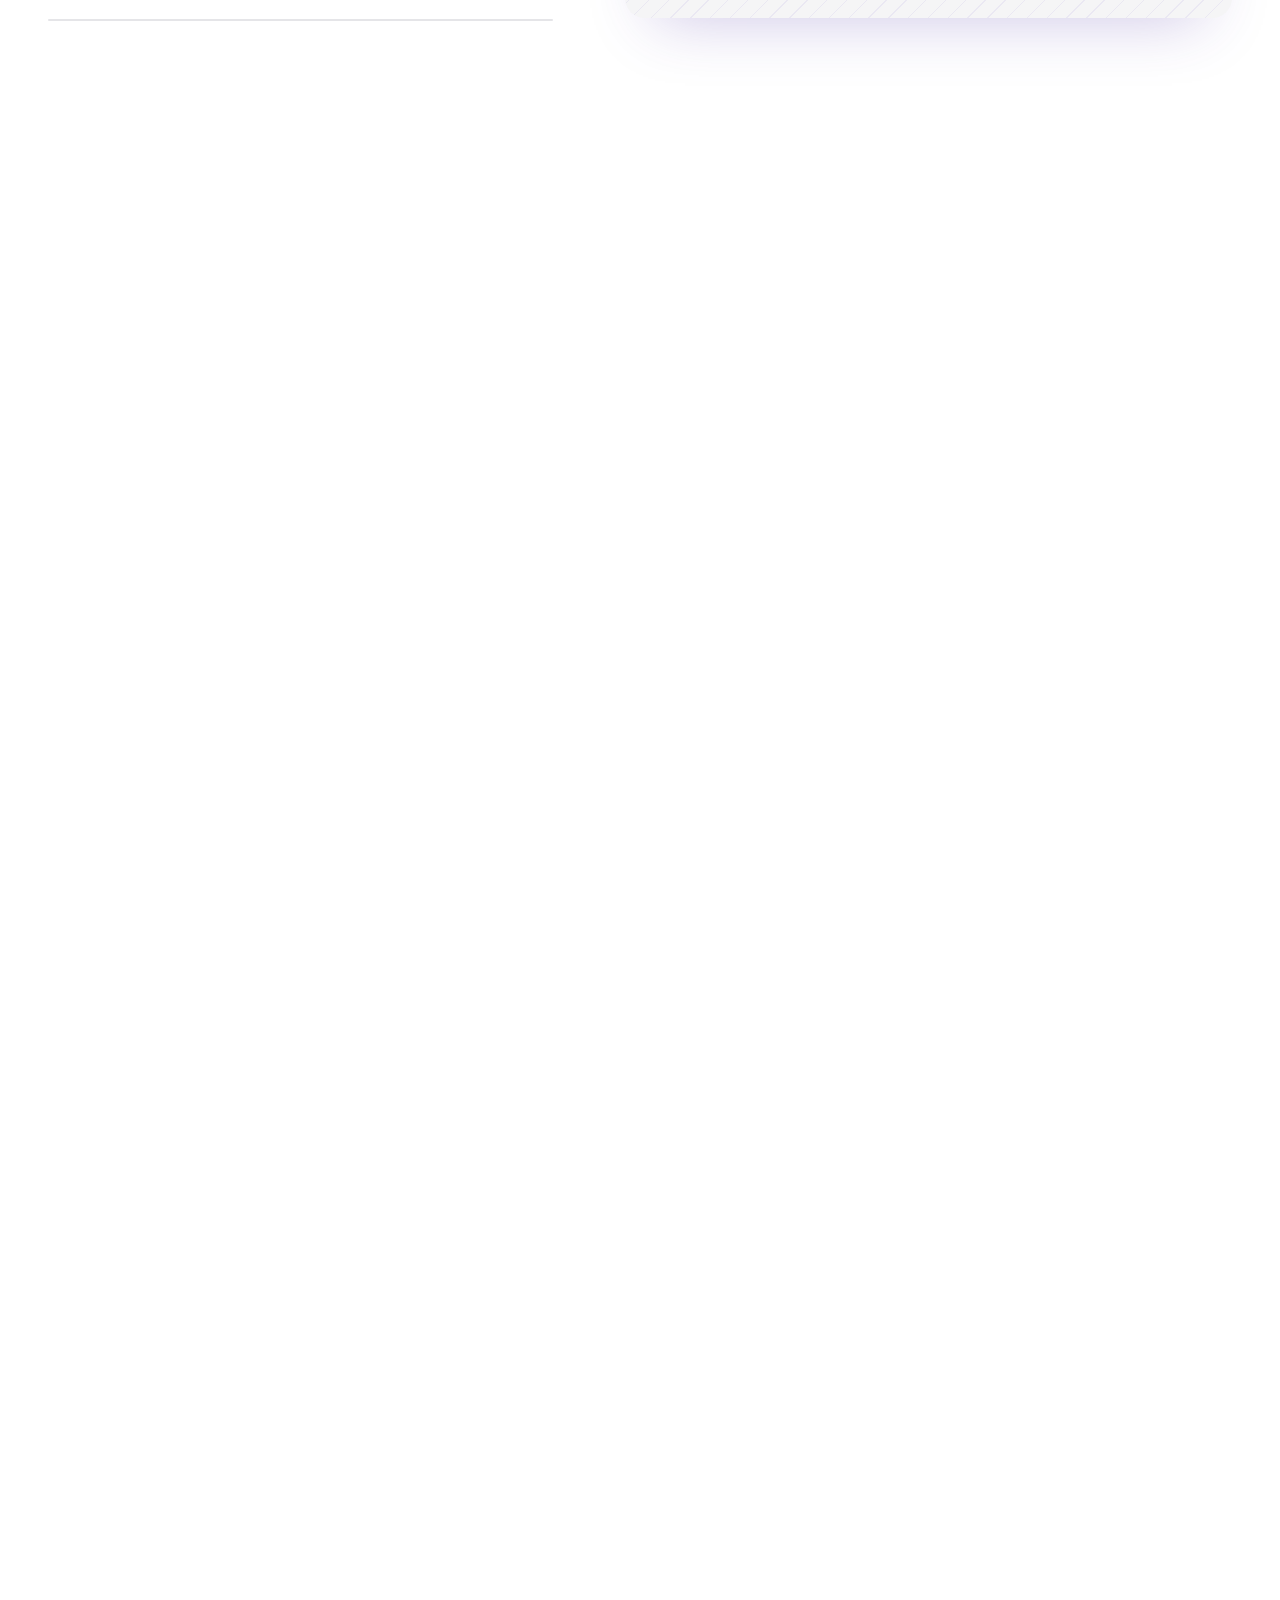
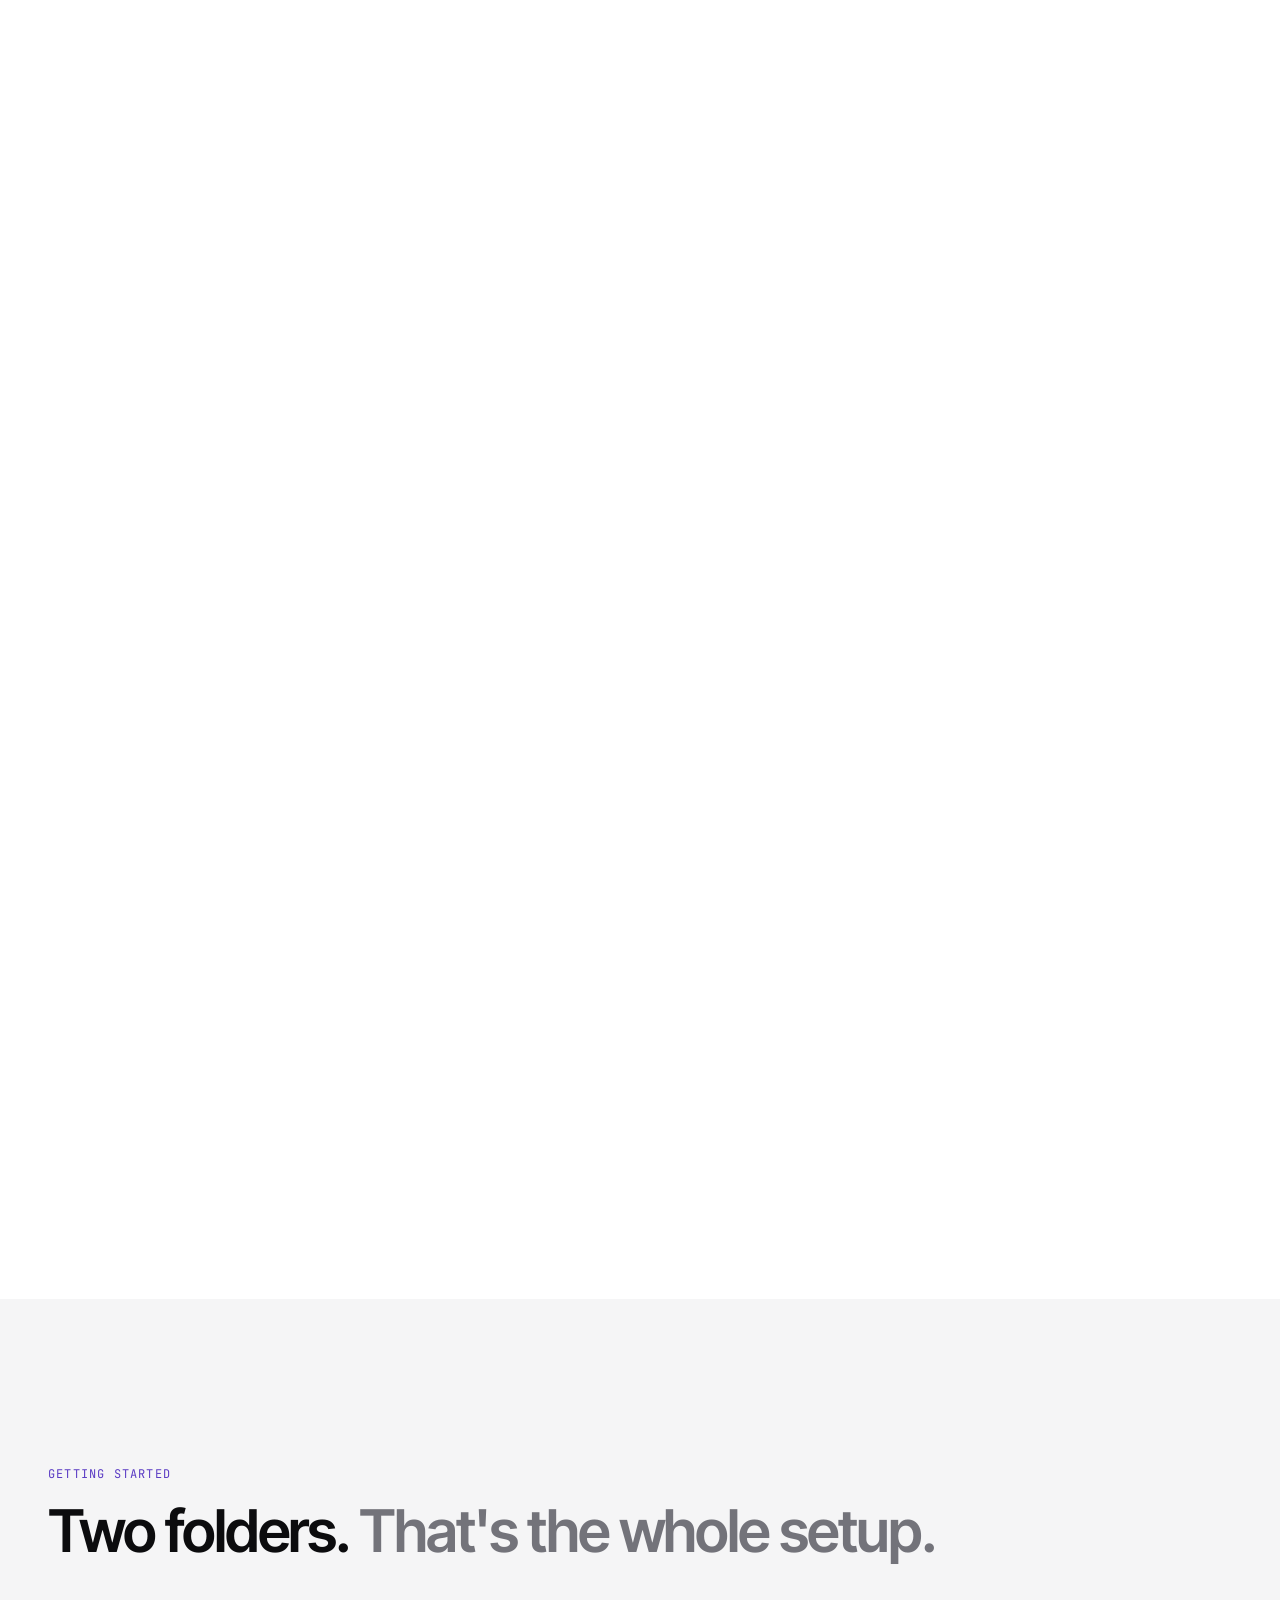
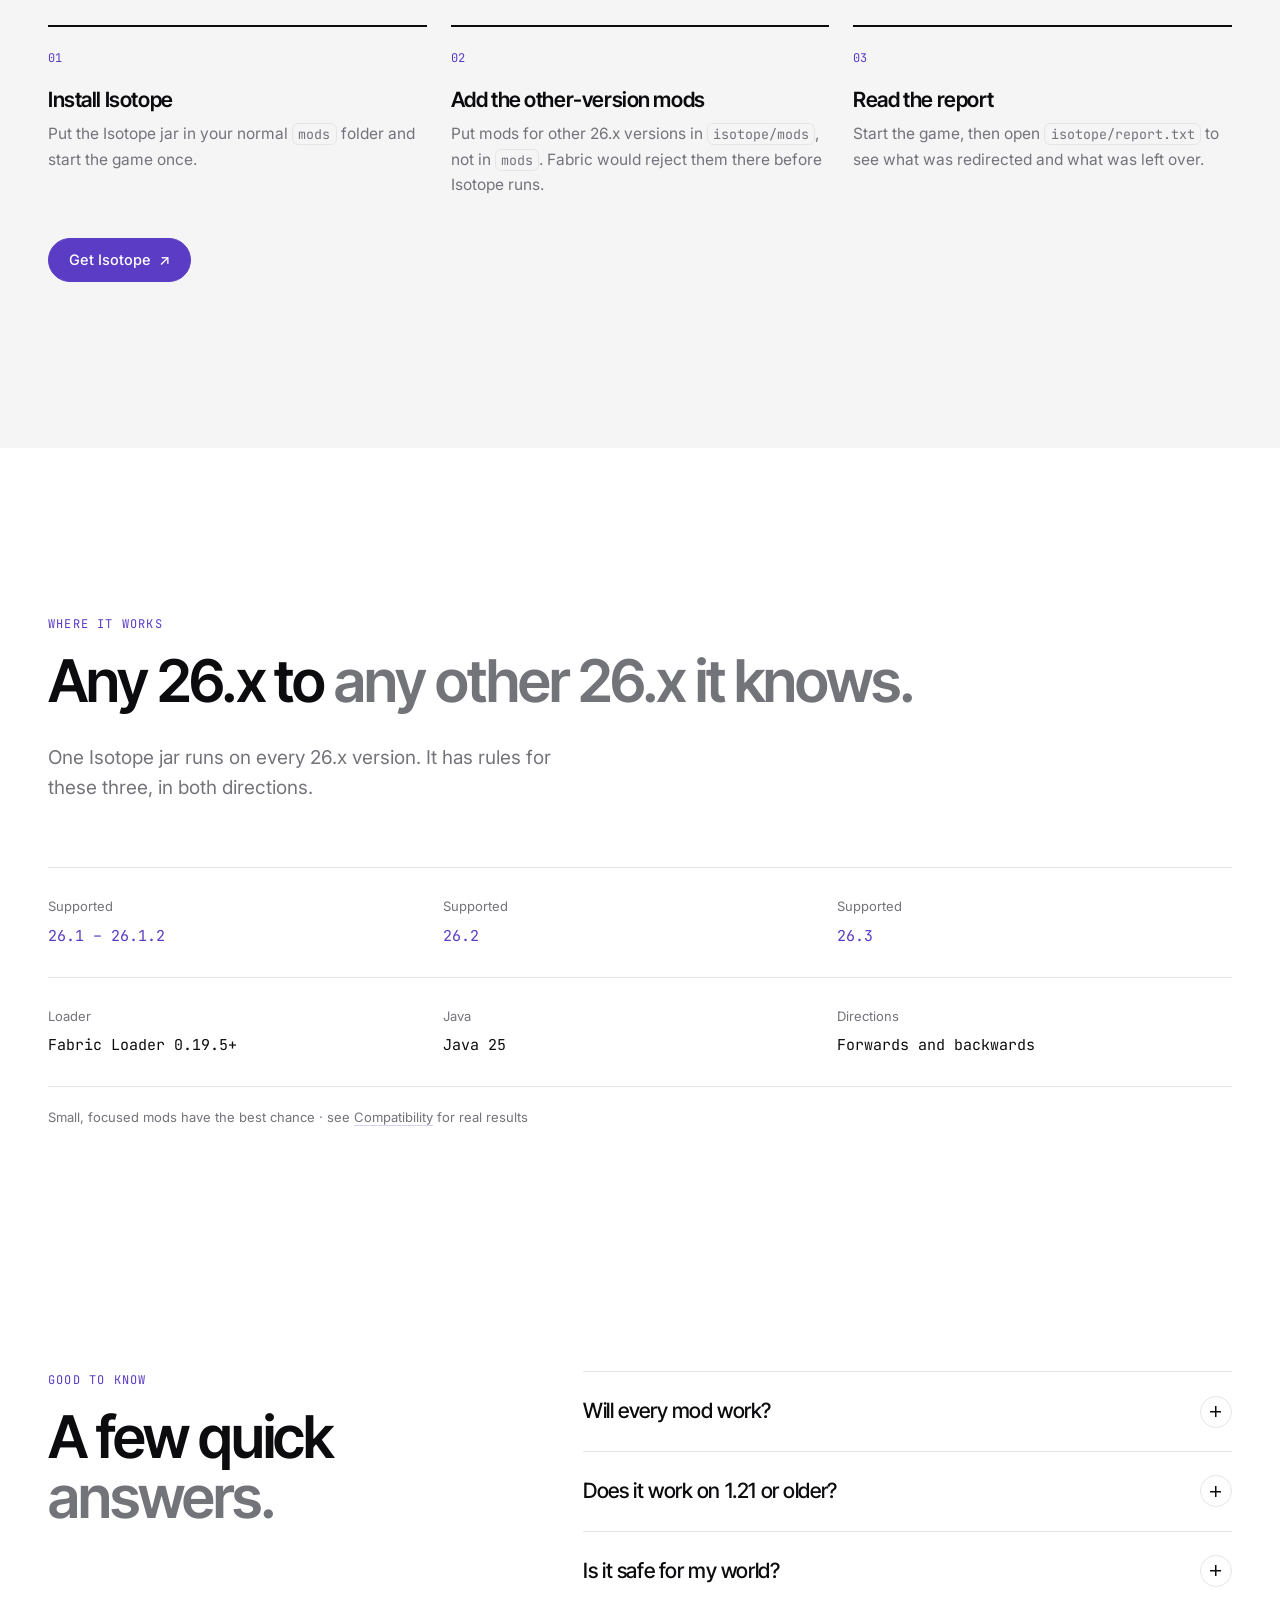
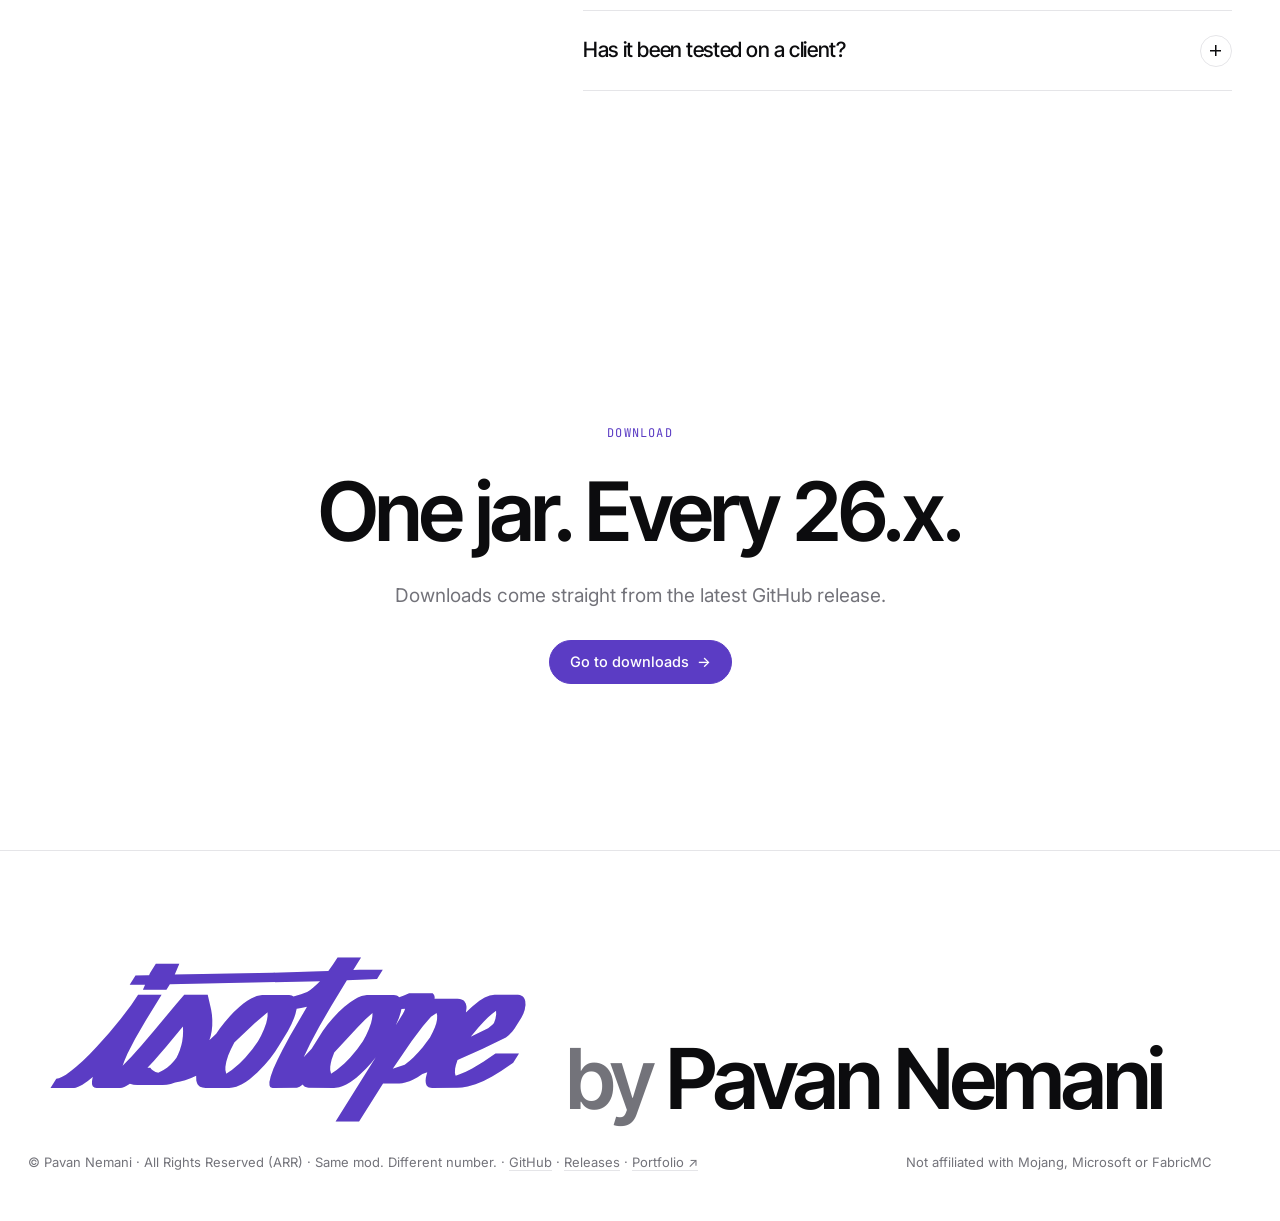
==== commit cb4c61a6: "Rebuild the site in the Mouse 33 design with a one-piece wordmark Every page (home, how it works, co" ====
--- a/index.html
+++ b/index.html
@@ -2,135 +2,208 @@
 <html lang="en">
 <head>
 <meta charset="utf-8">
-<meta name="viewport" content="width=device-width, initial-scale=1">
+<meta name="viewport" content="width=device-width, initial-scale=1, viewport-fit=cover">
+<title>Isotope</title>
 <meta name="description" content="Isotope runs Fabric mods built for a different Minecraft 26.x version by rewriting them for the version you play.">
-<meta name="theme-color" content="#0c0c0a">
-<title>Isotope</title>
-<link rel="icon" href="assets/isotope-icon.png">
+<meta name="theme-color" content="#FFFFFF" media="(prefers-color-scheme: light)">
+<meta name="theme-color" content="#111111" media="(prefers-color-scheme: dark)">
+<link rel="icon" href="favicon.svg" type="image/svg+xml">
+<link rel="apple-touch-icon" href="apple-touch-icon.png">
+<meta property="og:type" content="website">
+<meta property="og:site_name" content="Isotope">
+<meta property="og:title" content="Isotope: same mod, different number">
+<meta property="og:description" content="Isotope runs Fabric mods built for a different Minecraft 26.x version by rewriting them for the version you play.">
+<meta property="og:url" content="https://ophidianp.github.io/isotope/">
+<meta property="og:image" content="https://ophidianp.github.io/isotope/og.png">
+<meta property="og:image:width" content="1200">
+<meta property="og:image:height" content="630">
+<meta name="twitter:card" content="summary_large_image">
+<script>try{var t=localStorage.getItem("iso-theme");if(t)document.documentElement.dataset.theme=t;if(!sessionStorage.getItem("iso-pre")&&!matchMedia("(prefers-reduced-motion: reduce)").matches){document.documentElement.classList.add("preload");sessionStorage.setItem("iso-pre","1")}}catch(e){}</script>
 <link rel="preconnect" href="https://fonts.googleapis.com">
 <link rel="preconnect" href="https://fonts.gstatic.com" crossorigin>
-<link rel="stylesheet" href="https://fonts.googleapis.com/css2?family=Geist:wght@400;500;600&amp;family=Geist+Mono:wght@400;500&amp;family=Instrument+Serif:ital@0;1&amp;display=swap">
-<link rel="stylesheet" href="assets/liquid-glass.css?v=2">
-<link rel="stylesheet" href="assets/site.css?v=7">
-<script src="assets/liquid-glass.js?v=2" data-auto defer></script>
+<link rel="stylesheet" href="https://fonts.googleapis.com/css2?family=Inter:wght@400;500;600&amp;family=Inter+Tight:wght@500;600;700&amp;family=JetBrains+Mono:wght@400;500&amp;display=swap">
+<link rel="stylesheet" href="assets/site.css?v=8">
+<script src="assets/site.js?v=1" defer></script>
 </head>
 <body>
-<header class="header" data-glass="60">
-  <a class="name" href="index.html"><img src="assets/isotope-icon.png" alt="" width="22" height="22">Isotope</a>
-  <nav aria-label="Main">
-    <a href="index.html" aria-current="page">Home</a>
+<div class="pre" aria-hidden="true"><div class="pre-in">
+  <span class="lgs"><svg class="ghost"><use href="#iso"/></svg><svg class="fillp"><use href="#iso"/></svg></span>
+  <p>Same mod.<br>Different number.</p>
+</div></div>
+<svg width="0" height="0" style="position:absolute" aria-hidden="true">
+  <symbol id="iso" viewBox="-0.6 -0.6 114.48 40.3"><path fill="currentColor" d="M23.74,3.70 L23.51,4.21 L20.27,4.30 L18.89,6.50 L22.56,6.50 L22.04,7.70 L27.64,7.70 L28.46,6.40 L64.28,5.64 L63.48,6.46 L62.68,7.17 L61.87,7.79 L61.20,8.22 L59.77,8.75 L57.95,9.30 L57.53,9.07 L56.88,8.92 L50.48,8.92 L49.19,9.20 L47.85,9.79 L46.94,10.33 L46.01,10.98 L45.09,11.72 L43.72,12.99 L42.83,13.92 L41.54,15.42 L40.33,17.00 L39.52,18.17 L37.88,19.74 L38.20,18.69 L38.45,17.45 L38.57,16.25 L38.58,14.82 L38.50,13.73 L38.31,12.44 L37.49,8.90 L31.89,8.90 L29.85,11.24 L24.58,17.61 L21.69,21.01 L19.24,23.73 L17.19,25.80 L17.65,24.54 L18.34,22.96 L20.18,19.40 L22.71,15.03 L26.49,8.90 L20.89,8.90 L19.22,11.38 L16.77,14.62 L13.97,18.00 L11.02,21.30 L9.33,23.05 L7.68,24.66 L6.12,26.07 L5.02,26.97 L3.68,27.94 L2.79,28.46 L2.02,28.79 L1.38,28.90 L0.00,31.10 L5.60,31.10 L6.01,31.05 L6.74,30.79 L7.60,30.33 L8.89,29.44 L10.07,28.49 L9.88,29.55 L9.90,30.21 L10.08,30.69 L10.45,31.00 L11.00,31.10 L16.60,31.10 L17.06,31.04 L17.58,30.87 L18.14,30.60 L18.93,30.10 L19.81,30.33 L20.69,30.42 L26.75,30.43 L27.69,30.35 L28.66,30.15 L29.70,29.80 L30.93,29.56 L32.10,29.25 L33.55,28.74 L34.74,28.22 L34.77,29.36 L34.94,29.95 L35.07,30.21 L35.44,30.63 L35.68,30.80 L36.27,31.02 L37.00,31.10 L42.60,31.10 L43.43,31.02 L44.30,30.80 L45.64,30.21 L46.55,29.67 L47.48,29.02 L49.32,27.45 L51.10,25.59 L52.37,24.06 L53.55,22.46 L54.61,20.83 L56.62,17.54 L57.45,15.94 L58.09,14.41 L58.41,13.45 L58.70,12.19 L59.75,12.06 L61.18,11.76 L57.11,18.74 L55.35,22.00 L54.15,24.38 L53.19,26.50 L52.53,28.30 L52.21,29.70 L52.23,30.46 L52.37,30.81 L52.48,30.94 L52.80,31.08 L53.00,31.10 L58.77,31.08 L59.42,30.81 L60.15,30.31 L60.44,30.63 L60.68,30.80 L61.27,31.02 L61.61,31.08 L67.60,31.10 L68.01,31.08 L68.86,30.93 L69.74,30.63 L70.64,30.21 L71.55,29.67 L72.94,28.66 L73.86,27.87 L75.22,26.55 L76.53,25.09 L77.57,23.79 L67.99,39.10 L73.59,39.10 L79.31,30.05 L83.20,30.05 L83.87,29.98 L84.59,29.83 L85.61,29.50 L86.41,29.15 L87.54,28.54 L88.69,27.77 L89.85,27.35 L89.52,28.66 L89.46,29.36 L89.51,29.95 L89.68,30.44 L89.82,30.63 L90.18,30.93 L90.42,31.02 L91.00,31.10 L97.04,31.09 L98.14,31.00 L99.49,30.76 L101.35,30.23 L103.28,29.43 L105.32,28.38 L107.47,27.08 L110.35,25.10 L111.73,22.90 L106.13,22.90 L103.25,24.88 L100.58,26.47 L99.06,27.23 L97.60,27.85 L96.64,28.19 L96.56,28.01 L96.45,27.47 L96.50,26.46 L96.67,25.67 L97.07,24.45 L103.08,21.76 L108.61,19.10 L109.34,18.51 L110.14,17.67 L110.68,16.94 L112.29,14.36 L112.77,13.39 L113.10,12.43 L113.28,11.34 L113.22,10.37 L113.09,9.95 L112.90,9.60 L112.65,9.30 L112.33,9.09 L111.95,8.95 L111.49,8.90 L105.89,8.90 L105.53,8.92 L104.77,9.07 L103.56,9.56 L102.29,10.33 L100.53,11.72 L99.07,13.12 L99.21,12.07 L99.20,11.62 L99.06,11.03 L98.70,10.44 L98.45,10.22 L98.00,9.99 L97.65,9.89 L97.06,9.84 L91.59,9.84 L91.62,9.47 L91.55,9.14 L91.40,8.84 L91.14,8.50 L85.54,8.50 L84.30,9.08 L83.17,9.48 L82.81,9.20 L82.53,9.07 L81.88,8.92 L75.48,8.92 L74.19,9.20 L73.30,9.56 L72.40,10.05 L71.48,10.64 L70.09,11.72 L68.72,12.99 L67.39,14.41 L66.12,15.94 L64.94,17.54 L62.28,21.75 L60.38,23.80 L62.00,20.41 L64.08,16.54 L66.88,11.70 L70.68,5.44 L77.87,5.10 L79.24,2.90 L73.64,2.90 L72.20,2.98 L74.06,0.00 L68.46,0.00 L67.37,1.67 L66.26,3.24 L52.98,3.62 L29.63,4.08 L30.72,1.50 L25.12,1.50ZM24.68,24.61 L27.57,21.28 L31.57,16.46 L31.62,17.58 L31.57,18.75 L31.42,19.95 L31.22,20.89 L30.82,22.17 L30.42,23.16 L30.05,23.92 L29.50,24.64 L28.68,25.53 L27.79,26.28 L26.86,26.91 L25.70,27.51 L25.02,27.28 L24.45,26.97 L24.07,26.66 L23.80,26.30 L23.11,26.30ZM41.71,26.08 L41.93,24.81 L42.37,23.39 L43.02,21.86 L43.83,20.29 L48.68,15.70 L51.77,13.04 L51.78,13.92 L51.66,14.75 L51.44,15.65 L50.92,17.11 L50.22,18.67 L49.50,20.00 L48.14,21.86 L46.44,23.88 L45.09,25.25 L43.25,26.82 L41.91,27.73 L41.70,26.82ZM81.62,26.51 L86.10,19.97 L88.84,16.33 L90.74,14.10 L92.08,13.21 L92.22,13.82 L92.19,14.79 L92.01,15.67 L91.66,16.69 L91.15,17.85 L90.51,19.05 L88.78,21.39 L87.84,22.49 L86.60,23.77 L85.68,24.61 L84.48,25.56ZM66.71,26.08 L66.83,25.25 L67.05,24.35 L67.66,22.68 L73.30,16.57 L75.11,14.75 L76.79,13.21 L76.78,13.92 L76.66,14.75 L76.44,15.65 L75.92,17.11 L75.22,18.67 L74.50,20.00 L73.14,21.86 L71.44,23.88 L70.09,25.25 L68.25,26.82 L66.91,27.73 L66.70,26.82ZM83.54,12.99 L83.69,12.25 L84.58,12.22 L84.39,12.74 L84.05,13.40 L82.32,16.21 L83.09,14.41ZM102.10,16.61 L103.42,15.19 L104.31,14.33 L105.19,13.54 L106.26,12.71 L106.30,13.54 L106.12,14.63 L105.77,15.64 L105.46,15.99 L104.38,16.90 L100.22,18.92Z"/></symbol>
+</svg>
+
+<header class="hdr" id="hdr">
+  <div class="wrap">
+    <a class="logo lgs" href="index.html" aria-label="Isotope, home"><svg class="base" aria-hidden="true"><use href="#iso"/></svg><svg class="fillp" aria-hidden="true"><use href="#iso"/></svg></a>
+    <nav class="nav" aria-label="Main">
+      <a href="index.html" class="on" aria-current="page">Home</a>
+      <a href="how-it-works.html">How it works</a>
+      <a href="compatibility.html">Compatibility</a>
+      <a href="transparency.html">Transparency</a>
+    </nav>
+    <div class="tools">
+      <span class="kbd">26.x</span>
+      <button class="ib" id="theme" type="button" aria-label="Switch light or dark mode">
+        <svg class="moon" viewBox="0 0 24 24" fill="none" stroke="currentColor" stroke-width="1.7" stroke-linecap="round" stroke-linejoin="round"><path d="M20 14.5A8 8 0 1 1 9.5 4a6.5 6.5 0 0 0 10.5 10.5z"/></svg>
+        <svg class="sun" viewBox="0 0 24 24" fill="none" stroke="currentColor" stroke-width="1.7" stroke-linecap="round"><circle cx="12" cy="12" r="4"/><path d="M12 2v2M12 20v2M4.9 4.9l1.4 1.4M17.7 17.7l1.4 1.4M2 12h2M20 12h2M4.9 19.1l1.4-1.4M17.7 6.3l1.4-1.4"/></svg>
+      </button>
+      <a class="ib gh" href="https://github.com/ophidianp/isotope" aria-label="Isotope on GitHub"><svg viewBox="0 0 24 24" fill="none" stroke="currentColor" stroke-width="1.7" stroke-linecap="round" stroke-linejoin="round"><path d="M9 19c-4 1.3-4-2-6-2.5m12 4.5v-3.5c0-1 .1-1.4-.5-2 2.8-.3 5.5-1.4 5.5-6a4.6 4.6 0 0 0-1.3-3.2 4.2 4.2 0 0 0-.1-3.2s-1.1-.3-3.5 1.3a12 12 0 0 0-6.2 0C6.5 2.8 5.4 3.1 5.4 3.1a4.2 4.2 0 0 0-.1 3.2A4.6 4.6 0 0 0 4 9.5c0 4.6 2.7 5.7 5.5 6-.6.6-.6 1.2-.5 2V21"/></svg></a>
+      <a class="pill sm ac" href="downloads.html">Download</a>
+      <button class="ib menu" id="menu" type="button" aria-label="Open menu" aria-expanded="false" aria-controls="mnav">
+        <svg class="bars" viewBox="0 0 24 24" fill="none" stroke="currentColor" stroke-width="1.7" stroke-linecap="round"><path d="M4 8h16M4 16h16"/></svg>
+        <svg class="x" viewBox="0 0 24 24" fill="none" stroke="currentColor" stroke-width="1.7" stroke-linecap="round"><path d="M6 6l12 12M18 6L6 18"/></svg>
+      </button>
+    </div>
+  </div>
+  <nav class="mnav" id="mnav" aria-label="Main, mobile">
+    <a href="index.html" class="on" aria-current="page">Home</a>
     <a href="how-it-works.html">How it works</a>
     <a href="compatibility.html">Compatibility</a>
     <a href="transparency.html">Transparency</a>
-    <a class="cta-link" href="downloads.html">Download</a>
+    <a href="downloads.html">Download</a>
   </nav>
 </header>
 
 <main>
-<section class="wrap hero">
-<span class="badge">Fabric compatibility mod · <b>26.1 – 26.3</b></span>
-<h1>The mod you want,<br><em>on the version you play.</em></h1>
-<p class="lead">Isotope takes a Fabric mod built for another Minecraft 26.x release and rewrites it for yours. Then it tells you, before you launch, what it could not bridge.</p>
-<div class="actions"><a class="btn primary" href="downloads.html">Download Isotope ↓</a><a class="btn" href="how-it-works.html">See how it works →</a></div>
-<p class="fine">For Fabric · Minecraft 26.1 – 26.3 · forwards and backwards</p>
-<div style="margin-top:56px"><div class="stats">
-<div class="stat"><span>Built for</span><b>26.1.2</b><small>the mod's version</small></div>
-<div class="stat"><span>Running on</span><b>26.3</b><small>your game</small></div>
-<div class="stat"><span>Mods tested</span><b>33</b><small>forwards and backwards</small></div>
-<div class="stat"><span>Rules</span><b>722</b><small>class + member rules</small></div>
-</div>
-</div></section>
-<section class="wrap" style="padding-top:14px">
-<div class="grid ">
-<article class="card "><p class="label">01</p><h3>Same mod, different number</h3><p></p></article>
-<article class="card "><p class="label">02</p><h3>Rules from the game itself</h3><p></p></article>
-<article class="card "><p class="label">03</p><h3>Honest about what breaks</h3><p></p></article>
-</div>
-</section>
-<section class="wrap section">
-<div class="section-head"><p class="eyebrow">Why the name</p>
-<h2>Same element. <em>Different mass number.</em></h2>
-<p>An isotope is the same element with a different number. Isotope gives you the same mod with a different version number: it rewrites a mod made for one 26.x release so it links against the Minecraft you are actually running.</p>
-</div>
-<div class="grid two">
-<article class="card tall"><p class="label">01 / Rewrite</p><p class="serif">Rewrites the mod</p><p>Moved classes, renamed methods and fields, mixin targets and access wideners are pointed at their new names, one release at a time.</p><pre style="margin-top:18px">PoseStack.mulPose  →  <b>rotate</b>
-com.mojang.blaze3d →  <b>com.mojang.renderpearl</b></pre><a class="more" href="how-it-works.html#rewrite">The rewrite →</a></article>
-<article class="card "><p class="label">02 / Check</p><h3>Checks every reference</h3><p>Each class, method and field the mod uses is looked up in your actual game. Whatever is still missing goes into a plain-text report.</p><a class="more" href="how-it-works.html#check">The check →</a></article>
-<article class="card "><p class="label">03 / Protect</p><h3>Holds back certain crashes</h3><p>A mod that is sure to crash your game on launch is not loaded, and the report says exactly why. You can override it if you want to try.</p><a class="more" href="how-it-works.html#protect">The safety check →</a></article>
-</div>
-<p style="margin-top:22px"><a class="btn" href="how-it-works.html">Read how it works ↗</a></p>
-</section>
-<section class="wrap section split">
-<div class="section-head"><p class="eyebrow">What happens at launch</p>
-<h2>A few seconds of work. <em>Cached after that.</em></h2>
-<p>Isotope runs before Fabric finishes setting up mods. The first launch rewrites and checks; later launches reuse the result unless something changed.</p>
-</div>
-<div class="rows">
-<div class="row"><p class="label">A · Detect</p><div><h3>Find out where the mod is from</h3><p>It checks which game version actually contains the classes the mod uses. Mod metadata only narrows the guess, since "26.1 or newer" says little.</p></div></div>
-<div class="row"><p class="label">B · Rewrite</p><div><h3>Step through each release</h3><p>A 26.1.2 mod on 26.3 goes through 26.2 first. Each step has its own table of moves and renames, worked out from Mojang's jars.</p></div></div>
-<div class="row"><p class="label">C · Check</p><div><h3>Check it against your game</h3><p>Every reference is resolved the way Java would resolve it. Anything missing is listed with the classes that use it.</p></div></div>
-<div class="row"><p class="label">D · Protect</p><div><h3>Hold back certain crashes</h3><p>If a class can no longer load, or the mod's initializer needs something that is gone, the mod stays out and the report says why.</p></div></div>
-<div class="row"><p class="label">E · Load</p><div><h3>Load it like any other mod</h3><p>The rewritten copy is registered with Fabric as a normal mod. Your original jar is never touched.</p></div></div>
-</div>
-</section>
-<section class="wrap section">
-<div class="section-head"><p class="eyebrow">Getting started</p>
-<h2>Two folders. <em>That's the whole setup.</em></h2>
-</div>
-<ol class="steps">
-<li><h3>Install Isotope</h3><p>Put the Isotope jar in your normal <code>mods</code> folder and start the game once.</p></li>
-<li><h3>Add the other-version mods</h3><p>Put mods for other 26.x versions in <code>isotope/mods</code>, not in <code>mods</code>. Fabric would reject them there before Isotope runs.</p></li>
-<li><h3>Read the report</h3><p>Start the game, then open <code>isotope/report.txt</code> to see what was redirected and what was left over.</p></li>
-</ol>
-<p style="margin-top:22px"><a class="btn" href="downloads.html">Get Isotope ↗</a></p>
-</section>
-<section class="wrap section split">
-<div class="section-head"><p class="eyebrow">Where it works</p>
-<h2>Any 26.x to <em>any other 26.x it knows.</em></h2>
-<p>One Isotope jar runs on every 26.x version. It has rules for these three, in both directions.</p>
-</div>
-<article class="card "><p class="label">Supported</p><p>Small, focused mods have the best chance · see <a href="compatibility.html">Compatibility</a> for real results</p><ul class="tags"><li class="on">26.1 – 26.1.2</li><li class="on">26.2</li><li class="on">26.3</li><li>Fabric Loader 0.19.5+</li><li>Java 25</li></ul></article></section>
-<section class="wrap section split" style="align-items:start">
-<div class="section-head"><p class="eyebrow">Good to know</p>
-<h2>A few quick <em>answers.</em></h2>
-</div>
-<div class="faq">
-<details><summary>Will every mod work?</summary><p>No. Many changes between releases are redesigns, not renames. 26.3 rewrote world generation and loot, for example, and no rename can bridge that. Isotope reports those and holds back mods that are certain to crash. In our test of real 26.1.x mods, 7 now load (counting the owo-lib library), 3 are being fixed, and 3 are held back.</p></details>
-<details><summary>Does it work on 1.21 or older?</summary><p>No. Before 26.1, Minecraft was obfuscated and mods used a different toolchain, so it is out of scope. For older versions, look at Retromod.</p></details>
-<details><summary>Is it safe for my world?</summary><p>Isotope never edits your original jars, and it keeps out mods it knows will crash. A loaded mod can still misbehave where the game changed underneath it, so back up worlds you care about before trying a rewritten mod.</p></details>
-<details><summary>Has it been tested on a client?</summary><p>Not yet. It has been tested on a 26.3 dedicated server. Client-only parts of rewritten mods (rendering, screens) are rewritten and checked the same way, but have not been run in a real client.</p></details>
-</div>
-</section>
-<section class="wrap"><div class="cta">
-<h2>One jar. <em>Every 26.x.</em></h2>
-<p>Downloads come straight from the latest GitHub release.</p>
-<div class="actions"><a class="btn primary" href="downloads.html">Go to downloads →</a></div>
-</div></section>
+  <section class="hero" id="top">
+    <div class="wrap">
+      <div class="hero-grid">
+        <div>
+          <div class="eyebrow in">Fabric compatibility mod · 26.1 – 26.3</div>
+          <h1 class="in d1" style="margin-top:22px">The mod you want, <em>on the version you play.</em></h1>
+        </div>
+        <div class="hero-side">
+          <p class="lede in d2">Isotope takes a Fabric mod built for another Minecraft 26.x release and rewrites it for yours. Then it tells you, before you launch, what it could not bridge.</p>
+          <div class="cta in d3"><a class="pill ac" href="downloads.html">Download Isotope <span class="ar dn">↓</span></a><a class="pill" href="how-it-works.html">See how it works <span class="ar">→</span></a></div>
+          <p class="fine in d3">For Fabric · Minecraft 26.1 – 26.3 · forwards and backwards</p>
+        </div>
+      </div>
+      <div class="ph stage zoom" aria-label="A mod built for 26.1.2, rewritten to run on 26.3">
+        <span class="hint"><i></i>Rewritten at launch</span>
+        <div class="jar"><small>Built for</small><b>26.1.2</b><span class="fine">the mod's version</span></div>
+        <div class="lines" aria-hidden="true">
+          <div><s>PoseStack.mulPose</s><span>→</span><b>rotate</b></div>
+          <div><s>com.mojang.blaze3d</s><span>→</span><b>com.mojang.renderpearl</b></div>
+          <div><s>WHITE_WOOL</s><span>→</span><b>WOOL.white()</b></div>
+        </div>
+        <div class="jar to"><small>Running on</small><b>26.3</b><span class="fine">your game</span></div>
+      </div>
+      <div class="ticks">
+        <div class="rv"><span class="k">Built for</span><b>26.1.2</b><span>the mod's version</span></div>
+        <div class="rv d1"><span class="k">Running on</span><b>26.3</b><span>your game</span></div>
+        <div class="rv d2"><span class="k">Mods tested</span><b>33</b><span>forwards and backwards</span></div>
+        <div class="rv d3"><span class="k">Rules</span><b>722</b><span>class + member rules</span></div>
+      </div>
+    </div>
+    <div class="marq" aria-label="Same mod, different number. Rules from the game itself. Honest about what breaks."><div class="track" aria-hidden="true">
+      <span>01 Same mod, different number</span><span>02 Rules from the game itself</span><span>03 Honest about what breaks</span><span>26.1 – 26.3</span><span>Forwards and backwards</span>
+      <span>01 Same mod, different number</span><span>02 Rules from the game itself</span><span>03 Honest about what breaks</span><span>26.1 – 26.3</span><span>Forwards and backwards</span>
+    </div></div>
+  </section>
+
+  <section class="blk" id="name">
+    <div class="wrap">
+      <div class="blk-head">
+        <div><div class="eyebrow rv">Why the name</div><h2 class="rv d1">Same element. <em>Different mass number.</em></h2></div>
+        <p class="lede rv d2">An isotope is the same element with a different number. Isotope gives you the same mod with a different version number: it rewrites a mod made for one 26.x release so it links against the Minecraft you are actually running.</p>
+      </div>
+      <div class="cards">
+        <article class="card rv"><div class="num">01 / Rewrite</div><h3>Rewrites the mod</h3><p>Moved classes, renamed methods and fields, mixin targets and access wideners are pointed at their new names, one release at a time.</p><pre>PoseStack.mulPose  →  <b>rotate</b>
+com.mojang.blaze3d →  <b>com.mojang.renderpearl</b></pre><a class="more" href="how-it-works.html#rewrite">The rewrite <span class="ar">→</span></a></article>
+        <article class="card rv d1"><div class="num">02 / Check</div><h3>Checks every reference</h3><p>Each class, method and field the mod uses is looked up in your actual game. Whatever is still missing goes into a plain-text report.</p><a class="more" href="how-it-works.html#check">The check <span class="ar">→</span></a></article>
+        <article class="card rv d2"><div class="num">03 / Protect</div><h3>Holds back certain crashes</h3><p>A mod that is sure to crash your game on launch is not loaded, and the report says exactly why. You can override it if you want to try.</p><a class="more" href="how-it-works.html#protect">The safety check <span class="ar">→</span></a></article>
+      </div>
+      <p class="rv" style="margin-top:32px"><a class="pill" href="how-it-works.html">Read how it works <span class="ar">↗</span></a></p>
+    </div>
+  </section>
+
+  <section class="tear" id="launch">
+    <div class="pin"><div class="wrap grid">
+      <div>
+        <div class="eyebrow">What happens at launch</div>
+        <h2 style="margin-top:18px">A few seconds of work. <em>Cached after that.</em></h2>
+        <p class="sub">Isotope runs before Fabric finishes setting up mods. The first launch rewrites and checks; later launches reuse the result unless something changed.</p>
+        <ol class="steps" id="steps">
+          <li class="on" data-label="A · Detect"><div class="t">Find out where the mod is from <small>A · Detect</small></div><p>It checks which game version actually contains the classes the mod uses. Mod metadata only narrows the guess, since "26.1 or newer" says little.</p></li>
+          <li data-label="B · Rewrite"><div class="t">Step through each release <small>B · Rewrite</small></div><p>A 26.1.2 mod on 26.3 goes through 26.2 first. Each step has its own table of moves and renames, worked out from Mojang's jars.</p></li>
+          <li data-label="C · Check"><div class="t">Check it against your game <small>C · Check</small></div><p>Every reference is resolved the way Java would resolve it. Anything missing is listed with the classes that use it.</p></li>
+          <li data-label="D · Protect"><div class="t">Hold back certain crashes <small>D · Protect</small></div><p>If a class can no longer load, or the mod's initializer needs something that is gone, the mod stays out and the report says why.</p></li>
+          <li data-label="E · Load"><div class="t">Load it like any other mod <small>E · Load</small></div><p>The rewritten copy is registered with Fabric as a normal mod. Your original jar is never touched.</p></li>
+        </ol>
+        <div class="bar"><i id="bar"></i></div>
+      </div>
+      <div class="ph tstage" id="tstage" aria-hidden="true">
+        <span class="lbl" id="tlbl">A · Detect</span>
+        <div class="layer on"><div class="big">Built for <b>26.1.2</b></div><div class="chips"><span class="on">26.1.2</span><span>26.2</span><span>26.3</span></div></div>
+        <div class="layer"><div class="chips"><span>26.1.2</span><span>→</span><span>26.2</span><span>→</span><span class="on">26.3</span></div><div class="term">PoseStack.mulPose  →  <b>rotate</b>
+com.mojang.blaze3d →  <b>com.mojang.renderpearl</b>
+WHITE_WOOL         →  <b>WOOL.white()</b></div></div>
+        <div class="layer"><div class="term">== carved_wood
+   built for Minecraft 26.1.2, running on 26.3
+   <span class="ok">33 references redirected</span>, 7 of 100 classes rewritten
+
+   <span class="warn">fails at startup - reached from the
+   mod's initializer (1)</span></div></div>
+        <div class="layer"><div class="big">Held <b>back.</b></div><div class="term">load-mods-with-fatal-problems=<b>false</b></div></div>
+        <div class="layer"><div class="big">Loaded<b>.</b></div><div class="chips"><span class="on">Registered with Fabric</span><span>Original jar untouched</span></div></div>
+      </div>
+    </div></div>
+  </section>
+
+  <section class="blk alt" id="start">
+    <div class="wrap">
+      <div class="blk-head">
+        <div><div class="eyebrow rv">Getting started</div><h2 class="rv d1">Two folders. <em>That's the whole setup.</em></h2></div>
+      </div>
+      <ol class="how">
+        <li class="rv"><h3>Install Isotope</h3><p>Put the Isotope jar in your normal <code>mods</code> folder and start the game once.</p></li>
+        <li class="rv d1"><h3>Add the other-version mods</h3><p>Put mods for other 26.x versions in <code>isotope/mods</code>, not in <code>mods</code>. Fabric would reject them there before Isotope runs.</p></li>
+        <li class="rv d2"><h3>Read the report</h3><p>Start the game, then open <code>isotope/report.txt</code> to see what was redirected and what was left over.</p></li>
+      </ol>
+      <p class="rv" style="margin-top:40px"><a class="pill ac" href="downloads.html">Get Isotope <span class="ar">↗</span></a></p>
+    </div>
+  </section>
+
+  <section class="blk" id="where">
+    <div class="wrap">
+      <div class="blk-head">
+        <div><div class="eyebrow rv">Where it works</div><h2 class="rv d1">Any 26.x to <em>any other 26.x it knows.</em></h2></div>
+        <p class="lede rv d2">One Isotope jar runs on every 26.x version. It has rules for these three, in both directions.</p>
+      </div>
+      <dl class="specgrid rv">
+        <div><dt>Supported</dt><dd class="on">26.1 – 26.1.2</dd></div><div><dt>Supported</dt><dd class="on">26.2</dd></div><div><dt>Supported</dt><dd class="on">26.3</dd></div>
+        <div><dt>Loader</dt><dd>Fabric Loader 0.19.5+</dd></div><div><dt>Java</dt><dd>Java 25</dd></div><div><dt>Directions</dt><dd>Forwards and backwards</dd></div>
+      </dl>
+      <p class="fine rv" style="margin-top:20px">Small, focused mods have the best chance · see <a href="compatibility.html">Compatibility</a> for real results</p>
+    </div>
+  </section>
+
+  <section class="blk tight" id="faq">
+    <div class="wrap split">
+      <div class="blk-head">
+        <div><div class="eyebrow rv">Good to know</div><h2 class="rv d1">A few quick <em>answers.</em></h2></div>
+      </div>
+      <div class="faq rv">
+        <details><summary>Will every mod work?</summary><p>No. Many changes between releases are redesigns, not renames. 26.3 rewrote world generation and loot, for example, and no rename can bridge that. Isotope reports those and holds back mods that are certain to crash. In our test of real 26.1.x mods, 7 now load (counting the owo-lib library), 3 are being fixed, and 3 are held back.</p></details>
+        <details><summary>Does it work on 1.21 or older?</summary><p>No. Before 26.1, Minecraft was obfuscated and mods used a different toolchain, so it is out of scope. For older versions, look at Retromod.</p></details>
+        <details><summary>Is it safe for my world?</summary><p>Isotope never edits your original jars, and it keeps out mods it knows will crash. A loaded mod can still misbehave where the game changed underneath it, so back up worlds you care about before trying a rewritten mod.</p></details>
+        <details><summary>Has it been tested on a client?</summary><p>Not yet. It has been tested on a 26.3 dedicated server. Client-only parts of rewritten mods (rendering, screens) are rewritten and checked the same way, but have not been run in a real client.</p></details>
+      </div>
+    </div>
+  </section>
+
+  <section class="blk">
+    <div class="wrap close">
+      <div class="eyebrow rv">Download</div>
+      <h2 class="rv d1">One jar. Every 26.x.</h2>
+      <p class="lede rv d2">Downloads come straight from the latest GitHub release.</p>
+      <div class="cta rv d3" style="justify-content:center"><a class="pill ac" href="downloads.html">Go to downloads <span class="ar">→</span></a></div>
+    </div>
+  </section>
 </main>
 
-<script>
-/* FAQ: slide each answer open and closed instead of snapping */
-document.querySelectorAll(".faq details").forEach((d) => {
-  const ans = d.querySelector(":scope > :not(summary)");
-  let anim = null;
-  d.querySelector("summary").addEventListener("click", (e) => {
-    if (!ans || matchMedia("(prefers-reduced-motion: reduce)").matches) return;
-    e.preventDefault();
-    const opening = !d.open || d.classList.contains("closing");
-    const from = d.open ? ans.offsetHeight : 0;
-    if (anim) anim.cancel();
-    d.open = true;
-    d.classList.toggle("closing", !opening);
-    const to = opening ? ans.scrollHeight : 0;
-    anim = ans.animate([{ height: from + "px", opacity: opening ? 0 : 1 }, { height: to + "px", opacity: opening ? 1 : 0 }],
-      { duration: opening ? 340 : 260, easing: "cubic-bezier(0.2, 0.7, 0.2, 1)" });
-    anim.onfinish = () => { anim = null; if (!opening) { d.open = false; d.classList.remove("closing"); } };
-  });
-});
-</script>
-<footer>
-  <p class="made"><span>Made by</span> <a href="https://ophidianp.github.io/">Pavan Nemani</a></p>
-  <p class="fine">&copy; Pavan Nemani · All Rights Reserved (ARR) · Same mod. Different number. · <a href="https://github.com/ophidianp/isotope">GitHub</a> <a href="https://github.com/ophidianp/isotope/releases">Releases</a> <a href="https://ophidianp.github.io/">Portfolio ↗</a></p>
-</footer>
+<footer><div class="wrap foot-logo"><span class="lgs" role="img" aria-label="Isotope"><svg class="ghost"><use href="#iso"/></svg><svg class="fillp"><use href="#iso"/></svg></span><p class="foot-by">by <a href="https://ophidianp.github.io/">Pavan Nemani</a></p></div><div class="wrap fine"><span>&copy; Pavan Nemani · All Rights Reserved (ARR) · Same mod. Different number. · <a href="https://github.com/ophidianp/isotope">GitHub</a> · <a href="https://github.com/ophidianp/isotope/releases">Releases</a> · <a href="https://ophidianp.github.io/">Portfolio ↗</a></span><span>Not affiliated with Mojang, Microsoft or FabricMC</span></div></footer>
 </body>
 </html>
--- a/assets/site.css
+++ b/assets/site.css
@@ -1,236 +1,329 @@
-/* Isotope website. Dark, warm and editorial: big serif headlines with one italic accent
-   word, small mono labels, bordered dark cards and ruled rows (inspired by mnemoai.web.app).
-   The header is the only liquid-glass surface (liquid-glass.css + .js). Fonts: Instrument
-   Serif (headlines), Geist (text), Geist Mono (labels and code), loaded in each page's head. */
-
-:root {
-  color-scheme: dark;
-  --accent: #b79cf0;
-  --accent-ink: #0b0b09;
-  --bg: #111111; /* plain dark grey, no accent tint */
-  --surface: #181818;
-  --surface-2: #1f1f1f;
-  --line: rgba(242, 239, 230, 0.08);
-  --line-2: rgba(242, 239, 230, 0.15);
-  --text: #f2efe6;
-  --muted: #a19d90;
-  --faint: #6f6c63;
-  --ok: #8fe3a8;
-  --warn: #ffbf73;
-  --serif: "Instrument Serif", Georgia, serif;
-  --sans: "Geist", -apple-system, system-ui, "Segoe UI", sans-serif;
-  --mono: "Geist Mono", ui-monospace, "SF Mono", Menlo, Consolas, monospace;
-  --wrap: 1080px;
-  /* liquid glass (header only) */
-  --g-tint: rgba(12, 12, 10, 0.55);
-  --g-edge: rgba(255, 255, 255, 0.08);
-  --g-edge-dark: rgba(0, 0, 0, 0.5);
-  --lens-bg: rgba(255, 255, 255, 0.08);
-}
-
-* { box-sizing: border-box; }
-html { -webkit-text-size-adjust: 100%; scroll-padding-top: 96px; }
-body { margin: 0; background: var(--bg); color: var(--text); font: 16px/1.6 var(--sans); -webkit-font-smoothing: antialiased; }
-a { color: inherit; text-underline-offset: 3px; }
-img { max-width: 100%; height: auto; }
-::selection { background: var(--accent); color: var(--accent-ink); }
-:focus-visible { outline: 2px solid var(--accent); outline-offset: 2px; }
-code, kbd, pre { font-family: var(--mono); }
-code { padding: 0.12em 0.45em; border: 1px solid var(--line); border-radius: 5px; background: var(--surface-2); font-size: 0.86em; }
-kbd { padding: 0.08em 0.45em; border: 1px solid var(--line-2); border-bottom-width: 2px; border-radius: 5px; background: var(--surface-2); font-size: 0.82em; white-space: nowrap; }
-[hidden] { display: none !important; }
-.wrap { width: min(var(--wrap), 100% - 48px); margin-inline: auto; }
-
-/* ---------- header: the one glass element ---------- */
-.header {
-  position: sticky; top: 14px; z-index: 20;
-  display: flex; flex-wrap: wrap; align-items: center; gap: 8px 26px;
-  width: min(var(--wrap) + 32px, 100% - 24px); margin: 14px auto 0;
-  padding: 10px 12px 10px 18px; border-radius: 14px;
-}
-.header .name { display: flex; align-items: center; gap: 10px; margin-right: auto; font-size: 17px; font-weight: 600; letter-spacing: -0.3px; text-decoration: none; }
-.header .name img { width: 22px; height: 22px; border-radius: 6px; }
-.header nav { display: flex; flex-wrap: wrap; align-items: center; gap: 4px 22px; }
-.header nav a { color: var(--muted); font-size: 14px; text-decoration: none; }
-.header nav a:hover, .header nav a[aria-current="page"] { color: var(--text); }
-.header .cta-link { padding: 7px 14px; border: 1px solid var(--line-2); border-radius: 8px; color: var(--text); font-size: 14px; font-weight: 500; text-decoration: none; }
-.header .cta-link:hover { border-color: var(--muted); }
-
-/* ---------- type ---------- */
-h1, h2 { margin: 0; font-family: var(--serif); font-weight: 400; }
-h1 { font-size: clamp(56px, 10vw, 128px); line-height: 0.95; letter-spacing: -0.035em; }
-h2 { font-size: clamp(40px, 5.4vw, 66px); line-height: 1.02; letter-spacing: -0.02em; }
-h1 em, h2 em, .serif em { color: var(--accent); font-style: italic; }
-h3 { margin: 0 0 8px; font-size: 17px; font-weight: 600; letter-spacing: -0.2px; line-height: 1.35; }
-p { margin: 0 0 16px; }
-.lead { max-width: 580px; color: var(--muted); font-size: 19px; }
-.muted { color: var(--muted); }
-.eyebrow { margin: 0 0 18px; color: var(--accent); font: 500 12px/1.2 var(--mono); letter-spacing: 0.08em; text-transform: uppercase; }
-.fine { color: var(--faint); font: 12.5px/1.6 var(--mono); }
-
-/* ---------- hero ---------- */
-.hero { padding: clamp(72px, 10vw, 124px) 0 0; }
-.hero h1 { margin: 26px 0 28px; }
-.badge { display: inline-flex; align-items: center; gap: 10px; padding: 7px 14px; border: 1px solid var(--line-2); border-radius: 999px; background: var(--surface); color: var(--muted); font: 12px var(--mono); }
-.badge::before { content: ""; width: 7px; height: 7px; border-radius: 50%; background: var(--accent); box-shadow: 0 0 10px var(--accent); }
-.badge b { color: var(--text); font-weight: 500; }
-.actions { display: flex; flex-wrap: wrap; gap: 10px; margin-top: 32px; }
-.hero .fine { margin-top: 18px; }
-.btn {
-  display: inline-flex; align-items: center; gap: 8px; padding: 11px 18px;
-  border: 1px solid var(--line-2); border-radius: 10px; background: none; color: var(--text);
-  font: 500 15px var(--sans); text-decoration: none; cursor: pointer;
-}
-.btn:hover { border-color: var(--muted); }
-.btn.primary { border-color: var(--accent); background: var(--accent); color: var(--accent-ink); font-weight: 600; }
-.btn.primary:hover { filter: brightness(1.08); }
-.btn[aria-pressed="true"] { border-color: var(--accent); color: var(--accent); }
-.btn[aria-disabled="true"] { opacity: 0.5; pointer-events: none; }
-
-/* command card */
-.cmd { max-width: 640px; margin-top: 36px; border: 1px solid var(--line-2); border-radius: 12px; background: var(--surface); overflow: hidden; }
-.cmd-tabs { display: flex; gap: 20px; padding: 0 16px; border-bottom: 1px solid var(--line); color: var(--muted); font-size: 13px; }
-.cmd-tabs span { padding: 11px 0; }
-.cmd-tabs span:first-child { color: var(--text); box-shadow: inset 0 -2px var(--accent); }
-.cmd-line { display: flex; align-items: center; gap: 12px; padding: 14px 16px 10px; font: 13.5px var(--mono); }
-.cmd-line > span { color: var(--accent); }
-.cmd-line code { flex: 1; padding: 0; border: 0; background: none; font-size: inherit; white-space: nowrap; overflow-x: auto; }
-.cmd-line button { flex: none; padding: 6px 12px; border: 0; border-radius: 6px; background: var(--accent); color: var(--accent-ink); font: 600 12px var(--sans); cursor: pointer; }
-.cmd-hint { padding: 0 16px 14px; color: var(--faint); font-size: 12.5px; }
-
-/* ---------- sections ---------- */
-.section { padding-top: clamp(96px, 12vw, 150px); }
-.section-head { max-width: 720px; margin-bottom: 44px; }
-.section-head > p:not(.eyebrow) { margin: 22px 0 0; color: var(--muted); font-size: 17px; }
-.split { display: grid; grid-template-columns: minmax(0, 1fr) minmax(0, 1fr); gap: clamp(32px, 6vw, 80px); align-items: center; }
-.split .section-head { margin-bottom: 0; }
+/* Isotope website. Same design as the Mouse 33 site (ophidianp.github.io/mouse33): floating
+   header that never hides, oversized hero, scroll reveals (.rv), a pinned "launch" stage,
+   spec grid, cards that lift on hover, pill buttons, mono eyebrows, light + dark with a toggle.
+   Isotope keeps its own violet accent. Fonts: Inter, Inter Tight (display), JetBrains Mono. */
+:root{
+  --bg:#FFFFFF; --bg-2:#F5F5F6; --bg-3:#ECECEF; --line:#E5E5E8; --ink:#0C0C0E; --mute:#73737A; --faint:#B4B4BA;
+  --ac:#5B3CC4; --ac-ink:#4A2FA6; --ac-soft:#F1EDFC; --ac-line:#D8CEF6; --on-ac:#FFFFFF;
+  --ok:#17803D; --ok-soft:#E6F5EC; --warn:#A65A00; --warn-soft:#FDF0E1;
+  --hdr:rgba(255,255,255,.78); --tag:rgba(255,255,255,.92); --shadow:0 30px 60px -30px rgba(74,47,166,.28);
+  --f-ui:"Inter",-apple-system,"Helvetica Neue",Helvetica,Arial,sans-serif;
+  --f-disp:"Inter Tight","Inter",-apple-system,"Helvetica Neue",Arial,sans-serif;
+  --f-mono:"JetBrains Mono",ui-monospace,"SF Mono",Consolas,monospace;
+  --wrap:1240px; --r:20px; --ease:cubic-bezier(.2,.7,.1,1);
+  color-scheme:light;
+}
+@media (prefers-color-scheme:dark){:root:not([data-theme="light"]){
+  --bg:#111111; --bg-2:#181818; --bg-3:#202020; --line:#272727; --ink:#F2F2F3; --mute:#9A9AA0; --faint:#55555B;
+  --ac:#B79CF0; --ac-ink:#CDB8F7; --ac-soft:#1F1A2E; --ac-line:#3D3266; --on-ac:#111111;
+  --ok:#8FE3A8; --ok-soft:#14261A; --warn:#FFBF73; --warn-soft:#2A1F12;
+  --hdr:rgba(17,17,17,.72); --tag:rgba(24,24,24,.92); --shadow:0 30px 60px -30px rgba(0,0,0,.75); color-scheme:dark}}
+:root[data-theme="dark"]{
+  --bg:#111111; --bg-2:#181818; --bg-3:#202020; --line:#272727; --ink:#F2F2F3; --mute:#9A9AA0; --faint:#55555B;
+  --ac:#B79CF0; --ac-ink:#CDB8F7; --ac-soft:#1F1A2E; --ac-line:#3D3266; --on-ac:#111111;
+  --ok:#8FE3A8; --ok-soft:#14261A; --warn:#FFBF73; --warn-soft:#2A1F12;
+  --hdr:rgba(17,17,17,.72); --tag:rgba(24,24,24,.92); --shadow:0 30px 60px -30px rgba(0,0,0,.75); color-scheme:dark}
+*{box-sizing:border-box}
+html{scroll-behavior:smooth;scroll-padding-top:96px;-webkit-text-size-adjust:100%}
+body{margin:0;background:var(--bg);color:var(--ink);font-family:var(--f-ui);font-size:16px;line-height:1.65;-webkit-font-smoothing:antialiased;overflow-x:clip;transition:background .5s var(--ease),color .5s var(--ease)}
+a{color:inherit;text-decoration:none}
+p a,li a,.fine a,td a{text-decoration:underline;text-decoration-color:var(--ac-line);text-underline-offset:3px;transition:color .2s,text-decoration-color .2s}
+p a:hover,li a:hover,.fine a:hover{color:var(--ac);text-decoration-color:var(--ac)}
+button{font:inherit;color:inherit}
+img{max-width:100%;height:auto}
+::selection{background:var(--ac);color:var(--on-ac)}
+.wrap{max-width:var(--wrap);margin:0 auto;padding-left:max(28px,env(safe-area-inset-left,0px));padding-right:max(28px,env(safe-area-inset-right,0px))}
+@media (max-width:560px){.wrap{padding-left:max(18px,env(safe-area-inset-left,0px));padding-right:max(18px,env(safe-area-inset-right,0px))}}
+:focus-visible{outline:2px solid var(--ac);outline-offset:3px;border-radius:8px}
+code{font-family:var(--f-mono);font-size:.86em;background:var(--bg-2);border:1px solid var(--line);border-radius:6px;padding:.08em .4em;overflow-wrap:anywhere}
+
+/* header: transparent at the top, solid after scrolling, never hides */
+body::before{content:"";position:fixed;inset:0 0 auto;height:env(safe-area-inset-top,0px);z-index:31;background:var(--hdr)}
+.hdr{position:fixed;top:env(safe-area-inset-top,0px);left:0;right:0;z-index:30;height:68px;border-bottom:1px solid transparent;transition:background .35s var(--ease),border-color .35s var(--ease)}
+.hdr.solid,.hdr.open{background:var(--hdr);backdrop-filter:saturate(1.5) blur(16px);-webkit-backdrop-filter:saturate(1.5) blur(16px);border-bottom-color:var(--line)}
+.hdr>.wrap{height:100%;display:flex;align-items:center;gap:28px}
+/* logo: the one-piece "isotope" wordmark; violet sweeps across it on hover */
+.lgs{position:relative;display:block;aspect-ratio:114.48/40.3}
+.lgs svg{position:absolute;inset:0;width:100%;height:100%;display:block;overflow:visible}
+.lgs .fillp{color:var(--ac)}
+.logo{width:auto;height:30px;flex:none}
+.logo .base{color:var(--ink)}
+.logo .fillp{clip-path:inset(0 100% 0 0);transition:clip-path .7s var(--ease)}
+.logo:hover .fillp,.logo:focus-visible .fillp{clip-path:inset(0 0 0 0)}
+@keyframes wipe{from{clip-path:inset(0 100% 0 0)}to{clip-path:inset(0 0 0 0)}}
+@keyframes pre-up{from{opacity:0;transform:translateY(6px)}}
+.pre{position:fixed;inset:0;z-index:100;background:var(--bg);display:none;place-items:center;transition:opacity .55s var(--ease),visibility .55s}
+html.preload .pre{display:grid}
+html.pre-done .pre{opacity:0;visibility:hidden}
+.pre-in{display:grid;justify-items:center;gap:16px}
+.pre .lgs{width:170px}
+.pre .ghost{color:var(--bg-3)}
+.pre .fillp{animation:wipe 1.05s .1s var(--ease) both}
+.pre p{margin:0;font-size:13px;line-height:1.4;color:var(--mute);text-align:center;animation:pre-up .6s .25s var(--ease) both}
+.nav{display:flex;gap:26px;margin-left:auto}
+.nav a{font-size:14px;font-weight:500;color:var(--mute);padding:6px 0;position:relative;transition:color .2s}
+.nav a::after{content:"";position:absolute;left:0;right:0;bottom:0;height:1.5px;background:var(--ac);transform:scaleX(0);transform-origin:left;transition:transform .35s var(--ease)}
+.nav a:hover,.nav a.on{color:var(--ink)}
+.nav a.on::after,.nav a:hover::after{transform:scaleX(1)}
+.tools{display:flex;align-items:center;gap:4px}
+.ib{width:34px;height:34px;border-radius:999px;display:grid;place-items:center;color:var(--mute);background:transparent;border:0;cursor:pointer;transition:color .2s,background .2s}
+.ib:hover{color:var(--ink);background:var(--bg-2)}
+.ib svg{width:17px;height:17px}
+.ib .sun{display:none}
+:root[data-theme="dark"] .ib .sun{display:block} :root[data-theme="dark"] .ib .moon{display:none}
+@media (prefers-color-scheme:dark){:root:not([data-theme="light"]) .ib .sun{display:block}:root:not([data-theme="light"]) .ib .moon{display:none}}
+.kbd{font-size:13px;font-weight:500;color:var(--mute);padding:0 8px;font-family:var(--f-mono)}
+.menu{display:none}
+.menu .x{display:none} .hdr.open .menu .x{display:block} .hdr.open .menu .bars{display:none}
+.mnav{display:none}
+@media (max-width:880px){
+  .nav,.kbd{display:none}.tools{margin-left:auto}.menu{display:grid}
+  .mnav{display:flex;flex-direction:column;position:absolute;top:100%;left:0;right:0;background:var(--bg);box-shadow:var(--shadow);border-bottom:1px solid var(--line);padding:8px max(18px,env(safe-area-inset-left,0px)) 18px;clip-path:inset(0 0 100% 0);visibility:hidden;transition:clip-path .45s var(--ease),visibility .45s}
+  .hdr.open .mnav{clip-path:inset(0 0 0 0);visibility:visible}
+  .mnav a{font-family:var(--f-disp);font-size:24px;font-weight:600;letter-spacing:-.03em;padding:10px 0;border-bottom:1px solid var(--line);color:var(--mute)}
+  .mnav a:last-child{border-bottom:0}
+  .mnav a.on{color:var(--ink)}
+}
+@media (max-width:480px){.tools .gh{display:none}}
+
+/* pills */
+.pill{height:44px;padding:0 20px;border-radius:999px;border:1px solid var(--ink);font-size:14.5px;font-weight:500;display:inline-flex;align-items:center;gap:8px;background:transparent;color:var(--ink);cursor:pointer;white-space:nowrap;text-decoration:none;transition:background .25s var(--ease),color .25s var(--ease),border-color .25s,transform .25s var(--ease)}
+.pill:hover{background:var(--ink);color:var(--bg)}
+.pill:active{transform:scale(.97)}
+.pill.sm{height:36px;padding:0 16px;font-size:14px}
+.pill.ac{background:var(--ac);border-color:var(--ac);color:var(--on-ac)}
+.pill.ac:hover{background:var(--ac-ink);border-color:var(--ac-ink)}
+.pill .ar{transition:transform .3s var(--ease)} .pill:hover .ar{transform:translateX(3px)}
+.pill .ar.dn{display:inline-block} .pill:hover .ar.dn{transform:translateY(2px)}
+.tools .pill{margin-left:8px}
+
+/* type */
+.eyebrow{font-family:var(--f-mono);font-size:12px;letter-spacing:.1em;text-transform:uppercase;color:var(--ac);line-height:1.5}
+h1,h2,h3{font-family:var(--f-disp);font-weight:600;letter-spacing:-.035em;text-wrap:balance;margin:0}
+h1{font-size:clamp(46px,8vw,120px);line-height:.94;font-weight:700}
+h2{font-size:clamp(34px,4.6vw,64px);line-height:1.02}
+h2 em{font-style:normal;color:var(--mute)}
+h3{font-size:21px;line-height:1.25;letter-spacing:-.02em}
+h1 em{font-style:normal;color:var(--ac)}
+.lede{font-size:19px;line-height:1.6;color:var(--mute);max-width:46ch;margin:0}
+.mute{color:var(--mute)}
+.fine{font-size:13px;color:var(--mute);margin:0}
+p{margin:0}
+
+/* reveal: visible at rest, scroll-driven polish where supported */
+.rv{transform:none;opacity:1}
+@supports (animation-timeline:view()){
+  @media (prefers-reduced-motion:no-preference){
+    .rv{animation:rise linear both;animation-timeline:view();animation-range:entry 0% entry 55%}
+    .rv.d1{animation-range:entry 6% entry 62%} .rv.d2{animation-range:entry 12% entry 70%} .rv.d3{animation-range:entry 18% entry 76%}
+    .zoom{animation:zoomin linear both;animation-timeline:view();animation-range:entry 0% cover 45%}
+  }
+}
+@keyframes rise{from{opacity:.35;transform:translateY(48px)}to{opacity:1;transform:none}}
+@keyframes zoomin{from{transform:scale(.92);border-radius:44px}to{transform:scale(1);border-radius:var(--r)}}
+@keyframes intro{from{opacity:0;transform:translateY(28px)}to{opacity:1;transform:none}}
+@media (prefers-reduced-motion:no-preference){
+  .in{animation:intro 1s var(--ease) both}.in.d1{animation-delay:.08s}.in.d2{animation-delay:.18s}.in.d3{animation-delay:.3s}
+  html.preload .in{animation-delay:1.4s}html.preload .in.d1{animation-delay:1.48s}html.preload .in.d2{animation-delay:1.58s}html.preload .in.d3{animation-delay:1.7s}
+}
+
+/* hero */
+.hero{padding-block:168px 0}
+.hero.short{padding-bottom:clamp(40px,6vw,72px)}
+.hero-grid{display:grid;grid-template-columns:minmax(0,1.35fr) minmax(0,1fr);gap:64px;align-items:end}
+.hero-grid>*{min-width:0}
+.hero-side{display:flex;flex-direction:column;gap:28px;align-items:flex-start}
+@media (max-width:900px){.hero-grid{grid-template-columns:1fr;gap:32px}.hero{padding-top:136px}}
+.cta{display:flex;gap:12px;flex-wrap:wrap}
+.ticks{display:grid;grid-template-columns:repeat(4,minmax(0,1fr));gap:24px;margin-top:56px}
+.ticks div{border-top:1px solid var(--line);padding-top:20px;min-width:0}
+.ticks .k{display:block;font-size:13px;color:var(--mute)}
+.ticks b{display:block;font-family:var(--f-disp);font-weight:600;font-size:clamp(26px,3vw,38px);letter-spacing:-.03em;font-variant-numeric:tabular-nums;line-height:1.2;margin:4px 0 2px}
+.ticks span{font-size:13px;color:var(--mute)}
+@media (max-width:720px){.ticks{grid-template-columns:repeat(2,minmax(0,1fr));gap:20px}}
+
+/* stage: the hero "rewrite" panel */
+.ph{position:relative;border-radius:var(--r);overflow:hidden;max-width:100%;
+  background:repeating-linear-gradient(135deg,transparent 0 13px,color-mix(in srgb,var(--ac) 7%,transparent) 13px 14px),var(--bg-2);transition:background .5s var(--ease)}
+.stage{margin-top:96px;min-height:300px;box-shadow:var(--shadow);display:grid;grid-template-columns:minmax(0,1fr) minmax(0,1.5fr) minmax(0,1fr);align-items:center;gap:clamp(16px,3vw,40px);padding:clamp(28px,5vw,64px)}
+.stage .hint{position:absolute;top:18px;right:18px;z-index:2;font-size:12px;color:var(--mute);display:flex;gap:8px;align-items:center}
+.stage .hint i{width:6px;height:6px;border-radius:50%;background:var(--ac);animation:pulse 2s infinite}
+@keyframes pulse{50%{opacity:.25}}
+.jar{background:var(--bg);border:1px solid var(--line);border-radius:18px;padding:22px 20px;display:flex;flex-direction:column;gap:4px}
+.jar small{font-family:var(--f-mono);font-size:11px;letter-spacing:.08em;text-transform:uppercase;color:var(--mute)}
+.jar b{font-family:var(--f-disp);font-size:clamp(30px,4vw,52px);font-weight:600;letter-spacing:-.04em;line-height:1.05;font-variant-numeric:tabular-nums}
+.jar.to{border-color:var(--ac-line);background:var(--ac-soft)}
+.jar.to b{color:var(--ac)}
+.lines{display:flex;flex-direction:column;gap:10px;font-family:var(--f-mono);font-size:clamp(11px,1.1vw,13.5px);min-width:0}
+.lines div{background:var(--tag);border:1px solid var(--line);border-radius:12px;padding:10px 14px;display:flex;flex-wrap:wrap;gap:4px 10px;align-items:baseline;overflow-wrap:anywhere}
+.lines s{color:var(--mute);text-decoration-color:var(--faint)}
+.lines b{color:var(--ac);font-weight:500}
+@media (prefers-reduced-motion:no-preference){
+  .lines div{animation:pre-up .8s var(--ease) both}
+  .lines div:nth-child(2){animation-delay:.12s}.lines div:nth-child(3){animation-delay:.24s}
+}
+@media (max-width:820px){.stage{grid-template-columns:1fr 1fr;margin-top:64px}.stage .lines{grid-column:1/-1;order:3}.stage .hint{position:static;grid-column:1/-1;order:-1}}
+
+/* marquee */
+.marq{margin-top:140px;border-block:1px solid var(--line);overflow:hidden;padding-block:22px}
+.marq .track{display:flex;gap:56px;width:max-content;animation:slide 40s linear infinite}
+.marq span{font-family:var(--f-disp);font-size:clamp(22px,2.6vw,34px);font-weight:500;letter-spacing:-.02em;white-space:nowrap;color:var(--faint);display:flex;align-items:center;gap:56px}
+.marq span::after{content:"";width:8px;height:8px;border-radius:50%;background:var(--ac)}
+@keyframes slide{to{transform:translateX(-50%)}}
+@media (prefers-reduced-motion:reduce){.marq .track{animation:none}}
+
+section.blk{padding-block:clamp(110px,13vw,190px)}
+section.blk.tight{padding-top:clamp(40px,6vw,80px)}
+section.blk.alt{background:var(--bg-2)}
+.blk-head{display:flex;justify-content:space-between;align-items:flex-end;gap:32px;margin-bottom:64px;flex-wrap:wrap}
+.blk-head>div{min-width:0;display:flex;flex-direction:column;gap:18px;max-width:100%}
+.blk-head .lede{max-width:42ch}
+
+/* pinned launch stage (home) */
+.tear{height:400vh;position:relative}
+.tear .pin{position:sticky;top:calc(env(safe-area-inset-top,0px) + 68px);height:calc(100vh - 68px - env(safe-area-inset-top,0px));min-height:600px;display:flex;align-items:center}
+.tear .grid{display:grid;grid-template-columns:minmax(0,5fr) minmax(0,6fr);gap:72px;align-items:center;width:100%}
+.tear .grid>*{min-width:0}
+.tear h2{font-size:clamp(30px,3.6vw,52px)}
+.tear .sub{margin-top:14px;color:var(--mute);max-width:44ch;font-size:15.5px}
+.steps{list-style:none;padding:0;margin:24px 0 0;display:flex;flex-direction:column}
+.steps li{padding:13px 0;border-top:1px solid var(--line);cursor:pointer;transition:opacity .4s var(--ease)}
+.steps li:last-child{border-bottom:1px solid var(--line)}
+.steps li .t{display:flex;justify-content:space-between;gap:16px;font-family:var(--f-disp);font-size:19px;font-weight:500;letter-spacing:-.02em;line-height:1.3}
+.steps li .t small{font-family:var(--f-mono);font-size:12px;color:var(--mute);font-weight:400;letter-spacing:0;white-space:nowrap}
+.steps li p{margin:0;max-height:0;overflow:hidden;color:var(--mute);font-size:15px;transition:max-height .6s var(--ease),margin .6s var(--ease)}
+.steps li:not(.on){opacity:.42}
+.steps li.on p{max-height:140px;margin-top:8px}
+.steps li.on .t small{color:var(--ac)}
+.bar{height:2px;background:var(--line);border-radius:2px;margin-top:24px;overflow:hidden}
+.bar i{display:block;height:100%;width:0;background:var(--ac);transition:width .15s linear}
+.tstage{aspect-ratio:1;box-shadow:var(--shadow);max-height:calc(100vh - 140px);margin-inline:auto;width:100%}
+.tstage .layer{position:absolute;inset:0;display:flex;flex-direction:column;justify-content:center;gap:14px;padding:9%;opacity:0;transform:scale(1.04);transition:opacity .5s var(--ease),transform .7s var(--ease)}
+.tstage .layer.on{opacity:1;transform:none}
+.tstage .big{font-family:var(--f-disp);font-weight:700;font-size:clamp(40px,6vw,92px);letter-spacing:-.05em;line-height:.95}
+.tstage .big b{color:var(--ac);font-weight:700}
+.tstage .term{font-family:var(--f-mono);font-size:clamp(11px,1.05vw,13.5px);line-height:1.7;background:var(--tag);border:1px solid var(--line);border-radius:14px;padding:16px 18px;white-space:pre-wrap;overflow-wrap:anywhere}
+.tstage .term b{color:var(--ac);font-weight:500}
+.tstage .term .ok{color:var(--ok)} .tstage .term .warn{color:var(--warn)}
+.tstage .lbl{position:absolute;top:5%;left:5%;z-index:2;font-size:12px;font-family:var(--f-mono);color:var(--ac-ink);background:var(--tag);border:1px solid var(--ac-line);border-radius:999px;padding:4px 10px}
+.tstage .layer .chips{display:flex;gap:8px;flex-wrap:wrap;align-items:center;font-family:var(--f-mono);font-size:13px}
+.tstage .layer .chips span{border:1px solid var(--line);background:var(--tag);border-radius:999px;padding:5px 12px}
+.tstage .layer .chips span.on{border-color:var(--ac-line);color:var(--ac-ink);background:var(--ac-soft)}
+@media (max-width:900px){
+  .tear{height:auto}.tear .pin{position:static;height:auto;min-height:0;padding-block:110px}
+  .tear .grid{grid-template-columns:1fr;gap:40px}.steps li{opacity:1!important;cursor:default}.steps li p{max-height:none;margin-top:8px}
+  .tstage{display:none}
+}
 
 /* cards */
-.grid { display: grid; grid-template-columns: repeat(3, minmax(0, 1fr)); gap: 14px; }
-.grid.two { grid-template-columns: repeat(2, minmax(0, 1fr)); }
-.grid.four { grid-template-columns: repeat(4, minmax(0, 1fr)); }
-.card { padding: 24px; border: 1px solid var(--line); border-radius: 16px; background: var(--surface); }
-.card.wide { grid-column: span 2; }
-.card.tall { grid-row: span 2; }
-.card .label { margin: 0 0 14px; color: var(--accent); font: 500 11.5px/1.2 var(--mono); letter-spacing: 0.08em; text-transform: uppercase; }
-.card p { margin: 0; color: var(--muted); font-size: 14.5px; line-height: 1.6; }
-.card p + p { margin-top: 10px; }
-.card .more { display: inline-block; margin-top: 16px; color: var(--accent); font-size: 14px; text-decoration: none; }
-.card .more:hover { text-decoration: underline; }
-.card .serif { margin: 0 0 12px; font: 400 34px/1.05 var(--serif); letter-spacing: -0.01em; }
-.tags { display: flex; flex-wrap: wrap; gap: 6px; margin: 16px 0 0; padding: 0; list-style: none; }
-.tags li { padding: 4px 10px; border: 1px solid var(--line-2); border-radius: 999px; color: var(--muted); font: 12px var(--mono); }
-.tags li.on { border-color: var(--accent); color: var(--accent); }
-.tags li.off { text-decoration: line-through; color: var(--faint); }
-
-/* ruled rows: a mono label on the left, content on the right */
-.rows { border-top: 1px solid var(--line-2); }
-.row { display: grid; grid-template-columns: 150px minmax(0, 1fr); gap: 24px; padding: 22px 0; border-bottom: 1px solid var(--line-2); }
-.row > .label { padding-top: 3px; color: var(--accent); font: 500 12px/1.4 var(--mono); letter-spacing: 0.08em; text-transform: uppercase; }
-.row h3 { margin: 0 0 4px; }
-.row p { margin: 0; color: var(--muted); font-size: 15px; }
-.row .meta { color: var(--faint); font: 12px var(--mono); }
-.row-items { display: grid; grid-template-columns: repeat(auto-fit, minmax(210px, 1fr)); gap: 18px 28px; }
-
-/* stats strip */
-.stats { display: grid; grid-template-columns: repeat(auto-fit, minmax(150px, 1fr)); border: 1px solid var(--line-2); border-radius: 14px; background: var(--surface); overflow: hidden; }
-.stat { padding: 18px 20px; border-right: 1px solid var(--line); }
-.stat:last-child { border-right: 0; }
-.stat > span { display: block; color: var(--faint); font: 500 11px var(--mono); letter-spacing: 0.08em; text-transform: uppercase; }
-.stat b { display: block; margin-top: 6px; font: 500 26px/1.2 var(--mono); letter-spacing: -0.02em; }
-.stat small { color: var(--muted); font: 12px var(--mono); }
-
-/* steps */
-.steps { display: grid; grid-template-columns: repeat(3, minmax(0, 1fr)); gap: 14px; margin: 0; padding: 0; list-style: none; counter-reset: step; }
-.steps li { padding: 22px; border: 1px solid var(--line); border-radius: 16px; background: var(--surface); counter-increment: step; }
-.steps li::before { content: counter(step, decimal-leading-zero); display: block; margin-bottom: 18px; color: var(--accent); font: 500 12px var(--mono); }
-.steps li p { margin: 0; color: var(--muted); font-size: 14.5px; }
-
-/* tables */
-.table-card { padding: 4px 22px 8px; border: 1px solid var(--line); border-radius: 16px; background: var(--surface); overflow-x: auto; }
-table { width: 100%; border-collapse: collapse; font-size: 14.5px; }
-th, td { padding: 12px 16px 12px 0; border-bottom: 1px solid var(--line); text-align: left; vertical-align: top; }
-tr:last-child > * { border-bottom: 0; }
-thead th { color: var(--faint); font: 500 11px var(--mono); letter-spacing: 0.08em; text-transform: uppercase; border-bottom: 1px solid var(--line-2) !important; }
-tbody th { color: var(--muted); font-weight: 500; }
-td.num, th.num { text-align: right; font-family: var(--mono); font-variant-numeric: tabular-nums; white-space: nowrap; }
-th:last-child, td:last-child { padding-right: 0; }
-td small { display: block; color: var(--faint); font-size: 13px; }
-.pill { display: inline-block; padding: 2px 9px; border: 1px solid var(--line-2); border-radius: 999px; color: var(--muted); font: 12px var(--mono); white-space: nowrap; }
-.pill.ok { border-color: color-mix(in srgb, var(--ok) 45%, transparent); color: var(--ok); }
-.pill.warn { border-color: color-mix(in srgb, var(--warn) 45%, transparent); color: var(--warn); }
-
-/* code */
-pre { margin: 0; padding: 20px 22px; border: 1px solid var(--line); border-radius: 14px; background: var(--surface); color: var(--text); font-size: 13px; line-height: 1.7; overflow-x: auto; }
-pre b { color: var(--accent); font-weight: 500; }
+.cards{display:grid;grid-template-columns:repeat(3,minmax(0,1fr));gap:24px}
+.cards.two{grid-template-columns:repeat(2,minmax(0,1fr))}
+@media (max-width:960px){.cards{grid-template-columns:1fr!important}}
+.card{border:1px solid var(--line);border-radius:26px;padding:28px 28px 30px;display:flex;flex-direction:column;gap:10px;background:var(--bg);min-width:0;transition:border-color .35s var(--ease),transform .45s var(--ease),box-shadow .45s var(--ease)}
+.card:hover{border-color:var(--ac-line);transform:translateY(-6px);box-shadow:var(--shadow)}
+.card .num{font-family:var(--f-mono);font-size:12px;letter-spacing:.08em;text-transform:uppercase;color:var(--ac);margin-bottom:6px}
+.card p{color:var(--mute);font-size:15.5px}
+.card .stat{margin-top:auto;padding-top:22px;font-family:var(--f-disp);font-weight:600;font-size:clamp(44px,5vw,64px);letter-spacing:-.04em;line-height:1;color:var(--ink);font-variant-numeric:tabular-nums}
+.card .stat small{font-family:var(--f-mono);font-size:12px;font-weight:400;letter-spacing:.04em;color:var(--mute);margin-left:6px}
+.card pre{margin:10px 0 0}
+.card.wide{grid-column:span 2}
+@media (max-width:960px){.card.wide{grid-column:auto}}
+.more{font-size:14px;font-weight:500;color:var(--ac);display:inline-flex;gap:6px;align-items:center;margin-top:auto;padding-top:14px;text-decoration:none}
+.more .ar{transition:transform .3s var(--ease)} .card:hover .more .ar,.more:hover .ar{transform:translateX(4px)}
+.blk.alt .card{background:var(--bg)}
+
+/* ruled rows: a label column and a text column */
+.rows{border-top:1px solid var(--line)}
+.rowi{display:grid;grid-template-columns:minmax(0,220px) minmax(0,1fr);gap:24px 48px;padding:28px 0;border-bottom:1px solid var(--line)}
+.rowi .k{font-family:var(--f-mono);font-size:12px;letter-spacing:.08em;text-transform:uppercase;color:var(--ac);padding-top:4px}
+.rowi h3{margin-bottom:6px}
+.rowi p{color:var(--mute);max-width:64ch}
+@media (max-width:720px){.rowi{grid-template-columns:1fr;gap:8px;padding:22px 0}}
+
+/* numbered getting-started steps */
+.how{list-style:none;padding:0;margin:0;display:grid;grid-template-columns:repeat(3,minmax(0,1fr));gap:24px;counter-reset:how}
+.how li{counter-increment:how;border-top:2px solid var(--ink);padding-top:22px;min-width:0}
+.how li::before{content:counter(how,decimal-leading-zero);display:block;font-family:var(--f-mono);font-size:12px;color:var(--ac);margin-bottom:18px}
+.how h3{margin-bottom:8px}
+.how p{color:var(--mute);font-size:15.5px}
+@media (max-width:820px){.how{grid-template-columns:1fr;gap:36px}}
+
+/* code + report blocks */
+pre{font-family:var(--f-mono);font-size:13.5px;line-height:1.75;margin:0;padding:22px 24px;background:var(--bg-2);border:1px solid var(--line);border-radius:18px;overflow-x:auto;color:var(--ink);tab-size:2}
+pre b{color:var(--ac);font-weight:500}
+.card pre{font-size:11px;padding:14px 16px;border-radius:14px}
+.note{font-size:14.5px;color:var(--mute);background:var(--bg-2);border-radius:14px;padding:14px 16px;border-left:2px solid var(--ac)}
+.note strong{color:var(--ink)}
+
+/* spec grid */
+.specgrid{display:grid;grid-template-columns:repeat(3,minmax(0,1fr));gap:0;border-top:1px solid var(--line);margin:0}
+.specgrid div{padding:28px 24px 28px 0;border-bottom:1px solid var(--line);min-width:0}
+.specgrid dt{font-size:13px;color:var(--mute)} .specgrid dd{margin:6px 0 0;font-family:var(--f-mono);font-size:15px}
+.specgrid dd.on{color:var(--ac)}
+@media (max-width:720px){.specgrid{grid-template-columns:repeat(2,minmax(0,1fr))}}
+
+/* split: heading on the left, content on the right */
+.split{display:grid;grid-template-columns:minmax(0,5fr) minmax(0,7fr);gap:72px;align-items:start}
+.split>*{min-width:0}
+.split .blk-head{margin-bottom:0;position:sticky;top:120px}
+@media (max-width:900px){.split{grid-template-columns:1fr;gap:40px}.split .blk-head{position:static}}
 
 /* FAQ */
-.faq { border-top: 1px solid var(--line-2); }
-.faq details { border-bottom: 1px solid var(--line-2); }
-.faq summary { display: flex; justify-content: space-between; align-items: center; gap: 16px; padding: 20px 0; font-size: 17px; font-weight: 500; list-style: none; cursor: pointer; transition: color 0.2s; }
-.faq summary:hover { color: var(--accent); }
-.faq summary::-webkit-details-marker { display: none; }
-/* the + turns into an x while open; the answer slides open and closed (see the script at the end of each page) */
-.faq summary::after { content: "+"; flex: none; color: var(--accent); font: 400 22px/1 var(--mono); transition: transform 0.35s cubic-bezier(0.2, 0.7, 0.2, 1); }
-.faq details[open]:not(.closing) summary::after { transform: rotate(45deg); }
-.faq details > :not(summary) { max-width: 680px; margin: 0; padding-bottom: 20px; overflow: hidden; color: var(--muted); }
-@media (prefers-reduced-motion: reduce) { .faq summary::after { transition: none; } }
-
-/* note */
-.note { padding: 16px 18px; border: 1px solid var(--line); border-left: 2px solid var(--accent); border-radius: 10px; background: var(--surface); color: var(--muted); font-size: 15px; }
-.note strong { color: var(--text); }
-
-/* figures and video */
-figure { margin: 0; }
-figure img, video.video { display: block; width: 100%; border: 1px solid var(--line); border-radius: 16px; background: #000; }
-figcaption { margin-top: 10px; color: var(--faint); font: 12.5px var(--mono); }
-
-/* closing band */
-.cta { margin-top: clamp(96px, 12vw, 150px); padding: clamp(36px, 6vw, 64px); border: 1px solid var(--line); border-radius: 22px; background: var(--surface); }
-.cta h2 { margin-bottom: 16px; }
-.cta p { max-width: 560px; color: var(--muted); }
-
-/* chat log (Transparency page; filled in by chat.js) */
-.chatlog { border: 1px solid var(--line-2); border-radius: 16px; background: var(--surface); overflow: hidden; }
-.chatlog-head { display: flex; align-items: center; justify-content: space-between; gap: 12px; padding: 12px 16px; border-bottom: 1px solid var(--line); font-size: 14px; }
-.chatlog-head b { display: block; }
-.chatlog-head small { color: var(--faint); font: 12px var(--mono); }
-.chatlog-head .btn { padding: 7px 12px; font-size: 13px; }
-#chat { height: min(70vh, 620px); overflow-y: auto; padding: 8px 18px 18px; font-size: 14.5px; overscroll-behavior: contain; }
-#chat .day { margin: 18px 0 6px; color: var(--faint); font: 12px var(--mono); text-align: center; }
-#chat .who { margin: 14px 0 2px; color: var(--faint); font: 500 12px var(--mono); }
-#chat .who i { display: none; }
-#chat .bubble { max-width: 88%; margin: 0 0 6px; padding: 9px 13px; border-radius: 14px; background: var(--surface-2); white-space: pre-wrap; overflow-wrap: anywhere; }
-#chat .bubble.me { margin-left: auto; background: color-mix(in srgb, var(--accent) 16%, var(--surface-2)); }
-#chat .who.me { text-align: right; }
-#chat .bubble .tag { color: var(--faint); font-size: 12px; }
-#chat pre { margin: 8px 0 2px; padding: 10px 12px; border-radius: 8px; font-size: 12.5px; white-space: pre; }
-#chat pre code { padding: 0; border: 0; background: none; }
-.chat-empty { color: var(--muted); }
-.chatlog-foot { padding: 10px 16px; border-top: 1px solid var(--line); color: var(--faint); font: 12px var(--mono); }
+.faq{border-top:1px solid var(--line)}
+.faq details{border-bottom:1px solid var(--line)}
+.faq summary{list-style:none;cursor:pointer;display:flex;justify-content:space-between;align-items:center;gap:20px;padding:22px 0;font-family:var(--f-disp);font-size:21px;font-weight:500;letter-spacing:-.02em;transition:color .2s}
+.faq summary::-webkit-details-marker{display:none}
+.faq summary:hover{color:var(--ac)}
+.faq summary::after{content:"";flex:none;width:30px;height:30px;border-radius:50%;border:1px solid var(--line);background:linear-gradient(currentColor,currentColor) center/11px 1.5px no-repeat,linear-gradient(currentColor,currentColor) center/1.5px 11px no-repeat;transition:transform .4s var(--ease),border-color .3s}
+.faq details[open]:not(.closing) summary::after{transform:rotate(45deg);border-color:var(--ac-line)}
+.faq details>p{overflow:hidden;color:var(--mute);padding-bottom:24px;max-width:66ch}
+
+/* compatibility table */
+.table-card{border:1px solid var(--line);border-radius:22px;overflow-x:auto;background:var(--bg)}
+table{width:100%;border-collapse:collapse;font-size:14px;min-width:760px}
+th,td{padding:13px 16px;text-align:left;border-bottom:1px solid var(--line);vertical-align:top}
+th{font-family:var(--f-mono);font-size:11px;letter-spacing:.08em;text-transform:uppercase;color:var(--mute);font-weight:500;background:var(--bg-2);position:sticky;top:0}
+tbody tr:last-child td{border-bottom:0}
+tbody tr{transition:background .2s}
+tbody tr:hover{background:var(--bg-2)}
+td:first-child{font-weight:500}
+.num{text-align:right;font-family:var(--f-mono);font-size:13px;font-variant-numeric:tabular-nums;white-space:nowrap}
+th.num{text-align:right}
+.chip{display:inline-block;white-space:nowrap;font-size:12px;font-weight:500;border-radius:999px;padding:3px 10px;line-height:1.5}
+.chip.ok{background:var(--ok-soft);color:var(--ok)}
+.chip.warn{background:var(--warn-soft);color:var(--warn)}
+.chip.ac{background:var(--ac-soft);color:var(--ac-ink)}
+
+/* download card */
+.dl-card{border:1px solid var(--line);border-radius:28px;padding:clamp(24px,4vw,44px);background:var(--bg);box-shadow:var(--shadow);display:flex;flex-direction:column;gap:10px}
+.dl-card .head{font-family:var(--f-disp);font-size:clamp(28px,3.4vw,44px);font-weight:600;letter-spacing:-.035em;line-height:1.1}
+#release-result{margin-top:18px;padding-top:24px;border-top:1px solid var(--line);display:flex;flex-direction:column;gap:10px}
+#release-result[hidden]{display:none}
+#download-button:not([href]){opacity:.5;pointer-events:none}
+
+/* closing */
+.close{text-align:center;display:flex;flex-direction:column;align-items:center;gap:28px}
+.close h2{font-size:clamp(40px,6.4vw,96px);max-width:14ch}
+.close .lede{text-align:center}
 
 /* footer */
-footer { display: flex; flex-wrap: wrap; justify-content: space-between; align-items: flex-end; gap: 20px; width: min(var(--wrap), 100% - 48px); margin: clamp(110px, 13vw, 160px) auto 0; padding: 36px 0 48px; border-top: 1px solid var(--line); }
-footer .made { margin: 0; font: 400 clamp(30px, 4vw, 44px)/1 var(--serif); }
-footer .made span { color: var(--muted); }
-footer .fine { display: flex; flex-wrap: wrap; gap: 6px 18px; margin: 0; }
-footer .fine a { color: var(--faint); text-decoration: none; }
-footer .fine a:hover { color: var(--text); }
-footer .made a { color: var(--text); text-decoration: none; }
-footer .made a:hover { color: var(--accent); }
-
-@media (max-width: 900px) {
-  .grid, .grid.four { grid-template-columns: repeat(2, minmax(0, 1fr)); }
-  .split, .steps { grid-template-columns: minmax(0, 1fr); }
-}
-@media (max-width: 600px) {
-  body { font-size: 15px; }
-  .wrap, footer { width: calc(100% - 32px); }
-  .header { top: 8px; width: calc(100% - 16px); margin-top: 8px; }
-  .header nav { gap: 2px 16px; }
-  .grid, .grid.two, .grid.four { grid-template-columns: minmax(0, 1fr); }
-  .card.wide { grid-column: auto; }
-  .row { grid-template-columns: minmax(0, 1fr); gap: 8px; }
-  .stat { border-right: 0; border-bottom: 1px solid var(--line); }
-  .lead { font-size: 17px; }
-}
+footer{border-top:1px solid var(--line);padding-block:32px 48px;font-size:13px;color:var(--mute)}
+footer .wrap{display:flex;justify-content:space-between;gap:16px;flex-wrap:wrap}
+.foot-logo{padding-block:72px 28px;align-items:flex-end!important;justify-content:flex-start!important;gap:10px 3cqw!important;container-type:inline-size}
+/* byline beside the logo at about half its height (wordmark is 2.84:1, so the logo is narrower than M33's) */
+.foot-logo .lgs{width:min(480px,41cqw)}
+.foot-logo .ghost{color:var(--bg-3)}
+@supports (animation-timeline:view()){@media (prefers-reduced-motion:no-preference){
+  .foot-logo .fillp{animation:wipe linear both;animation-timeline:view();animation-range:entry 10% entry 100%}
+}}
+.foot-by{margin:0 0 .04em;white-space:nowrap;line-height:1;font-family:var(--f-disp);font-size:min(84px,7.2cqw);font-weight:600;letter-spacing:-.04em;color:var(--mute)}
+@container (max-width:640px){.foot-logo .lgs{width:78cqw}.foot-by{font-size:10cqw}}
+.foot-by a{color:var(--ink);text-decoration:none;background:linear-gradient(var(--ac),var(--ac)) 0 100%/0 1.5px no-repeat;transition:background-size .4s var(--ease),color .3s}
+.foot-by a:hover{color:var(--ac);background-size:100% 1.5px}
+footer .fine a{color:inherit;text-underline-offset:3px;text-decoration:underline;text-decoration-color:var(--line)}
+footer .fine a:hover{color:var(--ac);text-decoration-color:var(--ac)}
+
+/* view transitions between pages and themes */
+@view-transition{navigation:auto}
+::view-transition-old(root),::view-transition-new(root){animation-duration:.45s;animation-timing-function:cubic-bezier(.2,.7,.1,1)}
+@media (prefers-reduced-motion:reduce){html{scroll-behavior:auto}*,*::before,*::after{transition:none!important;animation:none!important}}
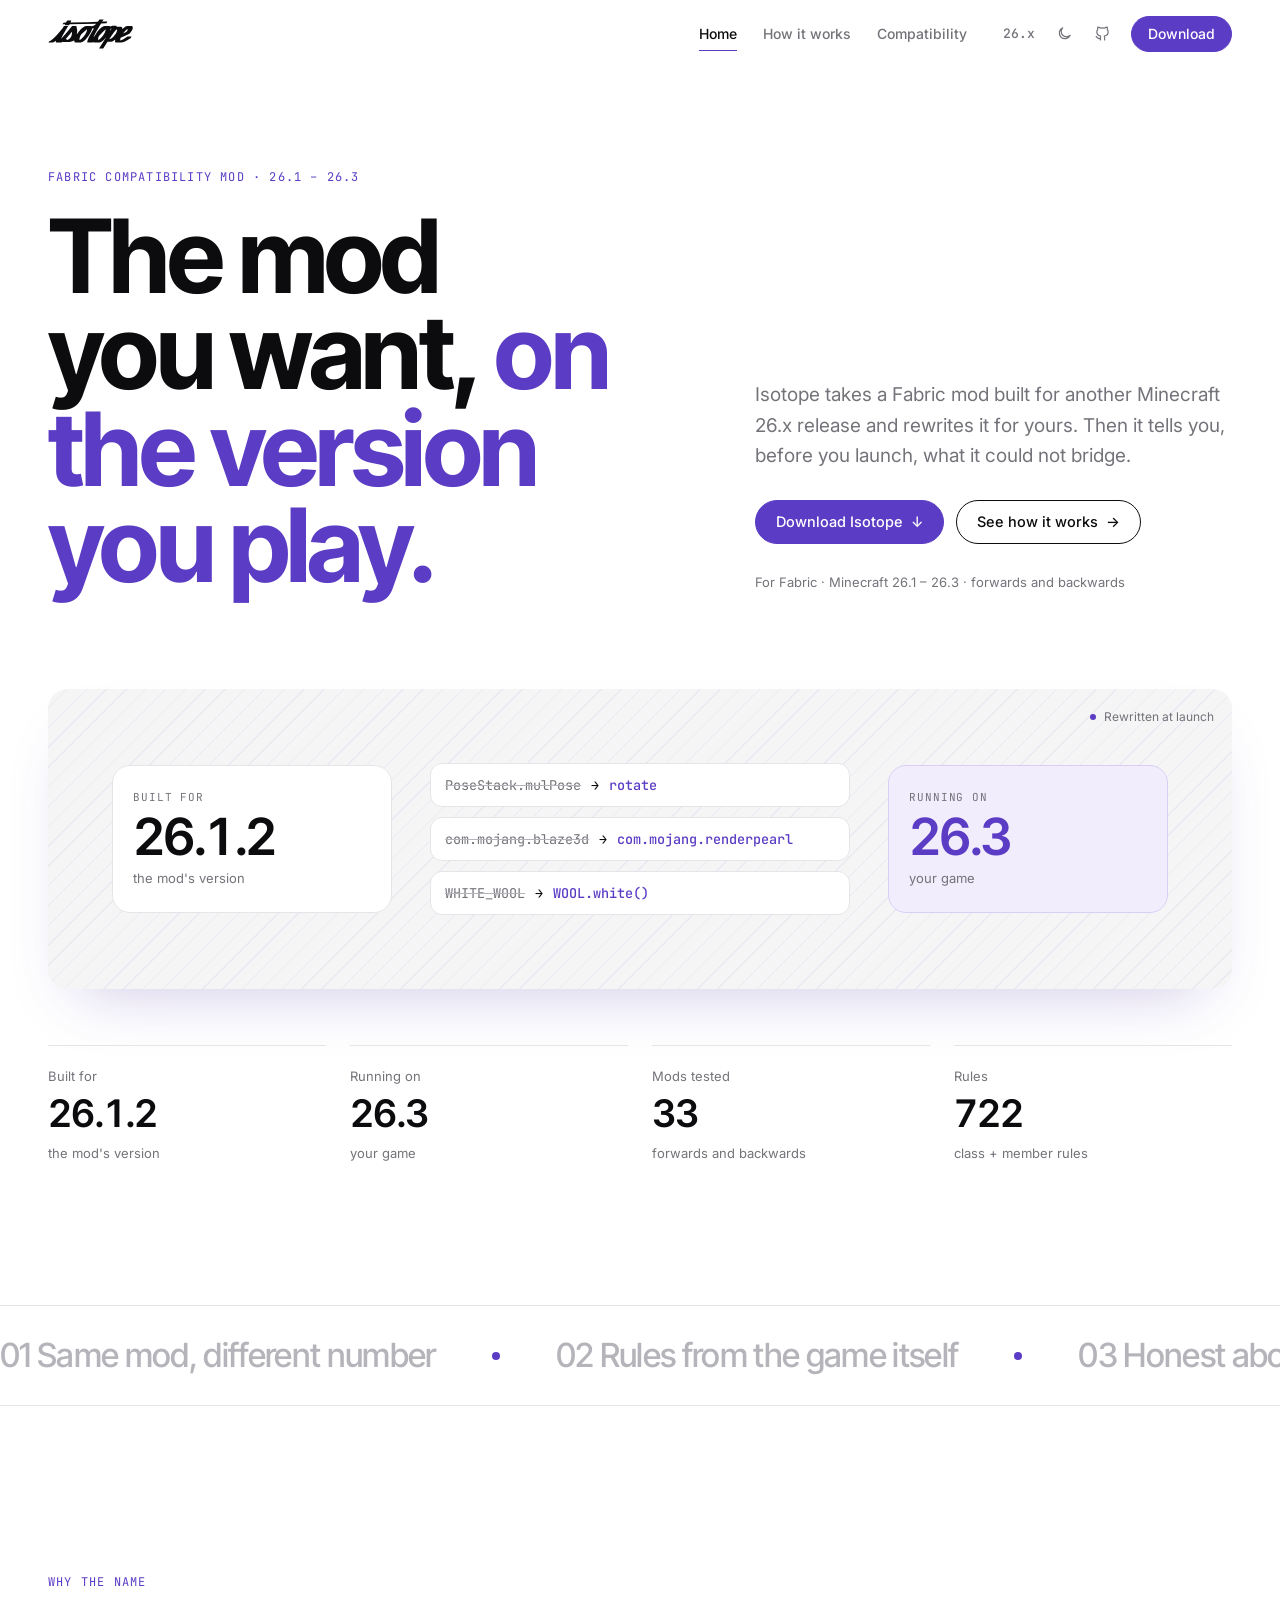
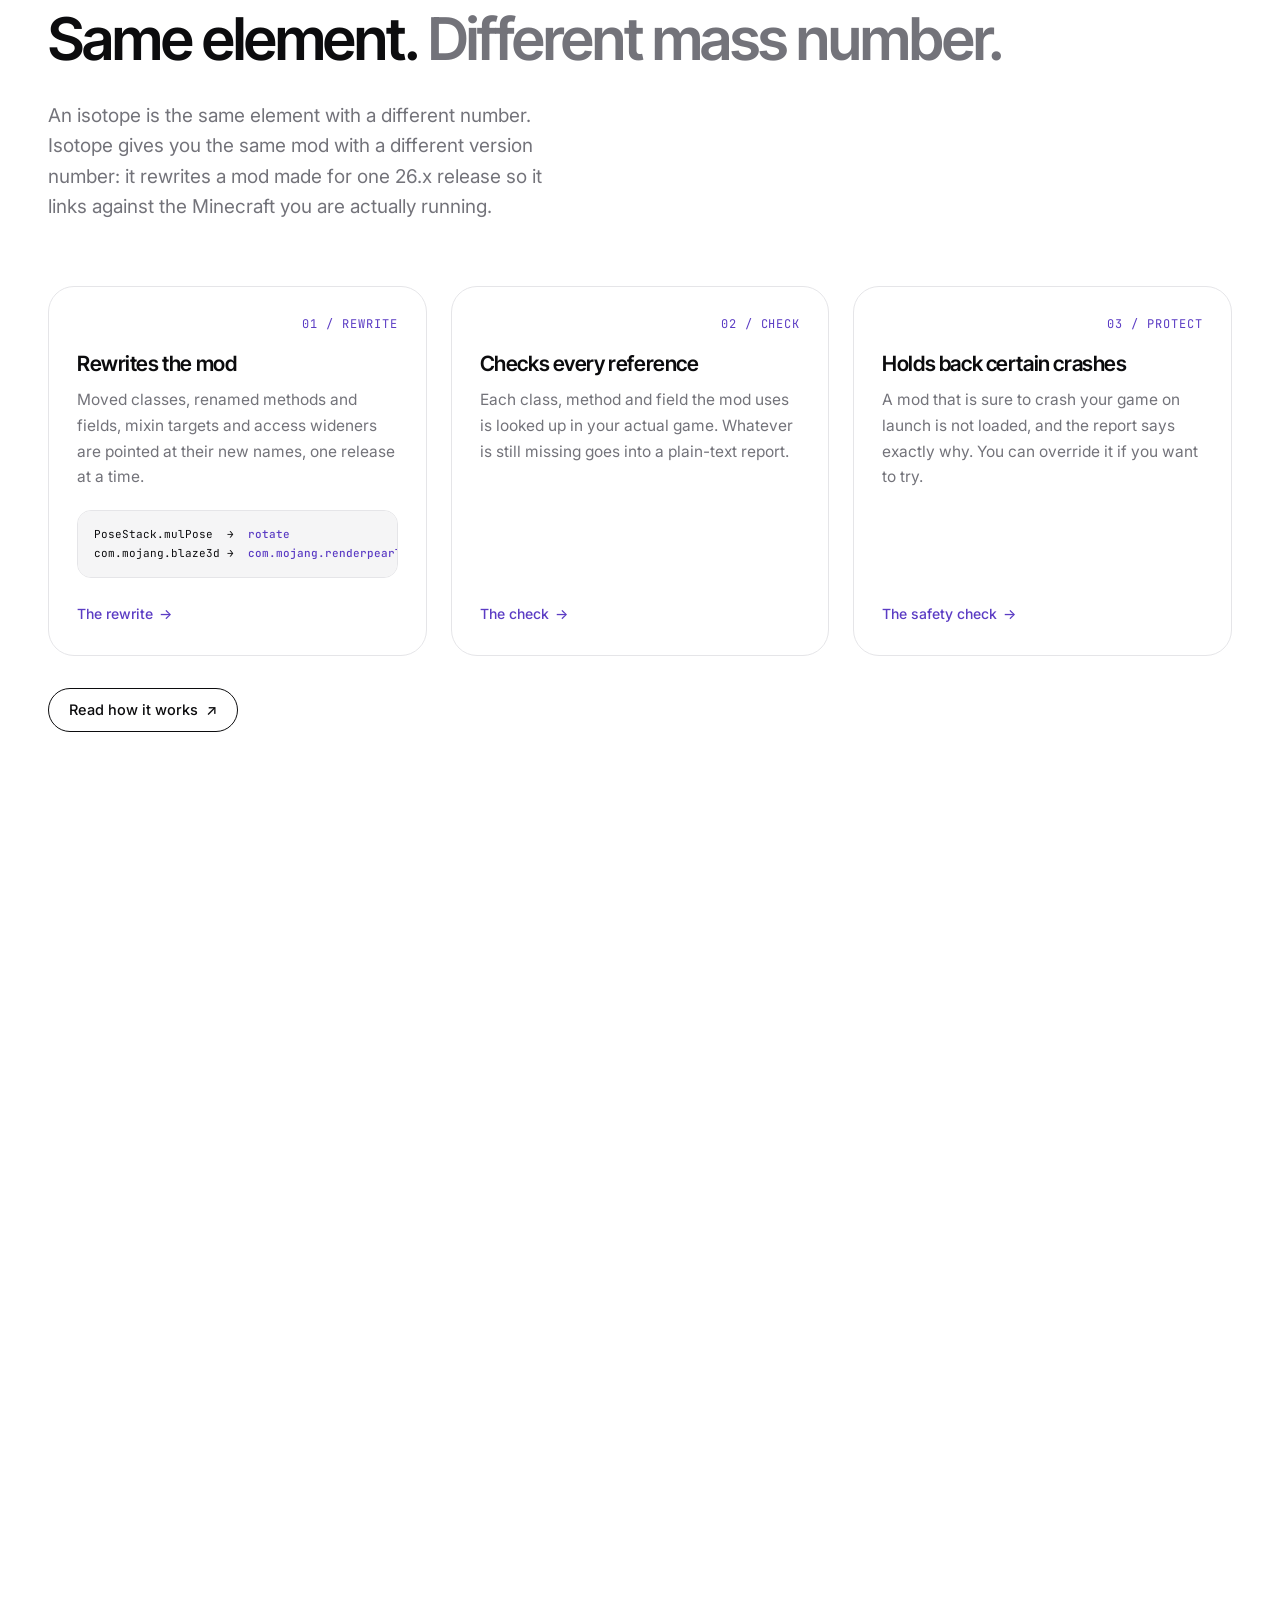
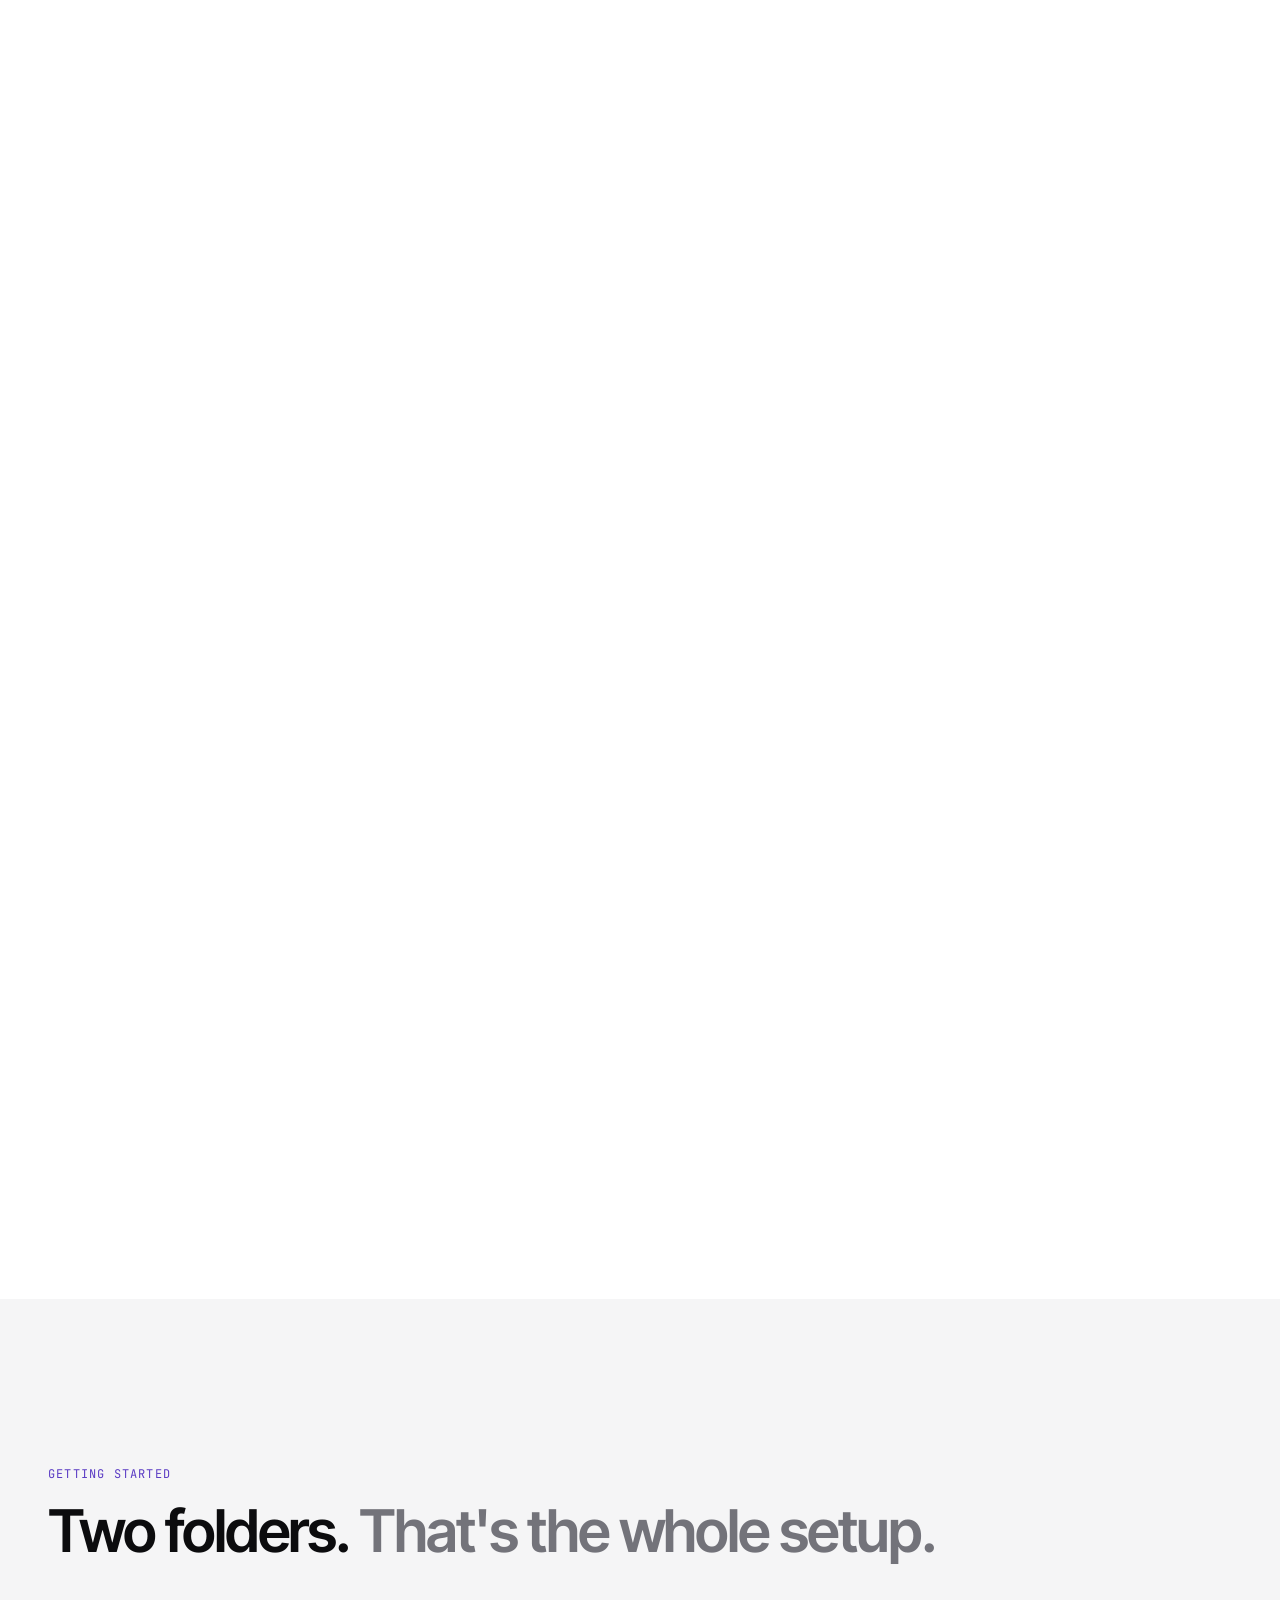
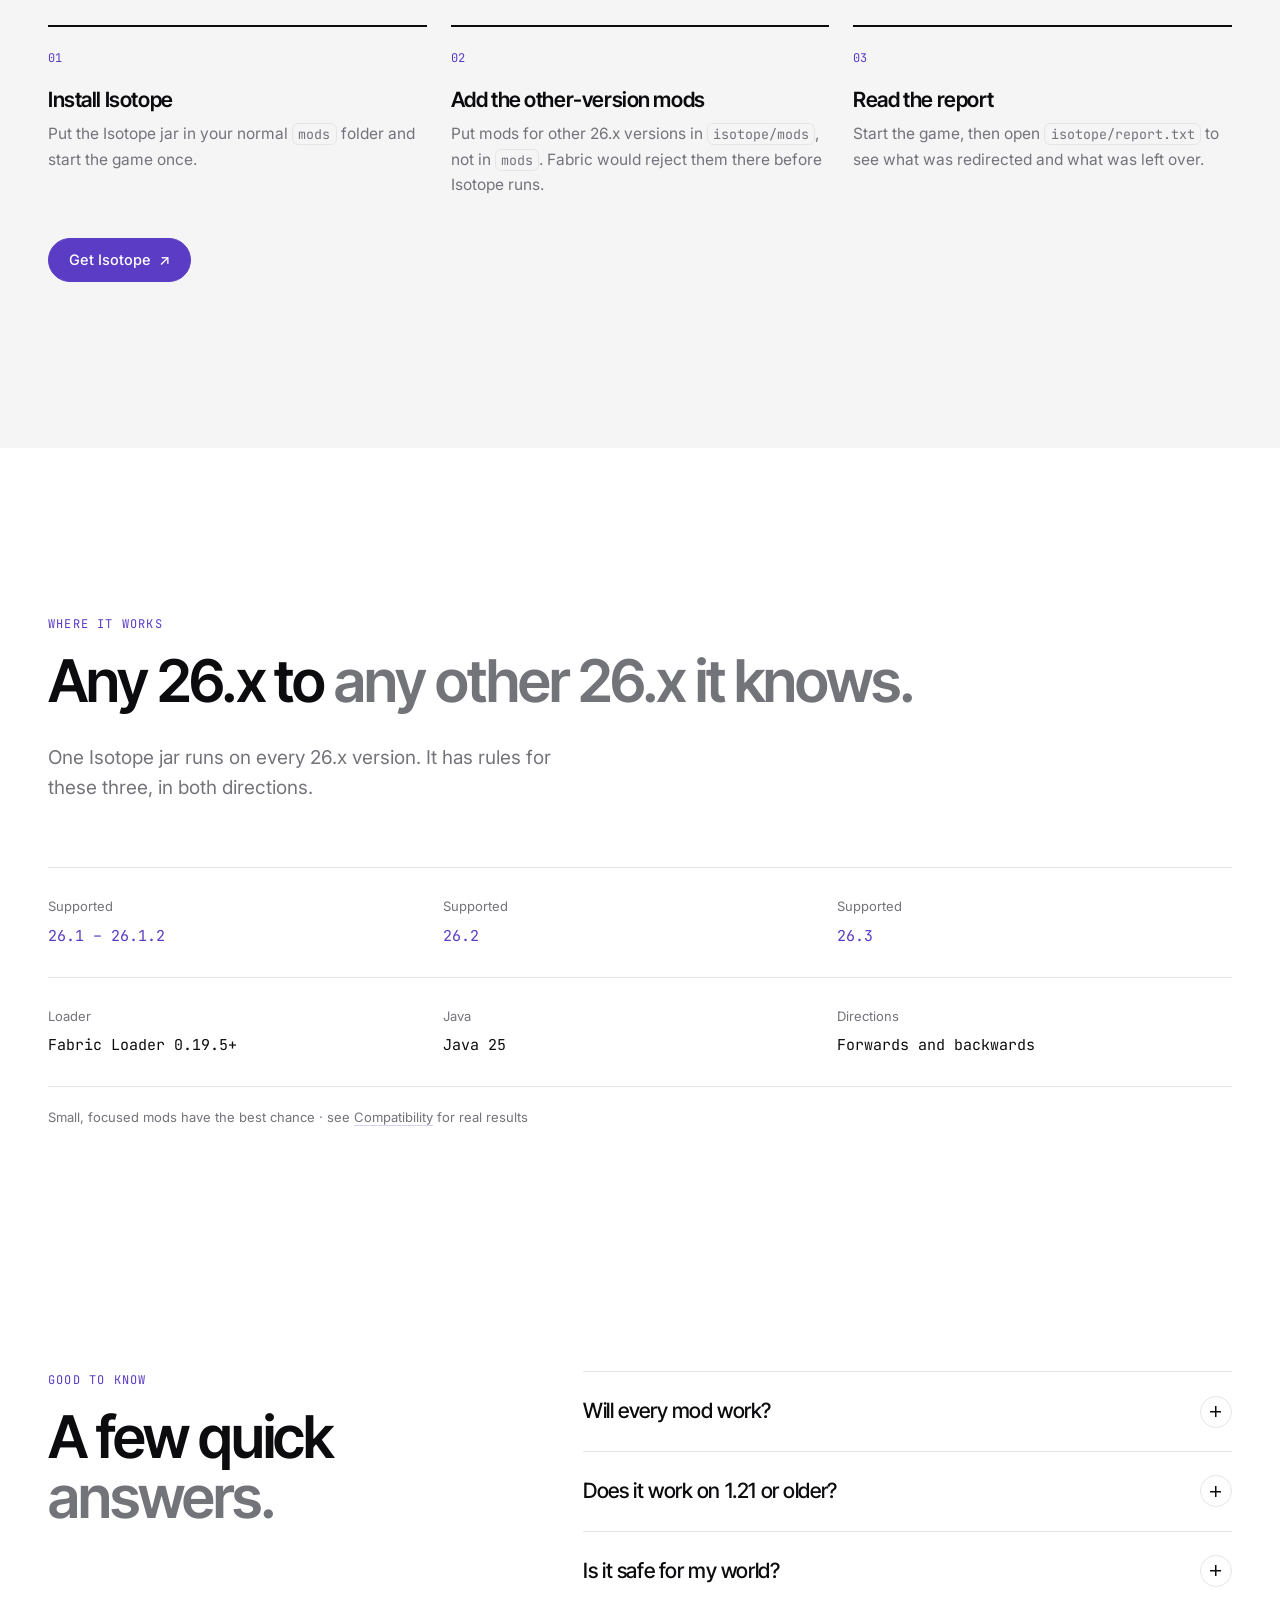
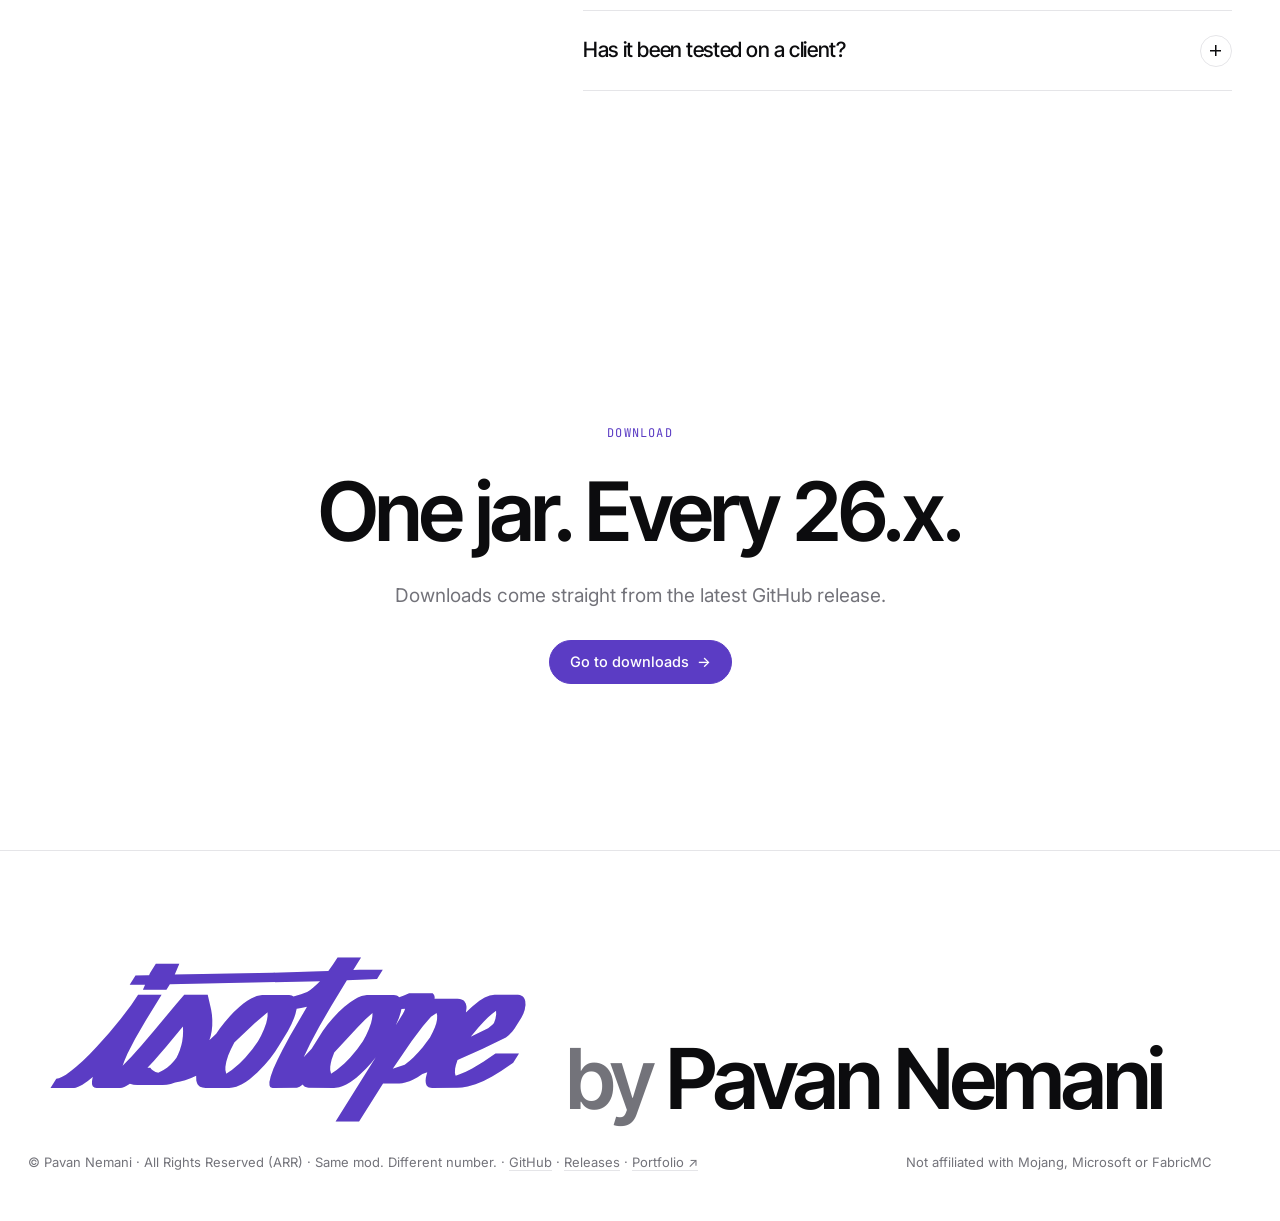
==== commit abc9319e: "Remove the Transparency page Drop transparency.html, its links in the header and footer, and the cha" ====
--- a/index.html
+++ b/index.html
@@ -41,7 +41,6 @@
       <a href="index.html" class="on" aria-current="page">Home</a>
       <a href="how-it-works.html">How it works</a>
       <a href="compatibility.html">Compatibility</a>
-      <a href="transparency.html">Transparency</a>
     </nav>
     <div class="tools">
       <span class="kbd">26.x</span>
@@ -61,7 +60,6 @@
     <a href="index.html" class="on" aria-current="page">Home</a>
     <a href="how-it-works.html">How it works</a>
     <a href="compatibility.html">Compatibility</a>
-    <a href="transparency.html">Transparency</a>
     <a href="downloads.html">Download</a>
   </nav>
 </header>
